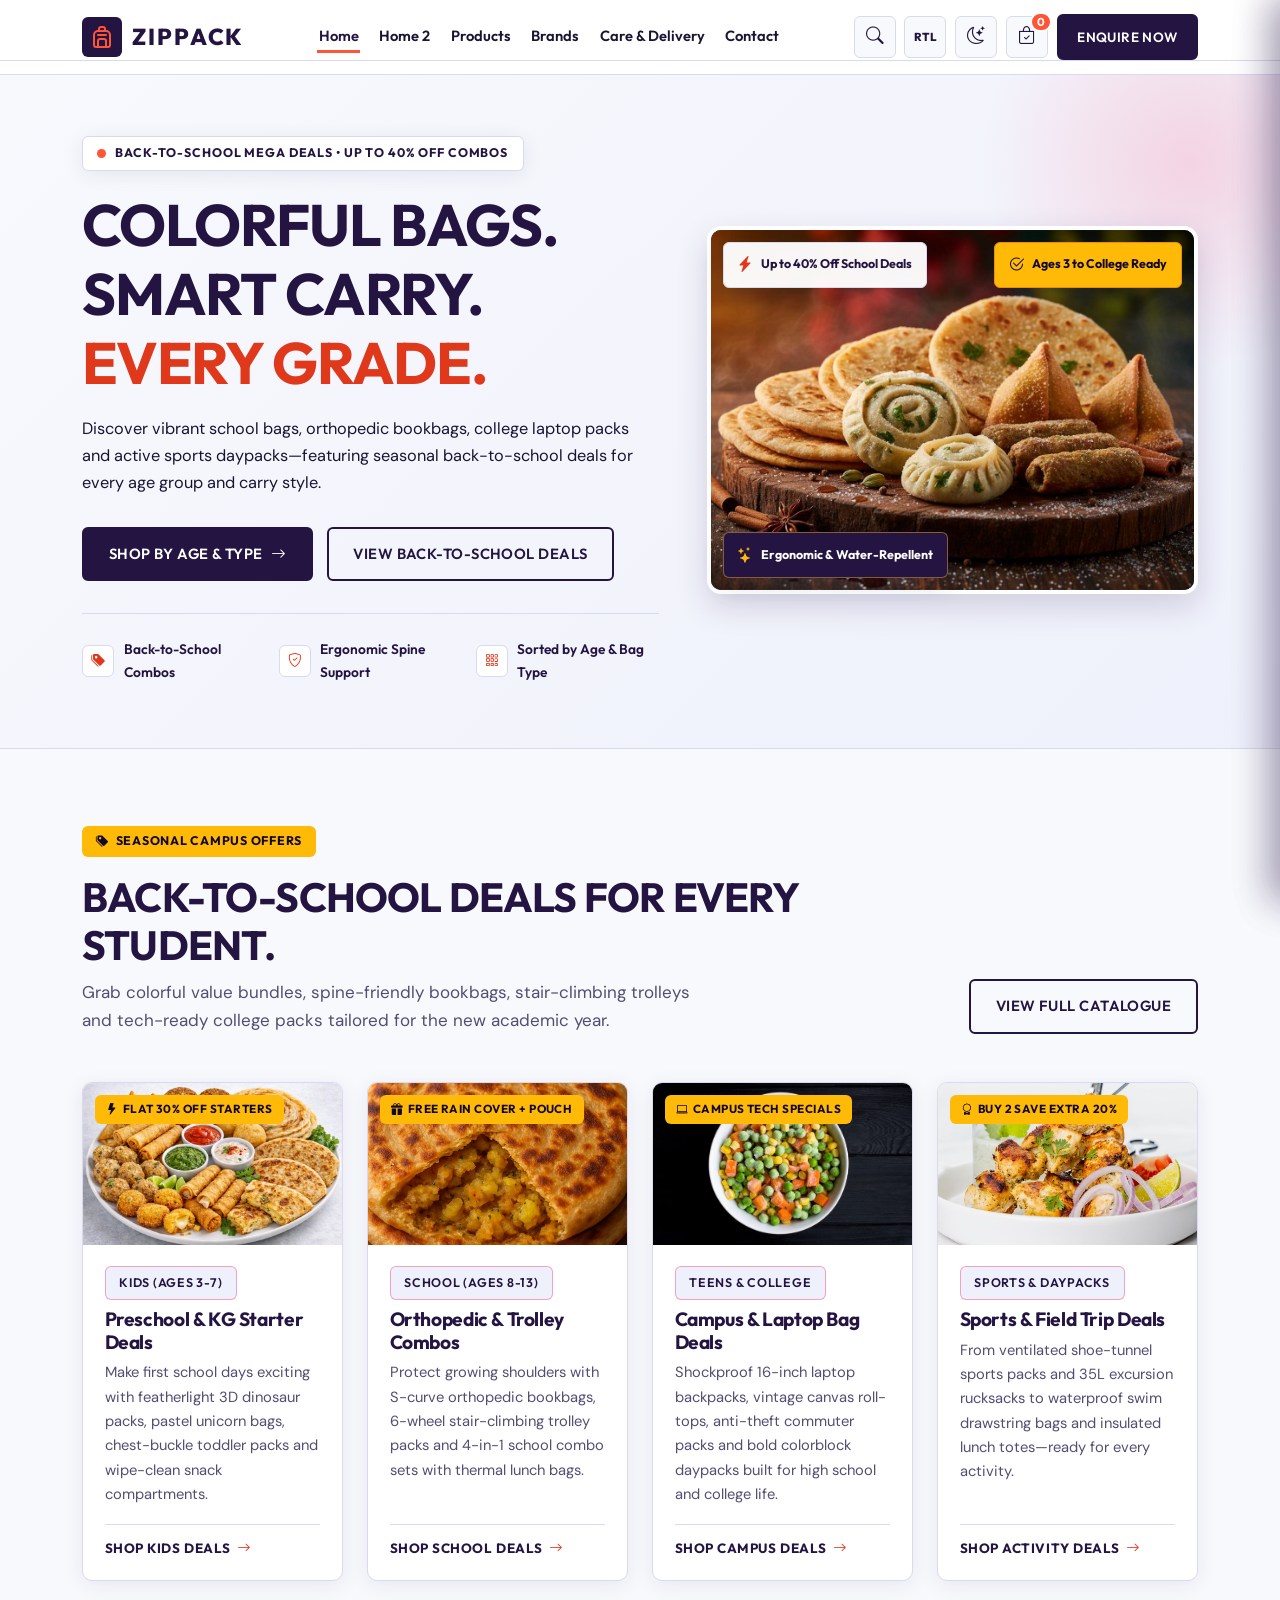
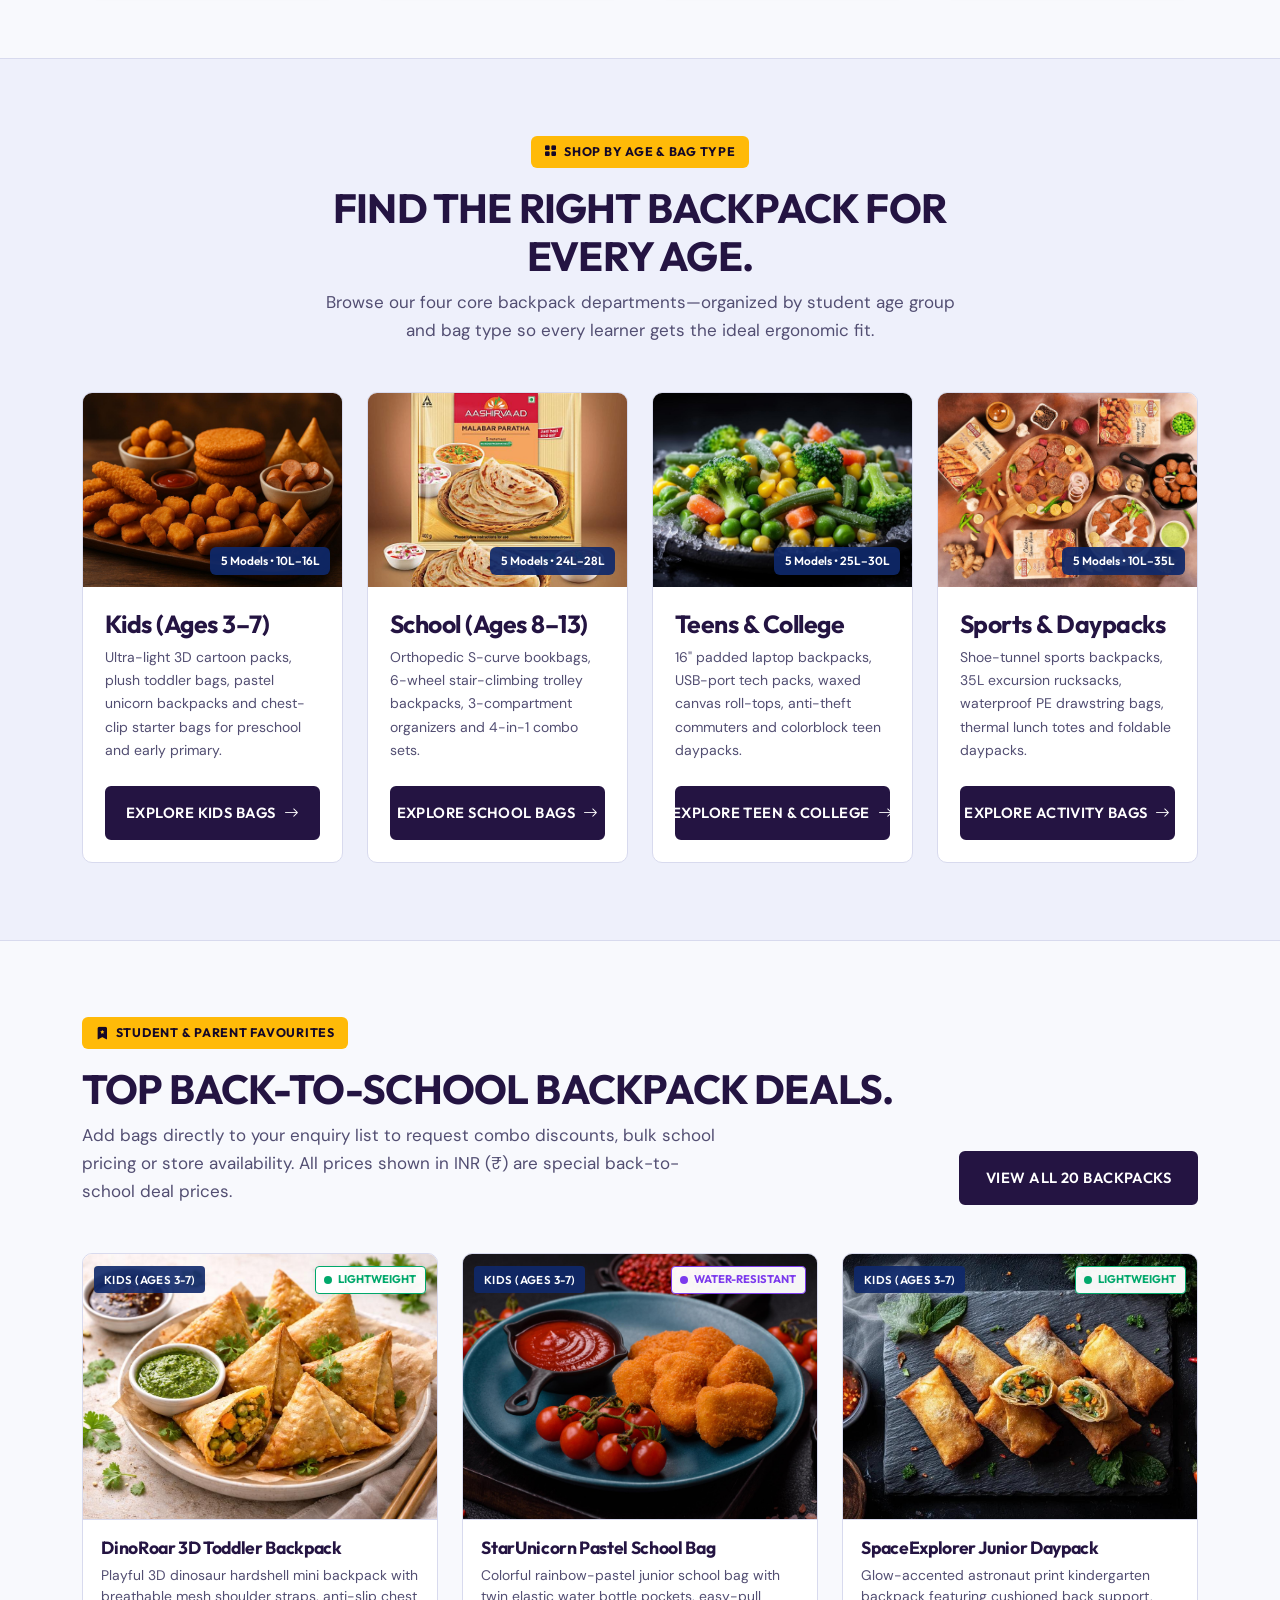
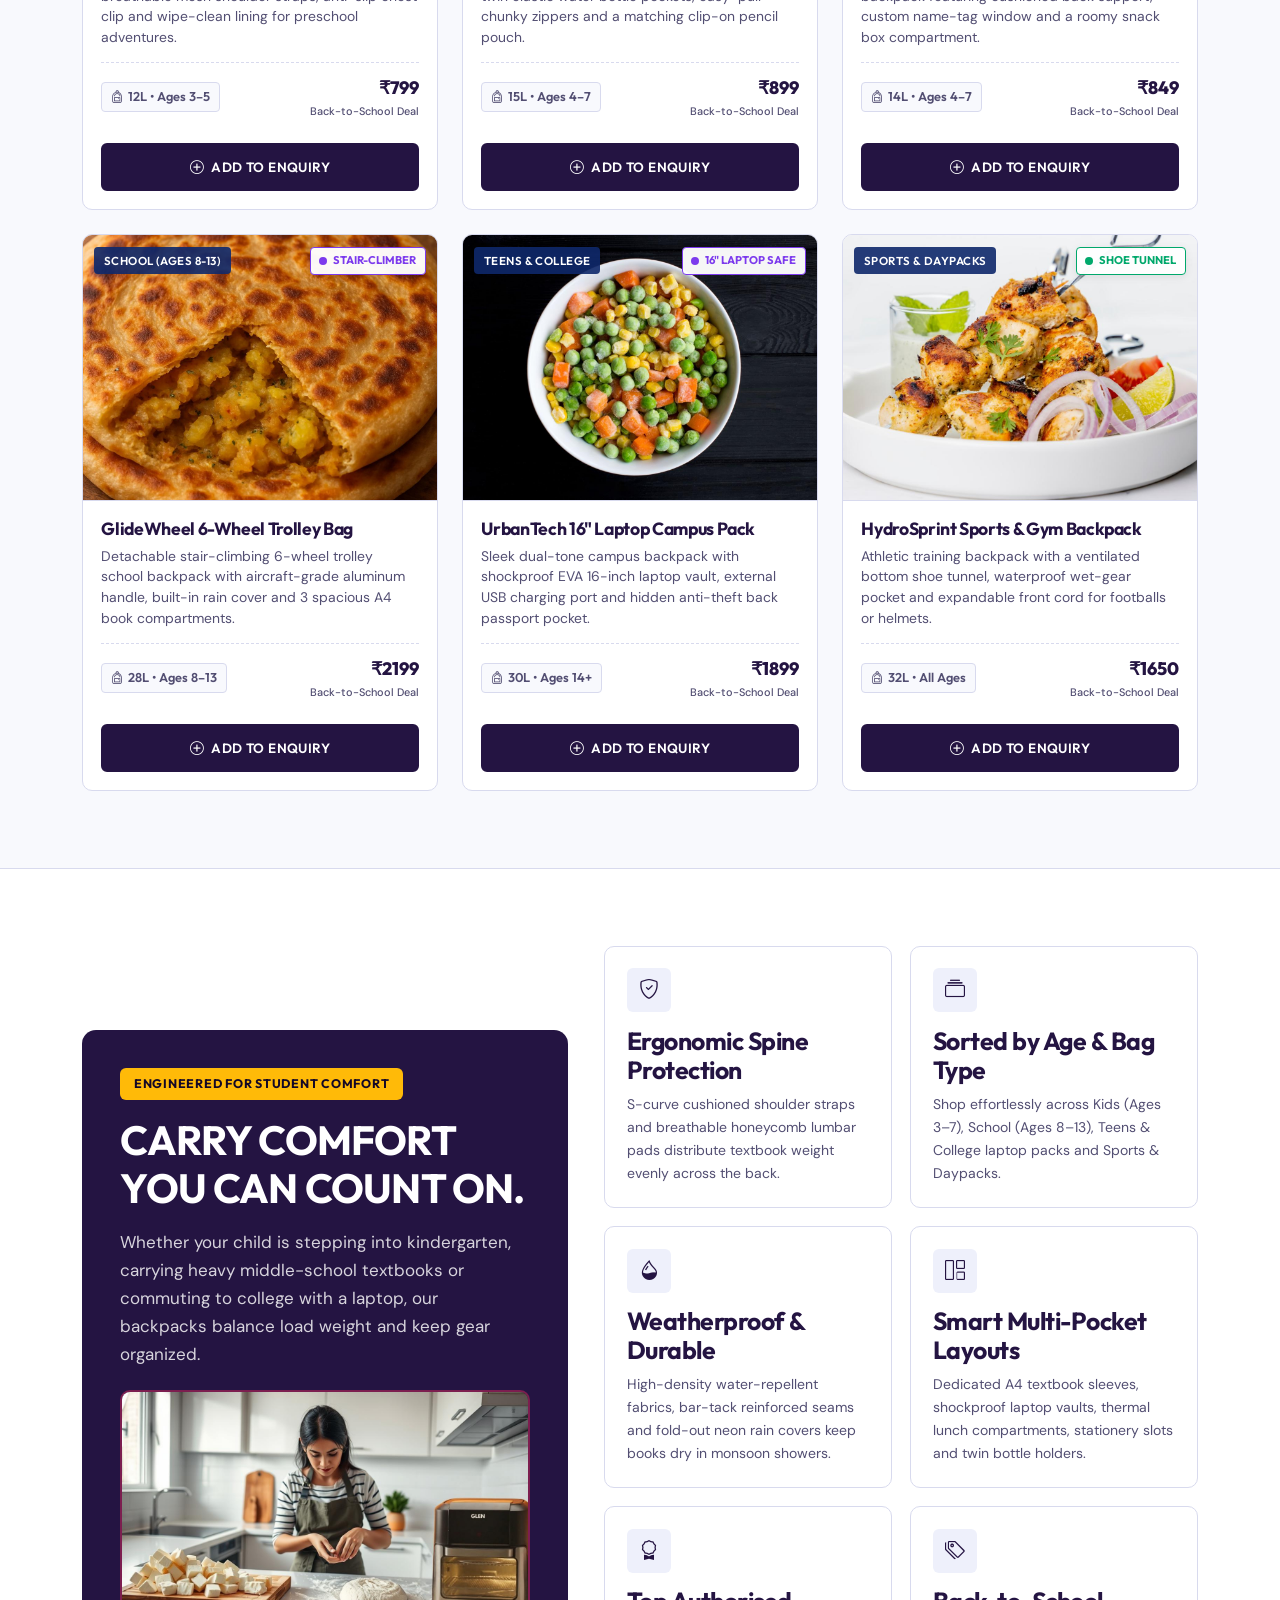
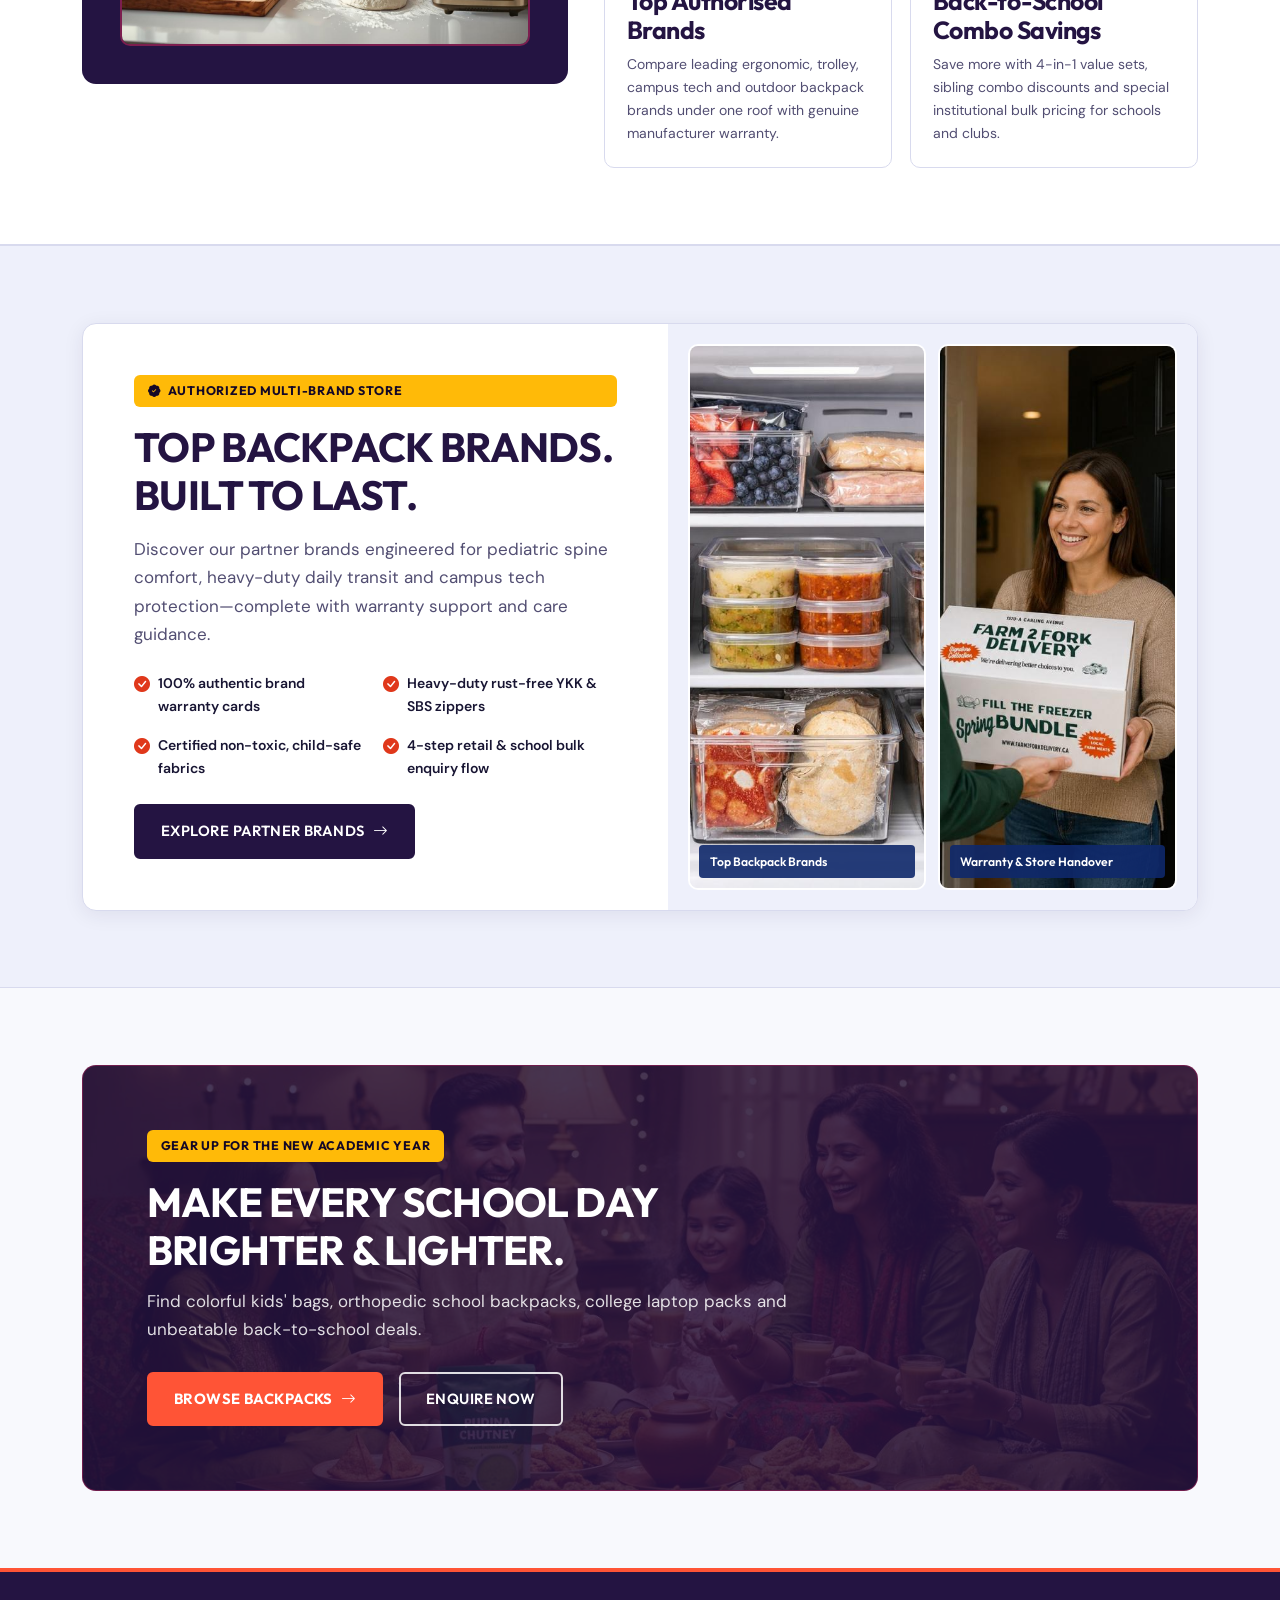
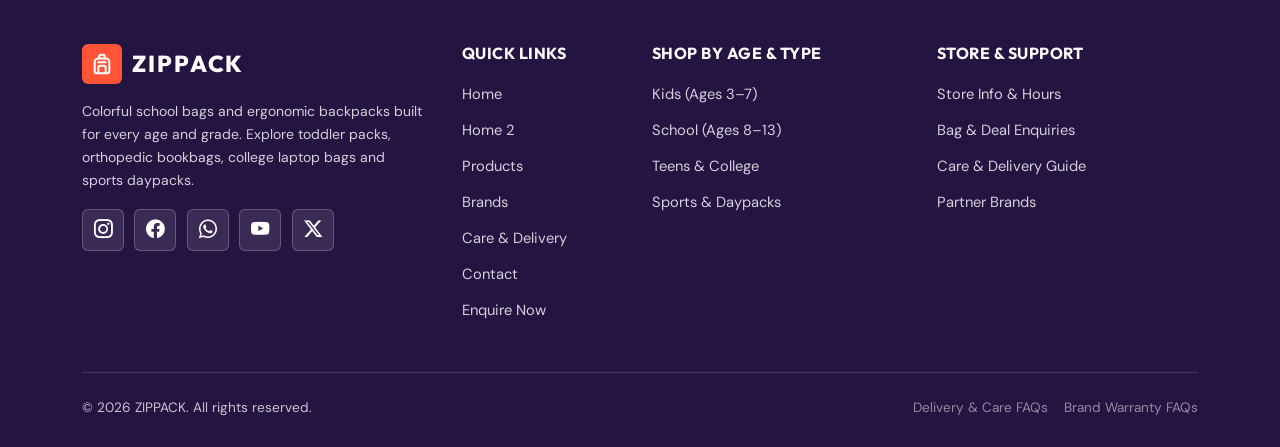
==== index.html @ 8224b231 "Initial commit: School Bag & Backpack Store (ZIPPACK)" ====
<!DOCTYPE html>
<html lang="en">
<head>
  <meta charset="UTF-8">
  <meta name="viewport" content="width=device-width, initial-scale=1.0">
  <title>Home | ZIPPACK — School Bag &amp; Backpack Store</title>
  <link rel="icon" type="image/svg+xml" href="assets/images/favicon.svg">
  <meta name="description" content="Colorful Carry. Back-to-School Ready. Explore back-to-school deals on kids' backpacks, orthopedic school bags, college laptop packs and sports daypacks.">
  <meta property="og:title" content="Home | ZIPPACK — School Bag &amp; Backpack Store">
  <meta property="og:description" content="Vibrant school bags and ergonomic backpacks for every age and grade. Shop back-to-school combo deals, top brands and student essentials.">
  <meta property="og:type" content="website">
  <meta property="og:image" content="assets/images/hero-frozen-food.webp">

  <!-- Google Fonts: Outfit (Headings) & DM Sans (Body) -->
  <link rel="preconnect" href="https://fonts.googleapis.com">
  <link rel="preconnect" href="https://fonts.gstatic.com" crossorigin>
  <link href="https://fonts.googleapis.com/css2?family=DM+Sans:ital,opsz,wght@0,9..40,400;0,9..40,500;0,9..40,600;0,9..40,700;1,9..40,400&family=Outfit:wght@600;700;800&display=swap" rel="stylesheet">

  <!-- Bootstrap 5 CSS & Bootstrap Icons CDN -->
  <link href="https://cdn.jsdelivr.net/npm/bootstrap@5.3.3/dist/css/bootstrap.min.css" rel="stylesheet">
  <link href="https://cdn.jsdelivr.net/npm/bootstrap-icons@1.11.3/font/bootstrap-icons.min.css" rel="stylesheet">

  <!-- Global Custom Stylesheet -->
  <link rel="stylesheet" href="assets/css/style.css">
</head>
<body>
  <a href="#main-content" class="skip-link">Skip to main content</a>

  <!-- ========================================================================
       GLOBAL STICKY HEADER
       ======================================================================== -->
  <header class="site-header" role="banner">
    <div class="container">
      <div class="header-inner">
        <!-- LEFT: Brand Logo & Wordmark -->
        <a href="index.html" class="brand-logo" aria-label="ZIPPACK Home">
          <span class="brand-logo-mark" aria-hidden="true">
            <svg width="24" height="24" viewBox="0 0 24 24" fill="none" stroke="currentColor" stroke-width="2" stroke-linecap="round" stroke-linejoin="round">
              <path d="M4 10a4 4 0 0 1 4-4h8a4 4 0 0 1 4 4v10a2 2 0 0 1-2 2H6a2 2 0 0 1-2-2Z"/>
              <path d="M9 6V4a2 2 0 0 1 2-2h2a2 2 0 0 1 2 2v2"/>
              <path d="M8 21v-5a2 2 0 0 1 2-2h4a2 2 0 0 1 2 2v5"/>
              <path d="M8 10h8"/>
            </svg>
          </span>
          <span class="brand-logo-text">
            <span class="brand-logo-title">ZIPPACK</span>
          </span>
        </a>

        <!-- CENTER: Primary Desktop Navigation -->
        <nav class="desktop-nav" aria-label="Primary Navigation">
          <ul class="nav-list">
            <li><a href="index.html" class="nav-link-item active" aria-current="page">Home</a></li>
            <li><a href="home-2.html" class="nav-link-item">Home 2</a></li>
            <li><a href="products.html" class="nav-link-item">Products</a></li>
            <li><a href="brands.html" class="nav-link-item">Brands</a></li>
            <li><a href="storage-delivery.html" class="nav-link-item">Care &amp; Delivery</a></li>
            <li><a href="contact.html" class="nav-link-item">Contact</a></li>
          </ul>
        </nav>

        <!-- RIGHT: Search, RTL Toggle, Theme Toggle, Enquiry Cart & Enquire CTA -->
        <div class="header-actions">
          <button type="button" class="icon-action-btn" id="headerSearchToggleBtn" aria-expanded="false" aria-controls="headerSearchBar" aria-label="Toggle product search" title="Search Backpacks">
            <i class="bi bi-search"></i>
          </button>

          <button type="button" class="icon-action-btn" id="rtlToggleBtn" data-toggle-rtl aria-pressed="false" aria-label="Toggle RTL or LTR layout direction" title="Toggle RTL / LTR">
            <span class="rtl-badge-text">RTL</span>
          </button>

          <button type="button" class="icon-action-btn" id="themeToggleBtn" data-toggle-theme aria-pressed="false" aria-label="Toggle dark or light theme" title="Toggle Dark / Light Mode">
            <i class="bi bi-moon-stars"></i>
          </button>

          <button type="button" class="icon-action-btn" data-open-cart aria-label="Open Bag Enquiry Cart" title="Bag Enquiry List">
            <i class="bi bi-bag-check"></i>
            <span class="cart-count-badge" id="cartCountBadge">0</span>
          </button>

          <a href="enquire.html" class="btn-brand-primary header-cta-desktop">Enquire Now</a>

          <button type="button" class="hamburger-btn" id="mobileMenuOpenBtn" aria-expanded="false" aria-controls="mobileNavDrawer" aria-label="Open navigation menu">
            <i class="bi bi-list"></i>
          </button>
        </div>
      </div>
    </div>

    <!-- Collapsible Quick Search Bar -->
    <div class="header-search-bar" id="headerSearchBar">
      <div class="container">
        <form class="header-search-form" id="headerSearchForm" role="search">
          <label for="headerSearchInput" class="visually-hidden">Search school bags and backpacks</label>
          <input type="search" id="headerSearchInput" class="header-search-input" placeholder="Search toddler bags, orthopedic school packs, laptop backpacks, trolley bags...">
          <button type="submit" class="btn-brand-primary py-2 px-3">Search</button>
        </form>
      </div>
    </div>
  </header>

  <!-- Shared Backdrop for Mobile Menu & Enquiry Cart Drawer -->
  <div class="mobile-nav-backdrop" id="sharedOverlayBackdrop"></div>

  <!-- Mobile Navigation Drawer -->
  <aside class="mobile-nav-drawer" id="mobileNavDrawer" aria-hidden="true" aria-label="Mobile Navigation">
    <div>
      <div class="mobile-drawer-header">
        <span class="fw-bold" style="font-family: var(--font-heading); color: var(--navy-primary);">STORE NAVIGATION</span>
        <button type="button" class="drawer-close-btn" id="mobileMenuCloseBtn" aria-label="Close navigation menu">
          <i class="bi bi-x-lg"></i>
        </button>
      </div>
      <div class="mobile-drawer-tools">
        <form class="mobile-drawer-search-form" data-drawer-search-form role="search">
          <input type="search" class="mobile-drawer-search-input" placeholder="Search school bags..." aria-label="Search school bags and backpacks">
          <button type="submit" class="btn-brand-primary py-2 px-3" aria-label="Submit search"><i class="bi bi-search"></i></button>
        </form>
        <div class="mobile-drawer-actions-grid">
          <button type="button" class="mobile-drawer-action-item" data-open-cart aria-label="Open Bag Enquiry Cart">
            <i class="bi bi-bag-check"></i>
            <span>Bag List</span>
            <span class="cart-count-badge">0</span>
          </button>
          <button type="button" class="mobile-drawer-action-item" data-toggle-theme aria-pressed="false" aria-label="Toggle dark or light theme">
            <i class="bi bi-moon-stars"></i>
            <span>Theme</span>
          </button>
          <button type="button" class="mobile-drawer-action-item" data-toggle-rtl aria-pressed="false" aria-label="Toggle RTL or LTR layout">
            <span class="rtl-badge-text">RTL</span>
          </button>
        </div>
      </div>
      <ul class="mobile-nav-links">
        <li><a href="index.html" class="active"><span>Home</span> <i class="bi bi-chevron-right"></i></a></li>
        <li><a href="home-2.html"><span>Home 2</span> <i class="bi bi-chevron-right"></i></a></li>
        <li><a href="products.html"><span>Products</span> <i class="bi bi-chevron-right"></i></a></li>
        <li><a href="brands.html"><span>Brands</span> <i class="bi bi-chevron-right"></i></a></li>
        <li><a href="storage-delivery.html"><span>Care &amp; Delivery</span> <i class="bi bi-chevron-right"></i></a></li>
        <li><a href="contact.html"><span>Contact</span> <i class="bi bi-chevron-right"></i></a></li>
        <li><a href="enquire.html"><span>Enquire Now</span> <i class="bi bi-arrow-up-right-circle"></i></a></li>
      </ul>
    </div>
    <div class="mobile-drawer-footer">
      <p class="small mb-2 fw-semibold" style="color: var(--navy-primary);">COLORFUL CARRY. BACK-TO-SCHOOL READY.</p>
      <a href="products.html" class="btn-brand-primary w-100">Explore Backpack Range</a>
    </div>
  </aside>

  <!-- Enquiry Cart Slide-Over Drawer -->
  <aside class="enquiry-cart-drawer" id="enquiryCartDrawer" aria-hidden="true" aria-label="Bag Enquiry List">
    <div class="cart-drawer-header">
      <div class="d-flex align-items-center gap-2">
        <i class="bi bi-bag-check-fill" style="color: var(--mint-secondary); font-size: 1.2rem;"></i>
        <h3>Bag Enquiry List</h3>
      </div>
      <button type="button" class="drawer-close-btn" id="enquiryCartCloseBtn" aria-label="Close enquiry cart">
        <i class="bi bi-x-lg"></i>
      </button>
    </div>
    <div class="cart-drawer-body" id="enquiryCartBody"></div>
    <div class="cart-drawer-footer">
      <div class="cart-summary-line">
        <span class="text-muted small">Selected Quantity:</span>
        <strong id="enquiryCartCount">0 Bags</strong>
      </div>
      <div class="cart-summary-line mb-2">
        <span class="text-muted small">Estimated Deal Total:</span>
        <strong id="enquiryCartTotal" style="font-size: 1.15rem; color: var(--navy-primary);">₹0</strong>
      </div>
      <p class="small text-muted mb-3" style="font-size: 0.75rem;">*Back-to-school deal prices are for demonstration only. Submit an enquiry to confirm current store stock and combo offers.</p>
      <div class="d-grid gap-2">
        <a href="enquire.html?prefill=cart" id="sendEnquiryCartBtn" class="btn-brand-primary">SEND BAG ENQUIRY</a>
        <button type="button" id="clearEnquiryCartBtn" class="btn-brand-secondary py-2" style="font-size: 0.8rem;">Clear Enquiry List</button>
      </div>
    </div>
  </aside>

  <main id="main-content">
    <!-- ======================================================================
         SECTION 1 – PREMIUM HERO (BACK-TO-SCHOOL DEALS)
         ====================================================================== -->
    <section class="hero-section" aria-labelledby="hero-heading">
      <div class="container">
        <div class="hero-grid">
          <div class="hero-content">
            <div class="hero-tagline-bar">
              <span class="hero-tagline-dot" aria-hidden="true"></span>
              <span class="hero-tagline-text">BACK-TO-SCHOOL MEGA DEALS &bull; UP TO 40% OFF COMBOS</span>
            </div>

            <h1 id="hero-heading" class="hero-title">
              COLORFUL BAGS. SMART CARRY. <span>EVERY GRADE.</span>
            </h1>

            <p class="hero-lead">
              Discover vibrant school bags, orthopedic bookbags, college laptop packs and active sports daypacks—featuring seasonal back-to-school deals for every age group and carry style.
            </p>

            <div class="hero-cta-group">
              <a href="products.html" class="btn-brand-primary">
                SHOP BY AGE &amp; TYPE <i class="bi bi-arrow-right"></i>
              </a>
              <a href="#quick-meal-picks" class="btn-brand-secondary">
                VIEW BACK-TO-SCHOOL DEALS
              </a>
            </div>

            <div class="hero-trust-strip" role="list" aria-label="Brand Highlights">
              <div class="hero-trust-item" role="listitem">
                <span class="hero-trust-icon" aria-hidden="true"><i class="bi bi-tags-fill"></i></span>
                <span>Back-to-School Combos</span>
              </div>
              <div class="hero-trust-item" role="listitem">
                <span class="hero-trust-icon" aria-hidden="true"><i class="bi bi-shield-check"></i></span>
                <span>Ergonomic Spine Support</span>
              </div>
              <div class="hero-trust-item" role="listitem">
                <span class="hero-trust-icon" aria-hidden="true"><i class="bi bi-grid-3x3-gap"></i></span>
                <span>Sorted by Age &amp; Bag Type</span>
              </div>
            </div>
          </div>

          <!-- Hero Visual Composition + 3 HTML Overlay Highlights -->
          <div class="hero-visual-wrapper">
            <div class="hero-image-frame">
              <img src="assets/images/hero-frozen-food.webp" alt="Colorful assortment of back-to-school backpacks, toddler bags, ergonomic school bookbags and laptop packs" width="900" height="675">
            </div>

            <!-- HTML Overlay Highlight 1 -->
            <div class="hero-overlay-pill hero-pill-1">
              <i class="bi bi-lightning-charge-fill" aria-hidden="true"></i>
              <span>Up to 40% Off School Deals</span>
            </div>

            <!-- HTML Overlay Highlight 2 -->
            <div class="hero-overlay-pill hero-pill-2">
              <i class="bi bi-stars" aria-hidden="true"></i>
              <span>Ergonomic &amp; Water-Repellent</span>
            </div>

            <!-- HTML Overlay Highlight 3 -->
            <div class="hero-overlay-pill hero-pill-3">
              <i class="bi bi-check2-circle" aria-hidden="true"></i>
              <span>Ages 3 to College Ready</span>
            </div>
          </div>
        </div>
      </div>
    </section>

    <!-- ======================================================================
         SECTION 2 – BACK-TO-SCHOOL DEAL PICKS (EDITORIAL LAYOUT)
         ====================================================================== -->
    <section id="quick-meal-picks" class="section-block section-bg-ice reveal-on-scroll" aria-labelledby="quick-meals-heading">
      <div class="container">
        <div class="section-header-split">
          <div>
            <span class="eyebrow-badge"><i class="bi bi-tags-fill"></i> Seasonal Campus Offers</span>
            <h2 id="quick-meals-heading" class="mb-2">BACK-TO-SCHOOL DEALS FOR EVERY STUDENT.</h2>
            <p class="mb-0" style="max-width: 620px;">
              Grab colorful value bundles, spine-friendly bookbags, stair-climbing trolleys and tech-ready college packs tailored for the new academic year.
            </p>
          </div>
          <a href="products.html" class="btn-brand-secondary">View Full Catalogue</a>
        </div>

        <div class="quick-meals-editorial-grid">
          <!-- Selection 1: Preschool & Toddler Deals -->
          <article class="quick-pick-card">
            <div class="quick-pick-media">
              <img src="assets/images/quick-meals.webp" alt="Preschool & Toddler Deals with 3D cartoon mini backpacks and lunch pouches" loading="lazy" width="600" height="375">
              <span class="prep-convenience-label"><i class="bi bi-lightning-fill me-1"></i>Flat 30% Off Starters</span>
            </div>
            <div class="quick-pick-body">
              <div>
                <span class="eyebrow-badge-mint mb-2">Kids (Ages 3-7)</span>
                <h3 class="quick-pick-title">Preschool &amp; KG Starter Deals</h3>
                <p class="quick-pick-desc">
                  Make first school days exciting with featherlight 3D dinosaur packs, pastel unicorn bags, chest-buckle toddler packs and wipe-clean snack compartments.
                </p>
              </div>
              <a href="products.html?category=Kids%20(Ages%203-7)" class="quick-pick-link">
                Shop Kids Deals <i class="bi bi-arrow-right"></i>
              </a>
            </div>
          </article>

          <!-- Selection 2: Primary & Middle School Combos -->
          <article class="quick-pick-card">
            <div class="quick-pick-media">
              <img src="assets/images/aloo-paratha.webp" alt="Primary & Middle School Combos featuring orthopedic bookbags and 6-wheel trolleys" loading="lazy" width="600" height="375">
              <span class="prep-convenience-label"><i class="bi bi-gift-fill me-1"></i>Free Rain Cover + Pouch</span>
            </div>
            <div class="quick-pick-body">
              <div>
                <span class="eyebrow-badge-mint mb-2">School (Ages 8-13)</span>
                <h3 class="quick-pick-title">Orthopedic &amp; Trolley Combos</h3>
                <p class="quick-pick-desc">
                  Protect growing shoulders with S-curve orthopedic bookbags, 6-wheel stair-climbing trolley packs and 4-in-1 school combo sets with thermal lunch bags.
                </p>
              </div>
              <a href="products.html?category=School%20(Ages%208-13)" class="quick-pick-link">
                Shop School Deals <i class="bi bi-arrow-right"></i>
              </a>
            </div>
          </article>

          <!-- Selection 3: Teens & College Tech Packs -->
          <article class="quick-pick-card">
            <div class="quick-pick-media">
              <img src="assets/images/green-peas.webp" alt="Teens & College Tech Packs with 16-inch laptop vaults and USB ports" loading="lazy" width="600" height="375">
              <span class="prep-convenience-label"><i class="bi bi-laptop me-1"></i>Campus Tech Specials</span>
            </div>
            <div class="quick-pick-body">
              <div>
                <span class="eyebrow-badge-mint mb-2">Teens &amp; College</span>
                <h3 class="quick-pick-title">Campus &amp; Laptop Bag Deals</h3>
                <p class="quick-pick-desc">
                  Shockproof 16-inch laptop backpacks, vintage canvas roll-tops, anti-theft commuter packs and bold colorblock daypacks built for high school and college life.
                </p>
              </div>
              <a href="products.html?category=Teens%20%26%20College" class="quick-pick-link">
                Shop Campus Deals <i class="bi bi-arrow-right"></i>
              </a>
            </div>
          </article>

          <!-- Selection 4: Sports, PE & Excursion Packs -->
          <article class="quick-pick-card">
            <div class="quick-pick-media">
              <img src="assets/images/chicken-kebab.webp" alt="Sports, PE & Excursion Packs featuring gym backpacks with shoe tunnels and field trip rucksacks" loading="lazy" width="600" height="375">
              <span class="prep-convenience-label"><i class="bi bi-award me-1"></i>Buy 2 Save Extra 20%</span>
            </div>
            <div class="quick-pick-body">
              <div>
                <span class="eyebrow-badge-mint mb-2">Sports &amp; Daypacks</span>
                <h3 class="quick-pick-title">Sports &amp; Field Trip Deals</h3>
                <p class="quick-pick-desc">
                  From ventilated shoe-tunnel sports packs and 35L excursion rucksacks to waterproof swim drawstring bags and insulated lunch totes—ready for every activity.
                </p>
              </div>
              <a href="products.html?category=Sports%20%26%20Daypacks" class="quick-pick-link">
                Shop Activity Deals <i class="bi bi-arrow-right"></i>
              </a>
            </div>
          </article>
        </div>
      </div>
    </section>

    <!-- ======================================================================
         SECTION 3 – SHOP BY AGE & TYPE
         ====================================================================== -->
    <section class="section-block section-bg-mint reveal-on-scroll" aria-labelledby="shop-category-heading">
      <div class="container">
        <div class="section-header text-center mx-auto" style="max-width: 660px;">
          <span class="eyebrow-badge"><i class="bi bi-grid-fill"></i> Shop By Age &amp; Bag Type</span>
          <h2 id="shop-category-heading">FIND THE RIGHT BACKPACK FOR EVERY AGE.</h2>
          <p class="mb-0">
            Browse our four core backpack departments—organized by student age group and bag type so every learner gets the ideal ergonomic fit.
          </p>
        </div>

        <div class="category-showcase-grid">
          <!-- Category 1: Kids (Ages 3-7) -->
          <article class="category-showcase-card">
            <div class="category-showcase-img">
              <img src="assets/images/frozen-snacks.webp" alt="Kids (Ages 3-7) category featuring colorful 3D toddler and kindergarten school bags" loading="lazy" width="600" height="450">
              <span class="category-count-pill">5 Models &bull; 10L–16L</span>
            </div>
            <div class="category-showcase-body">
              <div>
                <h3>Kids (Ages 3–7)</h3>
                <p class="small">Ultra-light 3D cartoon packs, plush toddler bags, pastel unicorn backpacks and chest-clip starter bags for preschool and early primary.</p>
              </div>
              <a href="products.html?category=Kids%20(Ages%203-7)" class="btn-brand-primary w-100 mt-2">
                Explore Kids Bags <i class="bi bi-arrow-right"></i>
              </a>
            </div>
          </article>

          <!-- Category 2: School (Ages 8-13) -->
          <article class="category-showcase-card">
            <div class="category-showcase-img">
              <img src="assets/images/frozen-parathas.webp" alt="School (Ages 8-13) category featuring orthopedic bookbags and trolley backpacks" loading="lazy" width="600" height="450">
              <span class="category-count-pill">5 Models &bull; 24L–28L</span>
            </div>
            <div class="category-showcase-body">
              <div>
                <h3>School (Ages 8–13)</h3>
                <p class="small">Orthopedic S-curve bookbags, 6-wheel stair-climbing trolley backpacks, 3-compartment organizers and 4-in-1 combo sets.</p>
              </div>
              <a href="products.html?category=School%20(Ages%208-13)" class="btn-brand-primary w-100 mt-2">
                Explore School Bags <i class="bi bi-arrow-right"></i>
              </a>
            </div>
          </article>

          <!-- Category 3: Teens & College -->
          <article class="category-showcase-card">
            <div class="category-showcase-img">
              <img src="assets/images/frozen-vegetables.webp" alt="Teens & College category featuring 16-inch laptop backpacks and anti-theft campus packs" loading="lazy" width="600" height="450">
              <span class="category-count-pill">5 Models &bull; 25L–30L</span>
            </div>
            <div class="category-showcase-body">
              <div>
                <h3>Teens &amp; College</h3>
                <p class="small">16" padded laptop backpacks, USB-port tech packs, waxed canvas roll-tops, anti-theft commuters and colorblock teen daypacks.</p>
              </div>
              <a href="products.html?category=Teens%20%26%20College" class="btn-brand-primary w-100 mt-2">
                Explore Teen &amp; College <i class="bi bi-arrow-right"></i>
              </a>
            </div>
          </article>

          <!-- Category 4: Sports & Daypacks -->
          <article class="category-showcase-card">
            <div class="category-showcase-img">
              <img src="assets/images/frozen-nonveg.webp" alt="Sports & Daypacks category featuring athletic gym bags, field trip rucksacks and lunch packs" loading="lazy" width="600" height="450">
              <span class="category-count-pill">5 Models &bull; 10L–35L</span>
            </div>
            <div class="category-showcase-body">
              <div>
                <h3>Sports &amp; Daypacks</h3>
                <p class="small">Shoe-tunnel sports backpacks, 35L excursion rucksacks, waterproof PE drawstring bags, thermal lunch totes and foldable daypacks.</p>
              </div>
              <a href="products.html?category=Sports%20%26%20Daypacks" class="btn-brand-primary w-100 mt-2">
                Explore Activity Bags <i class="bi bi-arrow-right"></i>
              </a>
            </div>
          </article>
        </div>
      </div>
    </section>

    <!-- ======================================================================
         SECTION 4 – FEATURED BACK-TO-SCHOOL PRODUCTS
         ====================================================================== -->
    <section class="section-block section-bg-ice reveal-on-scroll" aria-labelledby="featured-products-heading">
      <div class="container">
        <div class="section-header-split">
          <div>
            <span class="eyebrow-badge"><i class="bi bi-bookmark-star-fill"></i> Student &amp; Parent Favourites</span>
            <h2 id="featured-products-heading" class="mb-2">TOP BACK-TO-SCHOOL BACKPACK DEALS.</h2>
            <p class="mb-0" style="max-width: 640px;">
              Add bags directly to your enquiry list to request combo discounts, bulk school pricing or store availability. All prices shown in INR (₹) are special back-to-school deal prices.
            </p>
          </div>
          <a href="products.html" class="btn-brand-primary">View All 20 Backpacks</a>
        </div>

        <!-- Populated by main.js and pre-rendered for instant SEO/accessibility -->
        <div class="product-grid product-grid-3" id="homeFeaturedProductsGrid">
          <!-- 1. DinoRoar 3D Toddler Backpack -->
          <article class="product-card" data-product-id="kid-01" data-category="Kids (Ages 3-7)">
            <div class="product-card-media">
              <img src="assets/images/frozen-samosa.webp" alt="DinoRoar 3D Toddler Backpack - Kids (Ages 3-7) (12L • Ages 3–5)" loading="lazy" width="600" height="450">
              <span class="product-category-tag">Kids (Ages 3-7)</span>
              <span class="diet-indicator is-veg"><span class="diet-dot"></span>Lightweight</span>
            </div>
            <div class="product-card-body">
              <div>
                <h3 class="product-card-title">DinoRoar 3D Toddler Backpack</h3>
                <p class="product-card-desc">Playful 3D dinosaur hardshell mini backpack with breathable mesh shoulder straps, anti-slip chest clip and wipe-clean lining for preschool adventures.</p>
              </div>
              <div>
                <div class="product-meta-row">
                  <span class="product-pack-size"><i class="bi bi-backpack me-1"></i>12L &bull; Ages 3–5</span>
                  <div class="product-price-wrap">
                    <span class="product-price">₹799</span>
                    <span class="demo-price-tag">Back-to-School Deal</span>
                  </div>
                </div>
                <button type="button" class="btn-brand-primary btn-add-enquiry" data-add-enquiry="kid-01">
                  <i class="bi bi-plus-circle"></i> Add to Enquiry
                </button>
              </div>
            </div>
          </article>

          <!-- 2. StarUnicorn Pastel School Bag -->
          <article class="product-card" data-product-id="kid-02" data-category="Kids (Ages 3-7)">
            <div class="product-card-media">
              <img src="assets/images/chicken-nuggets.webp" alt="StarUnicorn Pastel School Bag - Kids (Ages 3-7) (15L • Ages 4–7)" loading="lazy" width="600" height="450">
              <span class="product-category-tag">Kids (Ages 3-7)</span>
              <span class="diet-indicator is-nonveg"><span class="diet-dot"></span>Water-Resistant</span>
            </div>
            <div class="product-card-body">
              <div>
                <h3 class="product-card-title">StarUnicorn Pastel School Bag</h3>
                <p class="product-card-desc">Colorful rainbow-pastel junior school bag with twin elastic water bottle pockets, easy-pull chunky zippers and a matching clip-on pencil pouch.</p>
              </div>
              <div>
                <div class="product-meta-row">
                  <span class="product-pack-size"><i class="bi bi-backpack me-1"></i>15L &bull; Ages 4–7</span>
                  <div class="product-price-wrap">
                    <span class="product-price">₹899</span>
                    <span class="demo-price-tag">Back-to-School Deal</span>
                  </div>
                </div>
                <button type="button" class="btn-brand-primary btn-add-enquiry" data-add-enquiry="kid-02">
                  <i class="bi bi-plus-circle"></i> Add to Enquiry
                </button>
              </div>
            </div>
          </article>

          <!-- 3. SpaceExplorer Junior Daypack -->
          <article class="product-card" data-product-id="kid-03" data-category="Kids (Ages 3-7)">
            <div class="product-card-media">
              <img src="assets/images/spring-rolls.webp" alt="SpaceExplorer Junior Daypack - Kids (Ages 3-7) (14L • Ages 4–7)" loading="lazy" width="600" height="450">
              <span class="product-category-tag">Kids (Ages 3-7)</span>
              <span class="diet-indicator is-veg"><span class="diet-dot"></span>Lightweight</span>
            </div>
            <div class="product-card-body">
              <div>
                <h3 class="product-card-title">SpaceExplorer Junior Daypack</h3>
                <p class="product-card-desc">Glow-accented astronaut print kindergarten backpack featuring cushioned back support, custom name-tag window and a roomy snack box compartment.</p>
              </div>
              <div>
                <div class="product-meta-row">
                  <span class="product-pack-size"><i class="bi bi-backpack me-1"></i>14L &bull; Ages 4–7</span>
                  <div class="product-price-wrap">
                    <span class="product-price">₹849</span>
                    <span class="demo-price-tag">Back-to-School Deal</span>
                  </div>
                </div>
                <button type="button" class="btn-brand-primary btn-add-enquiry" data-add-enquiry="kid-03">
                  <i class="bi bi-plus-circle"></i> Add to Enquiry
                </button>
              </div>
            </div>
          </article>

          <!-- 4. GlideWheel 6-Wheel Trolley Bag -->
          <article class="product-card" data-product-id="sch-02" data-category="School (Ages 8-13)">
            <div class="product-card-media">
              <img src="assets/images/aloo-paratha.webp" alt="GlideWheel 6-Wheel Trolley Bag - School (Ages 8-13) (28L • Ages 8–13)" loading="lazy" width="600" height="450">
              <span class="product-category-tag">School (Ages 8-13)</span>
              <span class="diet-indicator is-nonveg"><span class="diet-dot"></span>Stair-Climber</span>
            </div>
            <div class="product-card-body">
              <div>
                <h3 class="product-card-title">GlideWheel 6-Wheel Trolley Bag</h3>
                <p class="product-card-desc">Detachable stair-climbing 6-wheel trolley school backpack with aircraft-grade aluminum handle, built-in rain cover and 3 spacious A4 book compartments.</p>
              </div>
              <div>
                <div class="product-meta-row">
                  <span class="product-pack-size"><i class="bi bi-backpack me-1"></i>28L &bull; Ages 8–13</span>
                  <div class="product-price-wrap">
                    <span class="product-price">₹2199</span>
                    <span class="demo-price-tag">Back-to-School Deal</span>
                  </div>
                </div>
                <button type="button" class="btn-brand-primary btn-add-enquiry" data-add-enquiry="sch-02">
                  <i class="bi bi-plus-circle"></i> Add to Enquiry
                </button>
              </div>
            </div>
          </article>

          <!-- 5. UrbanTech 16" Laptop Campus Pack -->
          <article class="product-card" data-product-id="col-01" data-category="Teens & College">
            <div class="product-card-media">
              <img src="assets/images/green-peas.webp" alt="UrbanTech 16&quot; Laptop Campus Pack - Teens &amp; College (30L • Ages 14+)" loading="lazy" width="600" height="450">
              <span class="product-category-tag">Teens &amp; College</span>
              <span class="diet-indicator is-nonveg"><span class="diet-dot"></span>16" Laptop Safe</span>
            </div>
            <div class="product-card-body">
              <div>
                <h3 class="product-card-title">UrbanTech 16" Laptop Campus Pack</h3>
                <p class="product-card-desc">Sleek dual-tone campus backpack with shockproof EVA 16-inch laptop vault, external USB charging port and hidden anti-theft back passport pocket.</p>
              </div>
              <div>
                <div class="product-meta-row">
                  <span class="product-pack-size"><i class="bi bi-backpack me-1"></i>30L &bull; Ages 14+</span>
                  <div class="product-price-wrap">
                    <span class="product-price">₹1899</span>
                    <span class="demo-price-tag">Back-to-School Deal</span>
                  </div>
                </div>
                <button type="button" class="btn-brand-primary btn-add-enquiry" data-add-enquiry="col-01">
                  <i class="bi bi-plus-circle"></i> Add to Enquiry
                </button>
              </div>
            </div>
          </article>

          <!-- 6. HydroSprint Sports & Gym Backpack -->
          <article class="product-card" data-product-id="spt-01" data-category="Sports & Daypacks">
            <div class="product-card-media">
              <img src="assets/images/chicken-kebab.webp" alt="HydroSprint Sports &amp; Gym Backpack - Sports &amp; Daypacks (32L • All Ages)" loading="lazy" width="600" height="450">
              <span class="product-category-tag">Sports &amp; Daypacks</span>
              <span class="diet-indicator is-veg"><span class="diet-dot"></span>Shoe Tunnel</span>
            </div>
            <div class="product-card-body">
              <div>
                <h3 class="product-card-title">HydroSprint Sports &amp; Gym Backpack</h3>
                <p class="product-card-desc">Athletic training backpack with a ventilated bottom shoe tunnel, waterproof wet-gear pocket and expandable front cord for footballs or helmets.</p>
              </div>
              <div>
                <div class="product-meta-row">
                  <span class="product-pack-size"><i class="bi bi-backpack me-1"></i>32L &bull; All Ages</span>
                  <div class="product-price-wrap">
                    <span class="product-price">₹1650</span>
                    <span class="demo-price-tag">Back-to-School Deal</span>
                  </div>
                </div>
                <button type="button" class="btn-brand-primary btn-add-enquiry" data-add-enquiry="spt-01">
                  <i class="bi bi-plus-circle"></i> Add to Enquiry
                </button>
              </div>
            </div>
          </article>
        </div>
      </div>
    </section>

    <!-- ======================================================================
         SECTION 5 – WHY CHOOSE OUR SCHOOL BAG & BACKPACK RANGE
         ====================================================================== -->
    <section class="section-block section-bg-white reveal-on-scroll" aria-labelledby="why-choose-heading">
      <div class="container">
        <div class="why-choose-layout">
          <!-- Left Asymmetrical Editorial Panel -->
          <div class="why-visual-panel">
            <span class="eyebrow-badge">Engineered for Student Comfort</span>
            <h2 id="why-choose-heading" class="text-white mb-3">CARRY COMFORT YOU CAN COUNT ON.</h2>
            <p class="mb-3">
              Whether your child is stepping into kindergarten, carrying heavy middle-school textbooks or commuting to college with a laptop, our backpacks balance load weight and keep gear organized.
            </p>
            <div class="why-visual-img">
              <img src="assets/images/meal-preparation.webp" alt="Ergonomic school bags and organized backpack compartments ready for the school day" loading="lazy" width="700" height="440">
            </div>
          </div>

          <!-- Right 6 Feature Cards -->
          <div class="why-features-grid">
            <div class="why-feature-box">
              <div class="why-feature-icon" aria-hidden="true"><i class="bi bi-shield-check"></i></div>
              <h3>Ergonomic Spine Protection</h3>
              <p class="small mb-0">S-curve cushioned shoulder straps and breathable honeycomb lumbar pads distribute textbook weight evenly across the back.</p>
            </div>

            <div class="why-feature-box">
              <div class="why-feature-icon" aria-hidden="true"><i class="bi bi-collection"></i></div>
              <h3>Sorted by Age &amp; Bag Type</h3>
              <p class="small mb-0">Shop effortlessly across Kids (Ages 3–7), School (Ages 8–13), Teens &amp; College laptop packs and Sports &amp; Daypacks.</p>
            </div>

            <div class="why-feature-box">
              <div class="why-feature-icon" aria-hidden="true"><i class="bi bi-droplet-half"></i></div>
              <h3>Weatherproof &amp; Durable</h3>
              <p class="small mb-0">High-density water-repellent fabrics, bar-tack reinforced seams and fold-out neon rain covers keep books dry in monsoon showers.</p>
            </div>

            <div class="why-feature-box">
              <div class="why-feature-icon" aria-hidden="true"><i class="bi bi-grid-1x2"></i></div>
              <h3>Smart Multi-Pocket Layouts</h3>
              <p class="small mb-0">Dedicated A4 textbook sleeves, shockproof laptop vaults, thermal lunch compartments, stationery slots and twin bottle holders.</p>
            </div>

            <div class="why-feature-box">
              <div class="why-feature-icon" aria-hidden="true"><i class="bi bi-award"></i></div>
              <h3>Top Authorised Brands</h3>
              <p class="small mb-0">Compare leading ergonomic, trolley, campus tech and outdoor backpack brands under one roof with genuine manufacturer warranty.</p>
            </div>

            <div class="why-feature-box">
              <div class="why-feature-icon" aria-hidden="true"><i class="bi bi-tags"></i></div>
              <h3>Back-to-School Combo Savings</h3>
              <p class="small mb-0">Save more with 4-in-1 value sets, sibling combo discounts and special institutional bulk pricing for schools and clubs.</p>
            </div>
          </div>
        </div>
      </div>
    </section>

    <!-- ======================================================================
         SECTION 6 – PARTNER BRANDS & WARRANTY HIGHLIGHT
         ====================================================================== -->
    <section class="section-block section-bg-mint reveal-on-scroll" aria-labelledby="storage-highlight-heading">
      <div class="container">
        <div class="storage-highlight-panel">
          <div class="storage-highlight-grid">
            <div class="storage-highlight-content">
              <span class="eyebrow-badge"><i class="bi bi-patch-check-fill"></i> Authorized Multi-Brand Store</span>
              <h2 id="storage-highlight-heading" class="mb-3">TOP BACKPACK BRANDS. BUILT TO LAST.</h2>
              <p class="mb-4">
                Discover our partner brands engineered for pediatric spine comfort, heavy-duty daily transit and campus tech protection—complete with warranty support and care guidance.
              </p>
              <div class="row g-3 mb-4">
                <div class="col-sm-6">
                  <div class="d-flex align-items-start gap-2">
                    <i class="bi bi-check-circle-fill" style="color: var(--mint-hover);"></i>
                    <span class="small fw-semibold">100% authentic brand warranty cards</span>
                  </div>
                </div>
                <div class="col-sm-6">
                  <div class="d-flex align-items-start gap-2">
                    <i class="bi bi-check-circle-fill" style="color: var(--mint-hover);"></i>
                    <span class="small fw-semibold">Heavy-duty rust-free YKK &amp; SBS zippers</span>
                  </div>
                </div>
                <div class="col-sm-6">
                  <div class="d-flex align-items-start gap-2">
                    <i class="bi bi-check-circle-fill" style="color: var(--mint-hover);"></i>
                    <span class="small fw-semibold">Certified non-toxic, child-safe fabrics</span>
                  </div>
                </div>
                <div class="col-sm-6">
                  <div class="d-flex align-items-start gap-2">
                    <i class="bi bi-check-circle-fill" style="color: var(--mint-hover);"></i>
                    <span class="small fw-semibold">4-step retail &amp; school bulk enquiry flow</span>
                  </div>
                </div>
              </div>
              <div>
                <a href="brands.html" class="btn-brand-primary">
                  EXPLORE PARTNER BRANDS <i class="bi bi-arrow-right"></i>
                </a>
              </div>
            </div>

            <div class="storage-highlight-visuals">
              <div class="storage-visual-card">
                <img src="assets/images/freezer-storage.webp" alt="Organized multi-brand school bag and backpack display wall" loading="lazy" width="500" height="420">
                <div class="storage-visual-caption">Top Backpack Brands</div>
              </div>
              <div class="storage-visual-card">
                <img src="assets/images/cold-chain-delivery.webp" alt="Store specialist fitting and packing school backpack orders" loading="lazy" width="500" height="420">
                <div class="storage-visual-caption">Warranty &amp; Store Handover</div>
              </div>
            </div>
          </div>
        </div>
      </div>
    </section>

    <!-- ======================================================================
         SECTION 7 – FINAL CTA
         ====================================================================== -->
    <section class="section-block section-bg-ice reveal-on-scroll" aria-labelledby="final-cta-heading">
      <div class="container">
        <div class="final-cta-banner">
          <div class="final-cta-bg" aria-hidden="true">
            <img src="assets/images/family-snacks.webp" alt="" loading="lazy">
          </div>
          <div class="final-cta-content">
            <span class="eyebrow-badge">Gear Up for the New Academic Year</span>
            <h2 id="final-cta-heading">MAKE EVERY SCHOOL DAY BRIGHTER &amp; LIGHTER.</h2>
            <p>
              Find colorful kids' bags, orthopedic school backpacks, college laptop packs and unbeatable back-to-school deals.
            </p>
            <div class="d-flex flex-wrap gap-3">
              <a href="products.html" class="btn-brand-mint">
                BROWSE BACKPACKS <i class="bi bi-arrow-right"></i>
              </a>
              <a href="enquire.html" class="btn-brand-outline-white">
                ENQUIRE NOW
              </a>
            </div>
          </div>
        </div>
      </div>
    </section>
  </main>

  <!-- ========================================================================
       GLOBAL FOOTER
       ======================================================================== -->
  <footer class="site-footer" role="contentinfo">
    <div class="container">
      <div class="row g-4">
        <!-- Brand Column -->
        <div class="col-lg-4 col-md-6">
          <a href="index.html" class="brand-logo mb-3">
            <span class="brand-logo-mark" style="background-color: var(--mint-secondary); color: #FFFFFF;" aria-hidden="true">
              <svg width="22" height="22" viewBox="0 0 24 24" fill="none" stroke="currentColor" stroke-width="2.2" stroke-linecap="round" stroke-linejoin="round">
                <path d="M4 10a4 4 0 0 1 4-4h8a4 4 0 0 1 4 4v10a2 2 0 0 1-2 2H6a2 2 0 0 1-2-2Z"/>
                <path d="M9 6V4a2 2 0 0 1 2-2h2a2 2 0 0 1 2 2v2"/>
                <path d="M8 21v-5a2 2 0 0 1 2-2h4a2 2 0 0 1 2 2v5"/>
                <path d="M8 10h8"/>
              </svg>
            </span>
            <span class="brand-logo-text">
              <span class="brand-logo-title text-white">ZIPPACK</span>
            </span>
          </a>
          <p class="small mb-3" style="color: rgba(255,255,255,0.8); max-width: 340px;">
            Colorful school bags and ergonomic backpacks built for every age and grade. Explore toddler packs, orthopedic bookbags, college laptop bags and sports daypacks.
          </p>
          <div class="contact-social-links" aria-label="Social Media Links">
            <a href="https://instagram.com" target="_blank" rel="noopener noreferrer" class="social-icon-link" aria-label="Instagram" title="Instagram">
              <i class="bi bi-instagram"></i>
            </a>
            <a href="https://facebook.com" target="_blank" rel="noopener noreferrer" class="social-icon-link" aria-label="Facebook" title="Facebook">
              <i class="bi bi-facebook"></i>
            </a>
            <a href="https://wa.me/" target="_blank" rel="noopener noreferrer" class="social-icon-link" aria-label="WhatsApp" title="WhatsApp">
              <i class="bi bi-whatsapp"></i>
            </a>
            <a href="https://youtube.com" target="_blank" rel="noopener noreferrer" class="social-icon-link" aria-label="YouTube" title="YouTube">
              <i class="bi bi-youtube"></i>
            </a>
            <a href="https://x.com" target="_blank" rel="noopener noreferrer" class="social-icon-link" aria-label="X (Twitter)" title="X (Twitter)">
              <i class="bi bi-twitter-x"></i>
            </a>
          </div>
        </div>

        <!-- Quick Links -->
        <div class="col-lg-2 col-md-6 col-6">
          <h3 class="footer-title">Quick Links</h3>
          <ul class="footer-links">
            <li><a href="index.html">Home</a></li>
            <li><a href="home-2.html">Home 2</a></li>
            <li><a href="products.html">Products</a></li>
            <li><a href="brands.html">Brands</a></li>
            <li><a href="storage-delivery.html">Care &amp; Delivery</a></li>
            <li><a href="contact.html">Contact</a></li>
            <li><a href="enquire.html">Enquire Now</a></li>
          </ul>
        </div>

        <!-- Shop by Age & Type -->
        <div class="col-lg-3 col-md-6 col-6">
          <h3 class="footer-title">Shop by Age &amp; Type</h3>
          <ul class="footer-links">
            <li><a href="products.html?category=Kids%20(Ages%203-7)">Kids (Ages 3–7)</a></li>
            <li><a href="products.html?category=School%20(Ages%208-13)">School (Ages 8–13)</a></li>
            <li><a href="products.html?category=Teens%20%26%20College">Teens &amp; College</a></li>
            <li><a href="products.html?category=Sports%20%26%20Daypacks">Sports &amp; Daypacks</a></li>
          </ul>
        </div>

        <!-- Customer Support -->
        <div class="col-lg-3 col-md-6">
          <h3 class="footer-title">Store &amp; Support</h3>
          <ul class="footer-links">
            <li><a href="contact.html">Store Info &amp; Hours</a></li>
            <li><a href="enquire.html?prefill=cart">Bag &amp; Deal Enquiries</a></li>
            <li><a href="storage-delivery.html">Care &amp; Delivery Guide</a></li>
            <li><a href="brands.html">Partner Brands</a></li>
          </ul>
        </div>
      </div>

      <div class="footer-bottom">
        <div>&copy; 2026 ZIPPACK. All rights reserved.</div>
        <div class="d-flex gap-3">
          <a href="storage-delivery.html#faq-section" class="text-white-50">Delivery &amp; Care FAQs</a>
          <a href="brands.html#faq-section" class="text-white-50">Brand Warranty FAQs</a>
        </div>
      </div>
    </div>
  </footer>

  <!-- Main Application Script -->
  <script src="assets/js/main.js"></script>
</body>
</html>
---- assets/css/style.css ----
/* ==========================================================================
   ZIPPACK — SCHOOL BAG & BACKPACK STORE — GLOBAL STYLESHEET
   Brand Positioning: COLORFUL CARRY. BACK-TO-SCHOOL READY.
   ========================================================================== */

:root {
  /* Core Brand Palette — Royal Indigo Violet, Electric Flame Coral & Academic Gold */
  --navy-primary: #241442;
  --navy-dark: #140827;
  --navy-muted: #442378;
  --mint-secondary: #FF5436;
  --mint-hover: #E0381B;
  --lime-accent: #FFBA08;
  --lime-dark: #F48C06;

  /* Backgrounds & Surfaces */
  --bg-ice-white: #F8F9FD;
  --bg-soft-mint: #EEF0FB;
  --surface-white: #FFFFFF;

  /* Typography & Borders */
  --text-main: #181533;
  --text-secondary: #524E72;
  --border-color: #D8DAEE;

  /* Feature & Status Indicators */
  --veg-green: #00A86B;
  --nonveg-red: #7C3AED;
  --error-red: #E63946;

  /* Typography Families */
  --font-heading: 'Outfit', -apple-system, BlinkMacSystemFont, sans-serif;
  --font-body: 'DM Sans', -apple-system, BlinkMacSystemFont, sans-serif;

  /* Layout & Transitions */
  --radius-sm: 6px;
  --radius-md: 10px;
  --radius-lg: 14px;
  --shadow-subtle: 0 4px 20px rgba(36, 20, 66, 0.08);
  --shadow-hover: 0 12px 32px rgba(36, 20, 66, 0.16);
  --shadow-drawer: -8px 0 36px rgba(36, 20, 66, 0.25);
  --transition-fast: 0.2s cubic-bezier(0.25, 1, 0.5, 1);
  --transition-smooth: 0.35s cubic-bezier(0.22, 1, 0.36, 1);
}

/* ==========================================================================
   1. RESET & BASE TYPOGRAPHY
   ========================================================================== */
*,
*::before,
*::after {
  box-sizing: border-box;
}

html {
  scroll-behavior: smooth;
  font-size: 16px;
}

body {
  margin: 0;
  padding: 72px 0 0;
  font-family: var(--font-body);
  color: var(--text-main);
  background-color: var(--bg-ice-white);
  line-height: 1.65;
  overflow-x: hidden;
  -webkit-font-smoothing: antialiased;
}

h1, h2, h3, h4, h5, h6 {
  font-family: var(--font-heading);
  color: var(--navy-primary);
  font-weight: 700;
  line-height: 1.18;
  letter-spacing: -0.02em;
  margin-top: 0;
}

h1 {
  font-size: clamp(2.1rem, 4.5vw + 0.5rem, 3.65rem);
}

h2 {
  font-size: clamp(1.65rem, 3vw + 0.4rem, 2.55rem);
}

h3 {
  font-size: clamp(1.2rem, 1.8vw + 0.3rem, 1.55rem);
}

h4 {
  font-size: clamp(1.05rem, 1.2vw + 0.2rem, 1.25rem);
}

p {
  margin-top: 0;
  color: var(--text-secondary);
  font-size: clamp(0.95rem, 0.4vw + 0.85rem, 1.0625rem);
}

a {
  color: var(--navy-primary);
  text-decoration: none;
  transition: color var(--transition-fast);
}

img {
  max-width: 100%;
  height: auto;
  display: block;
}

/* Focus states for accessibility */
:focus-visible {
  outline: 2px solid var(--mint-secondary);
  outline-offset: 3px;
}

/* Skip link */
.skip-link {
  position: absolute;
  top: -100px;
  left: 1rem;
  background: var(--navy-primary);
  color: #FFFFFF;
  padding: 0.6rem 1.2rem;
  z-index: 9999;
  border-radius: var(--radius-sm);
  font-family: var(--font-heading);
  font-weight: 600;
}

.skip-link:focus {
  top: 1rem;
}

/* ==========================================================================
   2. BUTTONS & BADGES
   ========================================================================== */
.btn-brand-primary {
  display: inline-flex;
  align-items: center;
  justify-content: center;
  gap: 0.5rem;
  background-color: var(--navy-primary);
  color: #FFFFFF;
  font-family: var(--font-heading);
  font-weight: 600;
  font-size: 0.92rem;
  letter-spacing: 0.03em;
  text-transform: uppercase;
  padding: 0.82rem 1.55rem;
  border: 2px solid var(--navy-primary);
  border-radius: var(--radius-sm);
  cursor: pointer;
  transition: all var(--transition-fast);
  text-align: center;
  white-space: nowrap;
}

.btn-brand-primary:hover,
.btn-brand-primary:focus-visible {
  background-color: var(--mint-secondary);
  border-color: var(--mint-secondary);
  color: #FFFFFF;
  transform: translateY(-1px);
}

.btn-brand-secondary {
  display: inline-flex;
  align-items: center;
  justify-content: center;
  gap: 0.5rem;
  background-color: transparent;
  color: var(--navy-primary);
  font-family: var(--font-heading);
  font-weight: 600;
  font-size: 0.92rem;
  letter-spacing: 0.03em;
  text-transform: uppercase;
  padding: 0.82rem 1.55rem;
  border: 2px solid var(--navy-primary);
  border-radius: var(--radius-sm);
  cursor: pointer;
  transition: all var(--transition-fast);
  text-align: center;
  white-space: nowrap;
}

.btn-brand-secondary:hover,
.btn-brand-secondary:focus-visible {
  background-color: var(--navy-primary);
  color: #FFFFFF;
  transform: translateY(-1px);
}

.btn-brand-mint {
  display: inline-flex;
  align-items: center;
  justify-content: center;
  gap: 0.5rem;
  background-color: var(--mint-secondary);
  color: #FFFFFF;
  font-family: var(--font-heading);
  font-weight: 700;
  font-size: 0.92rem;
  letter-spacing: 0.03em;
  text-transform: uppercase;
  padding: 0.82rem 1.55rem;
  border: 2px solid var(--mint-secondary);
  border-radius: var(--radius-sm);
  cursor: pointer;
  transition: all var(--transition-fast);
  white-space: nowrap;
}

.btn-brand-mint:hover,
.btn-brand-mint:focus-visible {
  background-color: var(--lime-accent);
  border-color: var(--lime-accent);
  color: #140827;
}

.btn-brand-outline-white {
  display: inline-flex;
  align-items: center;
  justify-content: center;
  gap: 0.5rem;
  background-color: transparent;
  color: #FFFFFF;
  font-family: var(--font-heading);
  font-weight: 600;
  font-size: 0.92rem;
  letter-spacing: 0.03em;
  text-transform: uppercase;
  padding: 0.82rem 1.55rem;
  border: 2px solid rgba(255, 255, 255, 0.85);
  border-radius: var(--radius-sm);
  cursor: pointer;
  transition: all var(--transition-fast);
  white-space: nowrap;
}

.btn-brand-outline-white:hover,
.btn-brand-outline-white:focus-visible {
  background-color: #FFFFFF;
  border-color: #FFFFFF;
  color: #140827;
}

.eyebrow-badge {
  display: inline-flex;
  align-items: center;
  gap: 0.45rem;
  background-color: var(--lime-accent);
  color: #140827;
  font-family: var(--font-heading);
  font-weight: 700;
  font-size: 0.78rem;
  letter-spacing: 0.06em;
  text-transform: uppercase;
  padding: 0.35rem 0.85rem;
  border-radius: var(--radius-sm);
  margin-bottom: 1rem;
}

.eyebrow-badge-mint {
  display: inline-flex;
  align-items: center;
  gap: 0.45rem;
  background-color: var(--bg-soft-mint);
  color: var(--navy-primary);
  border: 1px solid rgba(255, 46, 99, 0.4);
  font-family: var(--font-heading);
  font-weight: 600;
  font-size: 0.78rem;
  letter-spacing: 0.06em;
  text-transform: uppercase;
  padding: 0.35rem 0.85rem;
  border-radius: var(--radius-sm);
  margin-bottom: 1rem;
}

/* ==========================================================================
   3. FIXED HEADER & NAVIGATION (DESKTOP + TABLET + MOBILE)
   ========================================================================== */
.site-header {
  position: fixed;
  top: 0;
  left: 0;
  right: 0;
  width: 100%;
  z-index: 1030;
  background-color: var(--surface-white);
  border-bottom: 1px solid var(--border-color);
  transition: padding var(--transition-fast), box-shadow var(--transition-fast), background-color var(--transition-fast);
  padding: 0.85rem 0;
}

.site-header.is-scrolled {
  padding: 0.6rem 0;
  box-shadow: 0 6px 24px rgba(15, 41, 107, 0.12);
}

.header-inner {
  display: flex;
  align-items: center;
  justify-content: space-between;
  gap: 1rem;
}

.brand-logo {
  display: inline-flex;
  align-items: center;
  gap: 0.65rem;
  text-decoration: none;
  color: var(--navy-primary);
  flex-shrink: 0;
}

.brand-logo-mark {
  width: 40px;
  height: 40px;
  border-radius: var(--radius-sm);
  background-color: var(--navy-primary);
  display: inline-flex;
  align-items: center;
  justify-content: center;
  color: var(--mint-secondary);
  flex-shrink: 0;
  position: relative;
}

.brand-logo-text {
  display: flex;
  flex-direction: column;
  line-height: 1.1;
}

.brand-logo-title {
  font-family: var(--font-heading);
  font-weight: 800;
  font-size: clamp(1.25rem, 1.8vw, 1.5rem);
  letter-spacing: 0.08em;
  color: var(--navy-primary);
}

.brand-logo-subtitle {
  display: none;
}

/* Desktop Navigation */
.desktop-nav {
  display: none;
}

.nav-list {
  display: flex;
  align-items: center;
  gap: clamp(0.95rem, 1.35vw, 1.5rem);
  list-style: none;
  margin: 0;
  padding: 0;
}

.nav-link-item {
  font-family: var(--font-heading);
  font-weight: 600;
  font-size: 0.92rem;
  color: var(--text-main);
  padding: 0.45rem 0.1rem;
  position: relative;
  transition: color var(--transition-fast);
  white-space: nowrap;
}

.nav-link-item::after {
  content: '';
  position: absolute;
  bottom: 0;
  left: 0;
  width: 0;
  height: 2.5px;
  background-color: var(--mint-secondary);
  transition: width var(--transition-fast);
}

.nav-link-item:hover,
.nav-link-item.active {
  color: var(--navy-primary);
}

.nav-link-item:hover::after,
.nav-link-item.active::after {
  width: 100%;
}

/* Header Right Actions */
.header-actions {
  display: flex;
  align-items: center;
  gap: 0.55rem;
  flex-shrink: 0;
}

.icon-action-btn {
  position: relative;
  width: 42px;
  height: 42px;
  border-radius: var(--radius-sm);
  border: 1px solid var(--border-color);
  background-color: var(--bg-ice-white);
  color: var(--navy-primary);
  display: inline-flex;
  align-items: center;
  justify-content: center;
  font-size: 1.1rem;
  cursor: pointer;
  transition: all var(--transition-fast);
}

.icon-action-btn:hover,
.icon-action-btn:focus-visible {
  background-color: var(--bg-soft-mint);
  border-color: var(--mint-secondary);
  color: var(--navy-primary);
}

.cart-count-badge {
  position: absolute;
  top: -5px;
  right: -5px;
  min-width: 20px;
  height: 20px;
  padding: 0 5px;
  border-radius: 999px;
  background-color: var(--mint-secondary);
  color: #FFFFFF;
  font-family: var(--font-heading);
  font-weight: 700;
  font-size: 0.72rem;
  display: inline-flex;
  align-items: center;
  justify-content: center;
  border: 2px solid var(--surface-white);
  transition: transform var(--transition-fast);
}

.cart-count-badge.pulse {
  transform: scale(1.28);
}

.header-cta-desktop {
  display: none;
}

.hamburger-btn {
  width: 42px;
  height: 42px;
  border-radius: var(--radius-sm);
  border: 1px solid var(--navy-primary);
  background-color: var(--navy-primary);
  color: #FFFFFF;
  display: inline-flex;
  align-items: center;
  justify-content: center;
  font-size: 1.3rem;
  cursor: pointer;
  transition: all var(--transition-fast);
}

.hamburger-btn:hover,
.hamburger-btn:focus-visible {
  background-color: var(--mint-secondary);
  border-color: var(--mint-secondary);
  color: #FFFFFF;
}

@media (max-width: 1024px) {
  .header-actions > :not(.hamburger-btn) {
    display: none !important;
  }
}

@media (min-width: 1025px) {
  .desktop-nav {
    display: block;
  }
  .header-cta-desktop {
    display: inline-flex;
    padding: 0.62rem 1.15rem;
    font-size: 0.84rem;
  }
  .hamburger-btn {
    display: none;
  }
}

@media (max-width: 380px) {
  .brand-logo-mark {
    width: 34px;
    height: 34px;
  }
  .brand-logo-title {
    font-size: 0.76rem;
  }
  .brand-logo-subtitle {
    font-size: 0.6rem;
  }
  .icon-action-btn,
  .hamburger-btn {
    width: 36px;
    height: 36px;
    font-size: 1rem;
  }
}

/* Mobile Navigation Drawer */
.mobile-nav-backdrop {
  position: fixed;
  inset: 0;
  background-color: rgba(15, 41, 107, 0.58);
  z-index: 1040;
  opacity: 0;
  visibility: hidden;
  transition: opacity var(--transition-smooth), visibility var(--transition-smooth);
}

.mobile-nav-backdrop.is-open {
  opacity: 1;
  visibility: visible;
}

.mobile-nav-drawer {
  position: fixed;
  top: 0;
  right: 0;
  width: min(340px, 88vw);
  height: 100vh;
  background-color: var(--surface-white);
  z-index: 1050;
  box-shadow: var(--shadow-drawer);
  transform: translateX(100%);
  transition: transform var(--transition-smooth);
  display: flex;
  flex-direction: column;
  justify-content: space-between;
  overflow-y: auto;
}

.mobile-nav-drawer.is-open {
  transform: translateX(0);
}

.mobile-drawer-header {
  display: flex;
  align-items: center;
  justify-content: space-between;
  padding: 1.15rem 1.25rem;
  border-bottom: 1px solid var(--border-color);
  background-color: var(--bg-ice-white);
}

.drawer-close-btn {
  width: 38px;
  height: 38px;
  border-radius: var(--radius-sm);
  border: 1px solid var(--border-color);
  background-color: var(--surface-white);
  color: var(--navy-primary);
  display: inline-flex;
  align-items: center;
  justify-content: center;
  font-size: 1.15rem;
  cursor: pointer;
}

.drawer-close-btn:hover {
  background-color: var(--bg-soft-mint);
  border-color: var(--mint-secondary);
}

.mobile-nav-links {
  list-style: none;
  margin: 0;
  padding: 1.25rem;
  display: flex;
  flex-direction: column;
  gap: 0.45rem;
}

.mobile-nav-links a {
  display: flex;
  align-items: center;
  justify-content: space-between;
  padding: 0.85rem 1rem;
  border-radius: var(--radius-sm);
  font-family: var(--font-heading);
  font-weight: 600;
  font-size: 1.02rem;
  color: var(--navy-primary);
  border: 1px solid transparent;
}

.mobile-nav-links a:hover,
.mobile-nav-links a.active {
  background-color: var(--bg-soft-mint);
  border-color: rgba(255, 46, 99, 0.45);
}

.mobile-drawer-tools {
  padding: 1rem 1.25rem 0.25rem;
  display: flex;
  flex-direction: column;
  gap: 0.75rem;
}

.mobile-drawer-search-form {
  display: flex;
  align-items: center;
  gap: 0.45rem;
}

.mobile-drawer-search-input {
  flex: 1;
  min-width: 0;
  padding: 0.6rem 0.85rem;
  border: 1px solid var(--border-color);
  border-radius: var(--radius-sm);
  font-family: var(--font-body);
  font-size: 0.9rem;
  color: var(--text-main);
  background-color: var(--bg-ice-white);
}

.mobile-drawer-search-input:focus {
  outline: none;
  border-color: var(--mint-secondary);
  background-color: var(--surface-white);
}

.mobile-drawer-actions-grid {
  display: grid;
  grid-template-columns: repeat(3, 1fr);
  gap: 0.5rem;
}

.mobile-drawer-action-item {
  position: relative;
  display: flex;
  align-items: center;
  justify-content: center;
  gap: 0.45rem;
  padding: 0.65rem 0.5rem;
  border: 1px solid var(--border-color);
  border-radius: var(--radius-sm);
  background-color: var(--bg-ice-white);
  color: var(--navy-primary);
  font-family: var(--font-heading);
  font-weight: 700;
  font-size: 0.8rem;
  cursor: pointer;
  transition: all var(--transition-fast);
}

.mobile-drawer-action-item:hover {
  background-color: var(--bg-soft-mint);
  border-color: var(--mint-secondary);
}

[data-theme="dark"] .mobile-drawer-action-item {
  background-color: #241442;
  color: #FFFFFF;
  border-color: var(--border-color);
}

[data-theme="dark"] .mobile-drawer-action-item:hover {
  background-color: var(--mint-secondary);
  color: #FFFFFF;
  border-color: var(--mint-secondary);
}

.mobile-drawer-footer {
  padding: 1.25rem;
  border-top: 1px solid var(--border-color);
  background-color: var(--bg-ice-white);
}

/* Search Bar Overlay */
.header-search-bar {
  background-color: var(--bg-soft-mint);
  border-bottom: 1px solid var(--border-color);
  max-height: 0;
  overflow: hidden;
  transition: max-height var(--transition-smooth), padding var(--transition-smooth);
}

.header-search-bar.is-open {
  max-height: 110px;
  padding: 0.85rem 0;
}

.header-search-form {
  display: flex;
  align-items: center;
  gap: 0.55rem;
  max-width: 680px;
  margin: 0 auto;
}

.header-search-input {
  flex: 1;
  padding: 0.65rem 1rem;
  border: 1px solid var(--border-color);
  border-radius: var(--radius-sm);
  font-family: var(--font-body);
  font-size: 0.95rem;
  color: var(--text-main);
  background-color: var(--surface-white);
}

/* ==========================================================================
   4. HOME PAGE — SECTION 1: PREMIUM EDITORIAL HERO
   ========================================================================== */
.hero-section {
  position: relative;
  padding: clamp(2.5rem, 5vw, 4.75rem) 0;
  background: linear-gradient(135deg, var(--bg-ice-white) 0%, var(--bg-soft-mint) 100%);
  border-bottom: 1px solid var(--border-color);
  overflow: hidden;
}

.hero-section::before {
  content: '';
  position: absolute;
  top: -120px;
  right: -120px;
  width: 420px;
  height: 420px;
  border-radius: 50%;
  background: radial-gradient(circle, rgba(255, 46, 99, 0.16) 0%, transparent 70%);
  pointer-events: none;
}

.hero-grid {
  display: grid;
  grid-template-columns: 1fr;
  gap: 2.5rem;
  align-items: center;
}

@media (min-width: 992px) {
  .hero-grid {
    grid-template-columns: 1.08fr 0.92fr;
    gap: 3rem;
  }
}

.hero-content {
  position: relative;
  z-index: 2;
}

.hero-tagline-bar {
  display: inline-flex;
  align-items: center;
  gap: 0.55rem;
  background-color: var(--surface-white);
  border: 1px solid var(--border-color);
  padding: 0.4rem 0.9rem;
  border-radius: var(--radius-sm);
  margin-bottom: 1.25rem;
  box-shadow: var(--shadow-subtle);
}

.hero-tagline-dot {
  width: 9px;
  height: 9px;
  border-radius: 50%;
  background-color: var(--mint-secondary);
}

.hero-tagline-text {
  font-family: var(--font-heading);
  font-weight: 700;
  font-size: 0.78rem;
  letter-spacing: 0.07em;
  text-transform: uppercase;
  color: var(--navy-primary);
}

.hero-title {
  margin-bottom: 1.15rem;
  color: var(--navy-primary);
}

.hero-title span {
  color: var(--mint-hover);
  display: inline-block;
}

.hero-lead {
  font-size: clamp(1.02rem, 1.1vw, 1.18rem);
  color: var(--text-main);
  max-width: 560px;
  margin-bottom: 1.85rem;
}

.hero-cta-group {
  display: flex;
  flex-wrap: wrap;
  gap: 0.85rem;
  margin-bottom: 2rem;
}

.hero-trust-strip {
  display: grid;
  grid-template-columns: repeat(auto-fit, minmax(150px, 1fr));
  gap: 0.85rem;
  padding-top: 1.5rem;
  border-top: 1px solid var(--border-color);
}

.hero-trust-item {
  display: flex;
  align-items: center;
  gap: 0.6rem;
  font-family: var(--font-heading);
  font-weight: 600;
  font-size: 0.86rem;
  color: var(--navy-primary);
}

.hero-trust-icon {
  width: 32px;
  height: 32px;
  border-radius: var(--radius-sm);
  background-color: var(--surface-white);
  border: 1px solid var(--border-color);
  color: var(--mint-hover);
  display: inline-flex;
  align-items: center;
  justify-content: center;
  flex-shrink: 0;
}

/* Hero Visual Composition & HTML Overlay Highlights */
.hero-visual-wrapper {
  position: relative;
  z-index: 2;
}

.hero-image-frame {
  position: relative;
  border-radius: var(--radius-lg);
  overflow: hidden;
  border: 4px solid var(--surface-white);
  box-shadow: var(--shadow-hover);
  background-color: var(--navy-primary);
  aspect-ratio: 4 / 3;
}

.hero-image-frame img {
  width: 100%;
  height: 100%;
  object-fit: cover;
}

.hero-overlay-pill {
  position: absolute;
  background-color: rgba(255, 255, 255, 0.96);
  border: 1px solid var(--border-color);
  border-radius: var(--radius-sm);
  padding: 0.55rem 0.85rem;
  display: inline-flex;
  align-items: center;
  gap: 0.5rem;
  box-shadow: 0 8px 24px rgba(15, 41, 107, 0.14);
  font-family: var(--font-heading);
  font-weight: 700;
  font-size: 0.78rem;
  color: var(--navy-primary);
  z-index: 3;
}

.hero-overlay-pill i {
  color: var(--mint-hover);
  font-size: 1rem;
}

.hero-pill-1 {
  top: 1rem;
  left: 1rem;
}

.hero-pill-2 {
  bottom: 1rem;
  left: 1rem;
  background-color: var(--navy-primary);
  color: #FFFFFF;
  border-color: rgba(255, 176, 58, 0.45);
}

.hero-pill-2 i {
  color: var(--lime-accent);
}

.hero-pill-3 {
  top: 1rem;
  right: 1rem;
  background-color: var(--lime-accent);
  color: #140827;
  border-color: var(--lime-dark);
}

.hero-pill-3 i {
  color: #140827;
}

@media (max-width: 575px) {
  .hero-overlay-pill {
    font-size: 0.7rem;
    padding: 0.38rem 0.65rem;
  }
  .hero-pill-3 {
    top: auto;
    bottom: 3.6rem;
    right: 0.75rem;
  }
}

/* ==========================================================================
   5. SECTION SPACINGS & HEADERS
   ========================================================================== */
.section-block {
  padding: clamp(3.25rem, 6vw, 5.25rem) 0;
}

.section-bg-ice {
  background-color: var(--bg-ice-white);
}

.section-bg-mint {
  background-color: var(--bg-soft-mint);
  border-top: 1px solid var(--border-color);
  border-bottom: 1px solid var(--border-color);
}

.section-bg-white {
  background-color: var(--surface-white);
  border-top: 1px solid var(--border-color);
  border-bottom: 1px solid var(--border-color);
}

.section-header {
  margin-bottom: clamp(2rem, 4vw, 3rem);
}

.section-header-split {
  display: flex;
  flex-direction: column;
  justify-content: space-between;
  align-items: flex-start;
  gap: 1rem;
  margin-bottom: clamp(2rem, 4vw, 3rem);
}

@media (min-width: 768px) {
  .section-header-split {
    flex-direction: row;
    align-items: flex-end;
  }
}

/* ==========================================================================
   6. HOME PAGE — SECTION 2: QUICK MEAL PICKS (BALANCED EDITORIAL GRID)
   ========================================================================== */
.quick-meals-editorial-grid {
  display: grid;
  grid-template-columns: 1fr;
  gap: 1.5rem;
  align-items: stretch;
}

@media (min-width: 640px) {
  .quick-meals-editorial-grid {
    grid-template-columns: repeat(2, 1fr);
  }
}

@media (min-width: 1100px) {
  .quick-meals-editorial-grid {
    grid-template-columns: repeat(4, 1fr);
  }
}

.quick-pick-card,
.quick-pick-card.pick-featured,
.quick-pick-card.pick-wide {
  grid-row: auto;
  grid-column: auto;
  height: 100%;
  background-color: var(--surface-white);
  border: 1px solid var(--border-color);
  border-radius: var(--radius-md);
  overflow: hidden;
  display: flex;
  flex-direction: column;
  justify-content: space-between;
  box-shadow: var(--shadow-subtle);
  transition: transform var(--transition-fast), box-shadow var(--transition-fast), border-color var(--transition-fast);
}

.quick-pick-card:hover {
  transform: translateY(-4px);
  box-shadow: var(--shadow-hover);
  border-color: var(--mint-secondary);
}

.quick-pick-media,
.quick-pick-card.pick-featured .quick-pick-media,
.quick-pick-card.pick-wide .quick-pick-media {
  position: relative;
  width: 100%;
  min-height: 0;
  overflow: hidden;
  background-color: var(--navy-primary);
  aspect-ratio: 16 / 10;
  flex-shrink: 0;
}

.quick-pick-media img {
  width: 100%;
  height: 100%;
  object-fit: cover;
  transition: transform var(--transition-smooth);
}

.quick-pick-card:hover .quick-pick-media img {
  transform: scale(1.05);
}

.prep-convenience-label {
  position: absolute;
  top: 0.75rem;
  left: 0.75rem;
  background-color: var(--lime-accent);
  color: #140827;
  font-family: var(--font-heading);
  font-weight: 700;
  font-size: 0.73rem;
  letter-spacing: 0.04em;
  text-transform: uppercase;
  padding: 0.3rem 0.7rem;
  border-radius: var(--radius-sm);
}

.quick-pick-body {
  padding: 1.35rem;
  display: flex;
  flex-direction: column;
  justify-content: space-between;
  flex: 1;
}

.quick-pick-title {
  font-size: 1.2rem;
  margin-bottom: 0.45rem;
}

.quick-pick-desc {
  font-size: 0.92rem;
  margin-bottom: 1.1rem;
}

.quick-pick-link {
  display: inline-flex;
  align-items: center;
  gap: 0.4rem;
  margin-top: auto;
  padding-top: 0.75rem;
  border-top: 1px solid var(--border-color);
  font-family: var(--font-heading);
  font-weight: 700;
  font-size: 0.84rem;
  text-transform: uppercase;
  letter-spacing: 0.04em;
  color: var(--navy-primary);
}

.quick-pick-link i {
  color: var(--mint-hover);
  transition: transform var(--transition-fast);
}

.quick-pick-card:hover .quick-pick-link i {
  transform: translateX(4px);
}

/* ==========================================================================
   7. HOME PAGE — SECTION 3: SHOP BY CATEGORY
   ========================================================================== */
.category-showcase-grid {
  display: grid;
  grid-template-columns: 1fr;
  gap: 1.5rem;
}

@media (min-width: 600px) {
  .category-showcase-grid {
    grid-template-columns: repeat(2, 1fr);
  }
}

@media (min-width: 1024px) {
  .category-showcase-grid {
    grid-template-columns: repeat(4, 1fr);
  }
}

.category-showcase-card {
  background-color: var(--surface-white);
  border: 1px solid var(--border-color);
  border-radius: var(--radius-md);
  overflow: hidden;
  display: flex;
  flex-direction: column;
  transition: transform var(--transition-fast), box-shadow var(--transition-fast), border-color var(--transition-fast);
}

.category-showcase-card:hover {
  transform: translateY(-4px);
  box-shadow: var(--shadow-hover);
  border-color: var(--mint-secondary);
}

.category-showcase-img {
  position: relative;
  aspect-ratio: 4 / 3;
  overflow: hidden;
  background-color: var(--navy-primary);
}

.category-showcase-img img {
  width: 100%;
  height: 100%;
  object-fit: cover;
  transition: transform var(--transition-smooth);
}

.category-showcase-card:hover .category-showcase-img img {
  transform: scale(1.05);
}

.category-count-pill {
  position: absolute;
  bottom: 0.75rem;
  right: 0.75rem;
  background-color: rgba(15, 41, 107, 0.92);
  color: #FFFFFF;
  font-family: var(--font-heading);
  font-weight: 600;
  font-size: 0.74rem;
  padding: 0.28rem 0.65rem;
  border-radius: var(--radius-sm);
}

.category-showcase-body {
  padding: 1.35rem;
  display: flex;
  flex-direction: column;
  flex: 1;
  justify-content: space-between;
}

/* ==========================================================================
   8. PRODUCT CARDS & GRID (HOME + PRODUCTS PAGE)
   ========================================================================== */
.product-grid {
  display: grid;
  grid-template-columns: 1fr;
  gap: 1.5rem;
}

@media (min-width: 576px) {
  .product-grid {
    grid-template-columns: repeat(2, 1fr);
  }
}

@media (min-width: 992px) {
  .product-grid-3 {
    grid-template-columns: repeat(3, 1fr);
  }
  .product-grid-4 {
    grid-template-columns: repeat(3, 1fr);
  }
}

@media (min-width: 1200px) {
  .product-grid-4 {
    grid-template-columns: repeat(4, 1fr);
  }
}

.product-card {
  background-color: var(--surface-white);
  border: 1px solid var(--border-color);
  border-radius: var(--radius-md);
  overflow: hidden;
  display: flex;
  flex-direction: column;
  justify-content: space-between;
  transition: transform var(--transition-fast), box-shadow var(--transition-fast), border-color var(--transition-fast);
}

.product-card:hover {
  transform: translateY(-4px);
  box-shadow: var(--shadow-hover);
  border-color: var(--mint-secondary);
}

.product-card-media {
  position: relative;
  aspect-ratio: 4 / 3;
  overflow: hidden;
  background-color: var(--bg-ice-white);
  border-bottom: 1px solid var(--border-color);
}

.product-card-media img {
  width: 100%;
  height: 100%;
  object-fit: cover;
  transition: transform var(--transition-smooth);
}

.product-card:hover .product-card-media img {
  transform: scale(1.05);
}

.product-category-tag {
  position: absolute;
  top: 0.7rem;
  left: 0.7rem;
  background-color: rgba(15, 41, 107, 0.9);
  color: #FFFFFF;
  font-family: var(--font-heading);
  font-weight: 600;
  font-size: 0.72rem;
  letter-spacing: 0.04em;
  text-transform: uppercase;
  padding: 0.25rem 0.6rem;
  border-radius: 4px;
}

/* Veg / Non-Veg Food Safety Indicator */
.diet-indicator {
  position: absolute;
  top: 0.7rem;
  right: 0.7rem;
  background-color: rgba(255, 255, 255, 0.96);
  padding: 0.24rem 0.55rem;
  border-radius: 4px;
  display: inline-flex;
  align-items: center;
  gap: 0.35rem;
  font-family: var(--font-heading);
  font-weight: 700;
  font-size: 0.7rem;
  text-transform: uppercase;
  box-shadow: 0 2px 8px rgba(0, 0, 0, 0.08);
}

.diet-indicator.is-veg {
  color: var(--veg-green);
  border: 1px solid var(--veg-green);
}

.diet-indicator.is-nonveg {
  color: var(--nonveg-red);
  border: 1px solid var(--nonveg-red);
}

.diet-dot {
  width: 8px;
  height: 8px;
  border-radius: 50%;
  display: inline-block;
}

.is-veg .diet-dot {
  background-color: var(--veg-green);
}

.is-nonveg .diet-dot {
  background-color: var(--nonveg-red);
}

.product-card-body {
  padding: 1.15rem;
  display: flex;
  flex-direction: column;
  flex: 1;
  justify-content: space-between;
}

.product-card-title {
  font-size: 1.1rem;
  margin-bottom: 0.35rem;
  color: var(--navy-primary);
}

.product-card-desc {
  font-size: 0.87rem;
  color: var(--text-secondary);
  margin-bottom: 0.85rem;
  line-height: 1.5;
}

.product-meta-row {
  display: flex;
  align-items: center;
  justify-content: space-between;
  gap: 0.5rem;
  padding: 0.65rem 0;
  border-top: 1px dashed var(--border-color);
  margin-bottom: 0.75rem;
}

.product-pack-size {
  font-family: var(--font-heading);
  font-weight: 600;
  font-size: 0.8rem;
  color: var(--text-secondary);
  background-color: var(--bg-ice-white);
  padding: 0.2rem 0.55rem;
  border-radius: 4px;
  border: 1px solid var(--border-color);
}

.product-price-wrap {
  text-align: right;
}

.product-price {
  font-family: var(--font-heading);
  font-weight: 800;
  font-size: 1.12rem;
  color: var(--navy-primary);
}

.demo-price-tag {
  display: block;
  font-size: 0.68rem;
  color: var(--text-secondary);
  font-weight: 500;
}

.btn-add-enquiry {
  width: 100%;
  padding: 0.68rem 1rem;
  font-size: 0.84rem;
}

.btn-add-enquiry.is-added {
  background-color: var(--mint-secondary);
  border-color: var(--mint-secondary);
  color: #FFFFFF;
}

/* ==========================================================================
   9. HOME PAGE — SECTION 5: WHY CHOOSE OUR FROZEN FOOD RANGE
   ========================================================================== */
.why-choose-layout {
  display: grid;
  grid-template-columns: 1fr;
  gap: 2.25rem;
  align-items: center;
}

@media (min-width: 992px) {
  .why-choose-layout {
    grid-template-columns: 0.9fr 1.1fr;
  }
}

.why-visual-panel {
  background-color: var(--navy-primary);
  color: #FFFFFF;
  border-radius: var(--radius-lg);
  padding: clamp(1.5rem, 3vw, 2.5rem);
  position: relative;
  overflow: hidden;
}

.why-visual-panel h3 {
  color: #FFFFFF;
}

.why-visual-panel p {
  color: rgba(255, 255, 255, 0.82);
}

.why-visual-img {
  border-radius: var(--radius-md);
  overflow: hidden;
  margin-top: 1.35rem;
  border: 2px solid rgba(255, 46, 99, 0.4);
  aspect-ratio: 16 / 10;
}

.why-visual-img img {
  width: 100%;
  height: 100%;
  object-fit: cover;
}

.why-features-grid {
  display: grid;
  grid-template-columns: 1fr;
  gap: 1.15rem;
}

@media (min-width: 576px) {
  .why-features-grid {
    grid-template-columns: repeat(2, 1fr);
  }
}

.why-feature-box {
  background-color: var(--surface-white);
  border: 1px solid var(--border-color);
  border-radius: var(--radius-md);
  padding: 1.35rem;
  transition: border-color var(--transition-fast), transform var(--transition-fast);
}

.why-feature-box:hover {
  border-color: var(--mint-secondary);
  transform: translateY(-2px);
}

.why-feature-icon {
  width: 44px;
  height: 44px;
  border-radius: var(--radius-sm);
  background-color: var(--bg-soft-mint);
  color: var(--navy-primary);
  display: inline-flex;
  align-items: center;
  justify-content: center;
  font-size: 1.25rem;
  margin-bottom: 0.85rem;
}

/* ==========================================================================
   10. HOME PAGE — SECTION 6: STORAGE & DELIVERY HIGHLIGHT
   ========================================================================== */
.storage-highlight-panel {
  background-color: var(--surface-white);
  border: 1px solid var(--border-color);
  border-radius: var(--radius-lg);
  overflow: hidden;
  box-shadow: var(--shadow-subtle);
}

.storage-highlight-grid {
  display: grid;
  grid-template-columns: 1fr;
}

@media (min-width: 992px) {
  .storage-highlight-grid {
    grid-template-columns: 1.05fr 0.95fr;
  }
}

.storage-highlight-content {
  padding: clamp(1.75rem, 4vw, 3.25rem);
  display: flex;
  flex-direction: column;
  justify-content: center;
}

.storage-highlight-visuals {
  display: grid;
  grid-template-columns: 1fr 1fr;
  gap: 0.75rem;
  padding: 1.25rem;
  background-color: var(--bg-soft-mint);
  align-items: stretch;
}

@media (max-width: 480px) {
  .storage-highlight-visuals {
    grid-template-columns: 1fr;
  }
}

.storage-visual-card {
  border-radius: var(--radius-md);
  overflow: hidden;
  position: relative;
  border: 2px solid var(--surface-white);
  min-height: 210px;
}

.storage-visual-card img {
  width: 100%;
  height: 100%;
  object-fit: cover;
}

.storage-visual-caption {
  position: absolute;
  bottom: 0.6rem;
  left: 0.6rem;
  right: 0.6rem;
  background-color: rgba(15, 41, 107, 0.9);
  color: #FFFFFF;
  font-family: var(--font-heading);
  font-size: 0.76rem;
  font-weight: 600;
  padding: 0.4rem 0.65rem;
  border-radius: 4px;
}

/* ==========================================================================
   11. FINAL CTA BANNER
   ========================================================================== */
.final-cta-banner {
  position: relative;
  background-color: var(--navy-primary);
  color: #FFFFFF;
  border-radius: var(--radius-lg);
  overflow: hidden;
  padding: clamp(2.25rem, 5vw, 4rem);
  border: 1px solid rgba(255, 46, 99, 0.35);
}

.final-cta-bg {
  position: absolute;
  inset: 0;
  opacity: 0.16;
  pointer-events: none;
}

.final-cta-bg img {
  width: 100%;
  height: 100%;
  object-fit: cover;
}

.final-cta-content {
  position: relative;
  z-index: 2;
  max-width: 680px;
}

.final-cta-content h2 {
  color: #FFFFFF;
  margin-bottom: 0.85rem;
}

.final-cta-content p {
  color: rgba(255, 255, 255, 0.86);
  margin-bottom: 1.75rem;
  font-size: 1.06rem;
}

/* ==========================================================================
   12. PAGE HERO BANNER (PRODUCTS, BRANDS, STORAGE & DELIVERY, CONTACT, ENQUIRE)
   Except home pages, all other pages have consistent standardized hero height.
   ========================================================================== */
.page-hero-banner {
  background: linear-gradient(135deg, var(--navy-primary) 0%, var(--navy-dark) 100%);
  color: #FFFFFF;
  min-height: 290px;
  display: flex;
  align-items: center;
  padding: 3rem 0;
  border-bottom: 3px solid var(--mint-secondary);
  position: relative;
}

.page-hero-banner .container {
  width: 100%;
}

.page-hero-banner .eyebrow-badge {
  display: inline-flex;
  align-items: center;
  gap: 0.45rem;
  margin-bottom: 0.75rem;
}

.page-hero-banner h1 {
  color: #FFFFFF;
  margin-bottom: 0.65rem;
  font-size: clamp(1.65rem, 2.35vw, 2.2rem);
  line-height: 1.22;
  font-weight: 700;
}

.page-hero-banner p {
  color: rgba(255, 255, 255, 0.9);
  max-width: 680px;
  margin-bottom: 0;
  font-size: clamp(0.95rem, 1.05vw, 1.05rem);
  line-height: 1.55;
}

/* ==========================================================================
   13. PRODUCTS PAGE — CONTROLS, FILTERS & ENQUIRY CART DRAWER
   ========================================================================== */
.catalog-toolbar {
  background-color: var(--surface-white);
  border: 1px solid var(--border-color);
  border-radius: var(--radius-md);
  padding: 1.15rem;
  margin-bottom: 2rem;
  box-shadow: var(--shadow-subtle);
}

.category-filter-pills {
  display: flex;
  flex-wrap: wrap;
  gap: 0.5rem;
  margin-bottom: 1rem;
  padding-bottom: 1rem;
  border-bottom: 1px solid var(--border-color);
}

.filter-pill-btn {
  background-color: var(--bg-ice-white);
  color: var(--text-main);
  border: 1px solid var(--border-color);
  border-radius: var(--radius-sm);
  padding: 0.55rem 1.05rem;
  font-family: var(--font-heading);
  font-weight: 600;
  font-size: 0.88rem;
  cursor: pointer;
  transition: all var(--transition-fast);
}

.filter-pill-btn:hover {
  border-color: var(--mint-secondary);
  background-color: var(--bg-soft-mint);
}

.filter-pill-btn.active {
  background-color: var(--mint-secondary);
  color: #FFFFFF;
  border-color: var(--mint-secondary);
}

.catalog-search-sort-row {
  display: flex;
  flex-direction: column;
  gap: 0.85rem;
  justify-content: space-between;
}

@media (min-width: 768px) {
  .catalog-search-sort-row {
    flex-direction: row;
    align-items: center;
  }
}

.catalog-search-box {
  position: relative;
  flex: 1;
  max-width: 440px;
}

.catalog-search-box i {
  position: absolute;
  left: 0.9rem;
  top: 50%;
  transform: translateY(-50%);
  color: var(--text-secondary);
}

.catalog-search-input {
  width: 100%;
  padding: 0.65rem 0.9rem 0.65rem 2.45rem;
  border: 1px solid var(--border-color);
  border-radius: var(--radius-sm);
  font-family: var(--font-body);
  font-size: 0.92rem;
  color: var(--text-main);
  background-color: var(--bg-ice-white);
}

.catalog-sort-meta {
  display: flex;
  flex-wrap: wrap;
  align-items: center;
  gap: 0.85rem;
}

.product-count-display {
  font-family: var(--font-heading);
  font-weight: 600;
  font-size: 0.88rem;
  color: var(--navy-primary);
  background-color: var(--bg-soft-mint);
  padding: 0.45rem 0.8rem;
  border-radius: var(--radius-sm);
}

.catalog-sort-select {
  padding: 0.6rem 0.9rem;
  border: 1px solid var(--border-color);
  border-radius: var(--radius-sm);
  font-family: var(--font-body);
  font-size: 0.9rem;
  color: var(--text-main);
  background-color: var(--bg-ice-white);
}

/* Enquiry Cart Slide-Over Drawer */
.enquiry-cart-drawer {
  position: fixed;
  top: 0;
  right: 0;
  width: min(420px, 92vw);
  height: 100vh;
  background-color: var(--surface-white);
  z-index: 1060;
  box-shadow: var(--shadow-drawer);
  transform: translateX(100%);
  transition: transform var(--transition-smooth);
  display: flex;
  flex-direction: column;
}

.enquiry-cart-drawer.is-open {
  transform: translateX(0);
}

.cart-drawer-header {
  padding: 1.15rem 1.25rem;
  background-color: var(--navy-primary);
  color: #FFFFFF;
  display: flex;
  align-items: center;
  justify-content: space-between;
}

.cart-drawer-header h3 {
  color: #FFFFFF;
  font-size: 1.15rem;
  margin: 0;
}

.cart-drawer-body {
  padding: 1.25rem;
  flex: 1;
  overflow-y: auto;
}

.cart-item-row {
  display: flex;
  align-items: center;
  justify-content: space-between;
  gap: 0.75rem;
  padding: 0.85rem 0;
  border-bottom: 1px solid var(--border-color);
}

.cart-item-info {
  flex: 1;
  min-width: 0;
}

.cart-item-title {
  font-family: var(--font-heading);
  font-weight: 700;
  font-size: 0.94rem;
  color: var(--navy-primary);
  margin-bottom: 0.15rem;
}

.cart-item-meta {
  font-size: 0.78rem;
  color: var(--text-secondary);
}

.cart-qty-controls {
  display: inline-flex;
  align-items: center;
  border: 1px solid var(--border-color);
  border-radius: 4px;
  background-color: var(--bg-ice-white);
}

.qty-btn {
  width: 28px;
  height: 28px;
  border: none;
  background: transparent;
  color: var(--navy-primary);
  font-weight: 700;
  cursor: pointer;
  display: inline-flex;
  align-items: center;
  justify-content: center;
}

.qty-btn:hover {
  background-color: var(--bg-soft-mint);
}

.qty-val {
  min-width: 26px;
  text-align: center;
  font-family: var(--font-heading);
  font-weight: 700;
  font-size: 0.85rem;
}

.cart-remove-btn {
  border: none;
  background: transparent;
  color: var(--error-red);
  cursor: pointer;
  padding: 0.25rem;
  font-size: 1rem;
}

.cart-drawer-footer {
  padding: 1.25rem;
  border-top: 1px solid var(--border-color);
  background-color: var(--bg-ice-white);
}

.cart-summary-line {
  display: flex;
  align-items: center;
  justify-content: space-between;
  margin-bottom: 0.4rem;
  font-family: var(--font-heading);
}

/* ==========================================================================
   14. STORAGE & DELIVERY PAGE
   ========================================================================== */
.storage-checklist-card {
  background-color: var(--surface-white);
  border: 1px solid var(--border-color);
  border-radius: var(--radius-md);
  padding: 1.5rem;
  height: 100%;
  box-shadow: var(--shadow-subtle);
}

.delivery-steps-grid {
  display: grid;
  grid-template-columns: 1fr;
  gap: 1.5rem;
}

@media (min-width: 600px) {
  .delivery-steps-grid {
    grid-template-columns: repeat(2, 1fr);
  }
}

@media (min-width: 1024px) {
  .delivery-steps-grid {
    grid-template-columns: repeat(4, 1fr);
  }
}

.delivery-step-card {
  background-color: var(--surface-white);
  border: 1px solid var(--border-color);
  border-radius: var(--radius-md);
  padding: 1.5rem;
  position: relative;
  box-shadow: var(--shadow-subtle);
}

.step-number-badge {
  display: inline-flex;
  align-items: center;
  justify-content: center;
  background-color: var(--navy-primary);
  color: var(--lime-accent);
  font-family: var(--font-heading);
  font-weight: 800;
  font-size: 0.9rem;
  padding: 0.3rem 0.7rem;
  border-radius: var(--radius-sm);
  margin-bottom: 1rem;
}

/* Custom FAQ Accordion */
.faq-accordion-list {
  display: flex;
  flex-direction: column;
  gap: 0.85rem;
  max-width: 860px;
  margin: 0 auto;
}

.faq-item {
  background-color: var(--surface-white);
  border: 1px solid var(--border-color);
  border-radius: var(--radius-md);
  overflow: hidden;
}

.faq-trigger {
  width: 100%;
  background: transparent;
  border: none;
  padding: 1.15rem 1.35rem;
  text-align: left;
  font-family: var(--font-heading);
  font-weight: 700;
  font-size: 1.02rem;
  color: var(--navy-primary);
  display: flex;
  align-items: center;
  justify-content: space-between;
  gap: 1rem;
  cursor: pointer;
  transition: background-color var(--transition-fast);
}

.faq-trigger:hover {
  background-color: var(--bg-soft-mint);
}

.faq-trigger[aria-expanded="true"] {
  background-color: var(--bg-soft-mint);
  border-bottom: 1px solid var(--border-color);
}

.faq-icon {
  width: 28px;
  height: 28px;
  border-radius: 50%;
  background-color: var(--bg-ice-white);
  border: 1px solid var(--border-color);
  display: inline-flex;
  align-items: center;
  justify-content: center;
  flex-shrink: 0;
  transition: transform var(--transition-fast);
}

.faq-trigger[aria-expanded="true"] .faq-icon {
  transform: rotate(180deg);
  background-color: var(--mint-secondary);
  color: #FFFFFF;
}

.faq-content {
  padding: 1.15rem 1.35rem;
  color: var(--text-main);
  font-size: 0.95rem;
  background-color: var(--surface-white);
}

.faq-content[hidden] {
  display: none;
}

/* ==========================================================================
   15. CONTACT & ORDER ENQUIRY PAGE
   ========================================================================== */
.contact-info-card {
  background-color: var(--navy-primary);
  color: #FFFFFF;
  border-radius: var(--radius-lg);
  padding: clamp(1.5rem, 3vw, 2.35rem);
  height: 100%;
}

.contact-info-card h3 {
  color: #FFFFFF;
}

.contact-info-card p {
  color: rgba(255, 255, 255, 0.82);
}

.contact-detail-item {
  display: flex;
  align-items: flex-start;
  gap: 0.9rem;
  padding: 1rem 0;
  border-bottom: 1px solid rgba(255, 255, 255, 0.14);
}

.contact-detail-icon {
  width: 40px;
  height: 40px;
  border-radius: var(--radius-sm);
  background-color: rgba(255, 46, 99, 0.2);
  color: var(--mint-secondary);
  display: inline-flex;
  align-items: center;
  justify-content: center;
  font-size: 1.15rem;
  flex-shrink: 0;
}

.contact-social-links {
  display: flex;
  flex-wrap: wrap;
  align-items: center;
  gap: 0.65rem;
}

.social-icon-link {
  width: 42px;
  height: 42px;
  border-radius: var(--radius-sm);
  background-color: rgba(255, 255, 255, 0.1);
  border: 1px solid rgba(255, 255, 255, 0.22);
  color: #FFFFFF !important;
  display: inline-flex;
  align-items: center;
  justify-content: center;
  font-size: 1.15rem;
  transition: all var(--transition-fast);
  text-decoration: none;
}

.social-icon-link:hover,
.social-icon-link:focus-visible {
  background-color: var(--mint-secondary);
  border-color: var(--mint-secondary);
  color: #FFFFFF !important;
  transform: translateY(-3px);
  box-shadow: 0 8px 20px rgba(255, 46, 99, 0.35);
}

.contact-map-card {
  background-color: var(--surface-white);
  border: 1px solid var(--border-color);
  border-radius: var(--radius-lg);
  overflow: hidden;
  box-shadow: var(--shadow-subtle);
}

.contact-map-header {
  padding: 1.5rem clamp(1.25rem, 3vw, 2.25rem);
  border-bottom: 1px solid var(--border-color);
  display: flex;
  flex-wrap: wrap;
  align-items: center;
  justify-content: space-between;
  gap: 1rem;
}

.contact-map-frame {
  position: relative;
  width: 100%;
  height: 420px;
  background-color: var(--bg-soft-mint);
}

.contact-map-frame iframe {
  width: 100%;
  height: 100%;
  border: 0;
  display: block;
}

.enquiry-form-card {
  background-color: var(--surface-white);
  border: 1px solid var(--border-color);
  border-radius: var(--radius-lg);
  padding: clamp(1.5rem, 3.5vw, 2.5rem);
  box-shadow: var(--shadow-subtle);
}

.form-label-brand {
  display: block;
  font-family: var(--font-heading);
  font-weight: 600;
  font-size: 0.88rem;
  color: var(--navy-primary);
  margin-bottom: 0.4rem;
}

.form-control-brand {
  width: 100%;
  padding: 0.72rem 0.95rem;
  border: 1px solid var(--border-color);
  border-radius: var(--radius-sm);
  font-family: var(--font-body);
  font-size: 0.95rem;
  color: var(--text-main);
  background-color: var(--bg-ice-white);
  transition: border-color var(--transition-fast), background-color var(--transition-fast);
}

.form-control-brand:focus {
  outline: none;
  border-color: var(--mint-secondary);
  background-color: var(--surface-white);
}

.form-control-brand.is-invalid {
  border-color: var(--error-red);
}

.field-error-msg {
  display: none;
  color: var(--error-red);
  font-size: 0.78rem;
  font-weight: 500;
  margin-top: 0.3rem;
}

.form-control-brand.is-invalid + .field-error-msg {
  display: block;
}

/* ==========================================================================
   16. GLOBAL FOOTER
   ========================================================================== */
.site-footer {
  background-color: var(--navy-primary);
  color: #FFFFFF;
  padding: clamp(3rem, 6vw, 4.5rem) 0 1.75rem;
  border-top: 4px solid var(--mint-secondary);
}

.footer-title {
  font-family: var(--font-heading);
  font-weight: 700;
  font-size: 1rem;
  color: #FFFFFF;
  letter-spacing: 0.03em;
  text-transform: uppercase;
  margin-bottom: 1.15rem;
}

.footer-links {
  list-style: none;
  padding: 0;
  margin: 0;
  display: flex;
  flex-direction: column;
  gap: 0.6rem;
}

.footer-links a {
  color: rgba(255, 255, 255, 0.8);
  font-size: 0.92rem;
  transition: color var(--transition-fast), transform var(--transition-fast);
  display: inline-block;
}

.footer-links a:hover {
  color: var(--mint-secondary);
  transform: translateX(3px);
}

.footer-bottom {
  margin-top: 3rem;
  padding-top: 1.5rem;
  border-top: 1px solid rgba(255, 255, 255, 0.14);
  display: flex;
  flex-direction: column;
  gap: 0.75rem;
  justify-content: space-between;
  align-items: center;
  font-size: 0.85rem;
  color: rgba(255, 255, 255, 0.75);
}

@media (min-width: 768px) {
  .footer-bottom {
    flex-direction: row;
  }
}

/* ==========================================================================
   17. SCROLL REVEAL & REDUCED MOTION
   ========================================================================== */
.reveal-on-scroll {
  opacity: 0;
  transform: translateY(18px);
  transition: opacity 0.55s ease, transform 0.55s ease;
}

.reveal-on-scroll.is-visible {
  opacity: 1;
  transform: translateY(0);
}

@media (prefers-reduced-motion: reduce) {
  *,
  *::before,
  *::after {
    animation-duration: 0.01ms !important;
    animation-iteration-count: 1 !important;
    transition-duration: 0.01ms !important;
    scroll-behavior: auto !important;
  }
  .reveal-on-scroll {
    opacity: 1 !important;
    transform: none !important;
  }
}

/* ==========================================================================
   18. HEADER RTL & THEME TOGGLE BUTTONS + DARK MODE & RTL SUPPORT
   ========================================================================== */
.rtl-badge-text {
  font-family: var(--font-heading);
  font-weight: 800;
  font-size: 0.72rem;
  letter-spacing: 0.04em;
}

/* Dark Theme Variable Overrides & Surface Styling */
[data-theme="dark"] {
  --bg-ice-white: #0E0B1A;
  --bg-soft-mint: #17132B;
  --surface-white: #201A3D;
  --text-main: #F5F4FA;
  --text-secondary: #A7A3C8;
  --border-color: #332B59;
  --shadow-subtle: 0 4px 20px rgba(0, 0, 0, 0.4);
  --shadow-hover: 0 12px 32px rgba(0, 0, 0, 0.55);
}

[data-theme="dark"] body {
  background-color: var(--bg-ice-white);
  color: var(--text-main);
}

[data-theme="dark"] h1,
[data-theme="dark"] h2,
[data-theme="dark"] h3,
[data-theme="dark"] h4,
[data-theme="dark"] h5,
[data-theme="dark"] h6,
[data-theme="dark"] a:not(.btn-brand-primary):not(.btn-brand-secondary):not(.btn-brand-mint):not(.btn-brand-outline-white):not(.btn-h2-primary):not(.btn-h2-secondary),
[data-theme="dark"] .brand-logo,
[data-theme="dark"] .brand-logo-title,
[data-theme="dark"] .nav-link-item,
[data-theme="dark"] .nav-link-item:hover,
[data-theme="dark"] .nav-link-item.active,
[data-theme="dark"] .mobile-nav-links a,
[data-theme="dark"] .hero-tagline-text,
[data-theme="dark"] .hero-title,
[data-theme="dark"] .hero-trust-item,
[data-theme="dark"] .product-card-title,
[data-theme="dark"] .product-price,
[data-theme="dark"] .product-count-display,
[data-theme="dark"] .cart-item-title,
[data-theme="dark"] .qty-btn,
[data-theme="dark"] .qty-val,
[data-theme="dark"] .faq-trigger,
[data-theme="dark"] .faq-icon,
[data-theme="dark"] .form-label-brand,
[data-theme="dark"] .quick-pick-link,
[data-theme="dark"] .h2-explore-link {
  color: #FFFFFF;
}

[data-theme="dark"] [style*="color: var(--navy-primary)"] {
  color: #FFFFFF !important;
}

[data-theme="dark"] .brand-logo-mark {
  background-color: var(--mint-secondary);
  color: #FFFFFF !important;
}

[data-theme="dark"] .brand-logo-subtitle,
[data-theme="dark"] .hero-title span {
  color: var(--lime-accent);
}

[data-theme="dark"] .eyebrow-badge-mint {
  background-color: rgba(255, 46, 99, 0.18);
  color: var(--lime-accent);
  border-color: rgba(255, 46, 99, 0.55);
}

[data-theme="dark"] .why-feature-icon,
[data-theme="dark"] .h2-why-icon-wrap,
[data-theme="dark"] .hero-trust-icon {
  background-color: rgba(255, 46, 99, 0.18);
  color: var(--lime-accent);
  border-color: rgba(255, 46, 99, 0.45);
}

[data-theme="dark"] .site-header,
[data-theme="dark"] .header-home2,
[data-theme="dark"] .header-home2.is-scrolled {
  background-color: rgba(20, 8, 39, 0.96);
  border-bottom-color: var(--border-color);
}

[data-theme="dark"] .icon-action-btn,
[data-theme="dark"] .drawer-close-btn {
  background-color: #241442;
  color: #FFFFFF;
  border-color: var(--border-color);
}

[data-theme="dark"] .icon-action-btn:hover,
[data-theme="dark"] .drawer-close-btn:hover {
  background-color: var(--mint-secondary);
  color: #FFFFFF;
  border-color: var(--mint-secondary);
}

[data-theme="dark"] .btn-brand-primary {
  background-color: var(--mint-secondary);
  border-color: var(--mint-secondary);
  color: #FFFFFF;
}

[data-theme="dark"] .btn-brand-primary:hover,
[data-theme="dark"] .btn-brand-primary:focus-visible {
  background-color: var(--lime-accent);
  border-color: var(--lime-accent);
  color: #140827;
}

[data-theme="dark"] .btn-brand-secondary {
  color: var(--lime-accent);
  border-color: var(--lime-accent);
}

[data-theme="dark"] .btn-brand-secondary:hover,
[data-theme="dark"] .btn-brand-secondary:focus-visible {
  background-color: var(--lime-accent);
  border-color: var(--lime-accent);
  color: #140827;
}

[data-theme="dark"] .btn-brand-secondary .text-dark {
  color: inherit !important;
}

[data-theme="dark"] .bg-white,
[data-theme="dark"] .bg-light {
  background-color: var(--surface-white) !important;
  color: var(--text-main) !important;
}

[data-theme="dark"] .text-muted {
  color: var(--text-secondary) !important;
}

[data-theme="dark"] .text-dark {
  color: #FFFFFF !important;
}

[data-theme="dark"] .hero-tagline-bar {
  background-color: rgba(36, 18, 62, 0.95);
  border-color: rgba(255, 84, 54, 0.5);
}

[data-theme="dark"] .hero-overlay-pill.hero-pill-1,
[data-theme="dark"] .h2-floating-cat-card {
  background-color: #201A3D;
  color: #FFFFFF;
  border-color: rgba(255, 84, 54, 0.5);
}

[data-theme="dark"] .hero-overlay-pill.hero-pill-2 {
  background-color: #140827;
  color: #FFFFFF;
  border-color: var(--lime-accent);
}

[data-theme="dark"] .hero-overlay-pill.hero-pill-3 {
  background-color: var(--lime-accent);
  color: #140827;
}

[data-theme="dark"] .h2-floating-cat-meta strong {
  color: #FFFFFF;
}

[data-theme="dark"] .h2-floating-cat-meta span {
  color: var(--lime-accent);
}

/* RTL Layout Adjustments */
[dir="rtl"] {
  text-align: right;
}

[dir="rtl"] .catalog-search-box i {
  left: auto;
  right: 0.9rem;
}

[dir="rtl"] .catalog-search-input {
  padding: 0.65rem 2.45rem 0.65rem 0.9rem;
}

[dir="rtl"] .nav-link-item::after {
  left: auto;
  right: 0;
}

[dir="rtl"] .mobile-nav-drawer,
[dir="rtl"] .enquiry-cart-drawer {
  right: auto;
  left: 0;
  transform: translateX(-100%);
}

[dir="rtl"] .mobile-nav-drawer.is-open,
[dir="rtl"] .enquiry-cart-drawer.is-open {
  transform: translateX(0);
}

[dir="rtl"] .bi-arrow-right::before {
  transform: scaleX(-1);
  display: inline-block;
}

/* ==========================================================================
   19. PRODUCTS PAGE — NEW SECTIONS: PREPARATION GUIDE & QUALITY GUARANTEE
   ========================================================================== */
.prep-guide-grid {
  display: grid;
  grid-template-columns: 1fr;
  gap: 1.5rem;
}

@media (min-width: 576px) {
  .prep-guide-grid {
    grid-template-columns: repeat(2, 1fr);
  }
}

@media (min-width: 992px) {
  .prep-guide-grid {
    grid-template-columns: repeat(4, 1fr);
  }
}

.prep-guide-card {
  background-color: var(--surface-white);
  border: 1px solid var(--border-color);
  border-radius: var(--radius-md);
  padding: 1.65rem 1.45rem;
  display: flex;
  flex-direction: column;
  justify-content: space-between;
  height: 100%;
  box-shadow: var(--shadow-subtle);
  transition: transform var(--transition-fast), border-color var(--transition-fast), box-shadow var(--transition-fast);
}

.prep-guide-card:hover {
  transform: translateY(-4px);
  border-color: var(--mint-secondary);
  box-shadow: var(--shadow-hover);
}

.prep-card-header {
  display: flex;
  align-items: center;
  justify-content: space-between;
  margin-bottom: 1.25rem;
}

.prep-icon-box {
  width: 48px;
  height: 48px;
  border-radius: var(--radius-sm);
  background-color: var(--bg-soft-mint);
  color: var(--mint-secondary);
  display: inline-flex;
  align-items: center;
  justify-content: center;
  font-size: 1.4rem;
  border: 1px solid rgba(255, 46, 99, 0.25);
}

.prep-temp-badge {
  font-family: var(--font-heading);
  font-weight: 700;
  font-size: 0.76rem;
  letter-spacing: 0.04em;
  text-transform: uppercase;
  background-color: var(--bg-ice-white);
  color: var(--navy-primary);
  border: 1px solid var(--border-color);
  padding: 0.3rem 0.65rem;
  border-radius: var(--radius-sm);
}

.prep-card-title {
  font-size: 1.15rem;
  margin-bottom: 0.5rem;
  color: var(--navy-primary);
}

.prep-card-desc {
  font-size: 0.9rem;
  color: var(--text-secondary);
  line-height: 1.55;
  margin-bottom: 1.25rem;
}

.prep-meta-tag {
  display: inline-flex;
  align-items: center;
  gap: 0.45rem;
  font-family: var(--font-heading);
  font-weight: 700;
  font-size: 0.8rem;
  color: var(--mint-hover);
  padding-top: 0.85rem;
  border-top: 1px dashed var(--border-color);
  margin-top: auto;
}

/* Quality Guarantee Split Section */
.quality-guarantee-wrap {
  display: grid;
  grid-template-columns: 1fr;
  gap: 2.5rem;
  align-items: center;
}

@media (min-width: 992px) {
  .quality-guarantee-wrap {
    grid-template-columns: 1.05fr 0.95fr;
  }
}

.quality-feature-list {
  display: grid;
  grid-template-columns: 1fr;
  gap: 1.15rem;
}

@media (min-width: 576px) {
  .quality-feature-list {
    grid-template-columns: repeat(2, 1fr);
  }
}

.quality-feature-box {
  background-color: var(--surface-white);
  border: 1px solid var(--border-color);
  border-radius: var(--radius-md);
  padding: 1.35rem;
  display: flex;
  flex-direction: column;
  height: 100%;
  box-shadow: var(--shadow-subtle);
  transition: transform var(--transition-fast), border-color var(--transition-fast);
}

.quality-feature-box:hover {
  transform: translateY(-3px);
  border-color: var(--mint-secondary);
}

.quality-feature-icon {
  width: 44px;
  height: 44px;
  border-radius: var(--radius-sm);
  background-color: var(--navy-primary);
  color: var(--lime-accent);
  display: inline-flex;
  align-items: center;
  justify-content: center;
  font-size: 1.25rem;
  margin-bottom: 0.85rem;
}

.quality-feature-box h4 {
  font-size: 1.05rem;
  margin-bottom: 0.35rem;
  color: var(--navy-primary);
}

.quality-feature-box p {
  font-size: 0.88rem;
  margin-bottom: 0;
  color: var(--text-secondary);
  line-height: 1.5;
}

.quality-visual-frame {
  position: relative;
  border-radius: var(--radius-lg);
  overflow: hidden;
  border: 4px solid var(--surface-white);
  box-shadow: var(--shadow-hover);
  aspect-ratio: 4 / 3;
  background-color: var(--navy-primary);
}

.quality-visual-frame img {
  width: 100%;
  height: 100%;
  object-fit: cover;
}

.quality-visual-badge {
  position: absolute;
  bottom: 1.25rem;
  left: 1.25rem;
  right: 1.25rem;
  background: rgba(7, 22, 61, 0.88);
  backdrop-filter: blur(12px);
  -webkit-backdrop-filter: blur(12px);
  border: 1px solid rgba(255, 46, 99, 0.45);
  border-radius: var(--radius-sm);
  padding: 0.85rem 1.15rem;
  color: #FFFFFF;
  display: flex;
  align-items: center;
  gap: 0.85rem;
}

.quality-visual-badge strong {
  display: block;
  font-family: var(--font-heading);
  font-size: 0.95rem;
  color: var(--lime-accent);
}

.quality-visual-badge span {
  font-size: 0.78rem;
  color: rgba(255, 255, 255, 0.85);
}

/* Dark Mode Support for New Sections */
[data-theme="dark"] .prep-guide-card,
[data-theme="dark"] .quality-feature-box {
  background-color: var(--surface-white);
  border-color: var(--border-color);
}

[data-theme="dark"] .prep-card-title,
[data-theme="dark"] .quality-feature-box h4 {
  color: #FFFFFF;
}

[data-theme="dark"] .prep-temp-badge {
  background-color: #140827;
  color: var(--lime-accent);
  border-color: rgba(255, 84, 54, 0.4);
}

[data-theme="dark"] .prep-icon-box {
  background-color: rgba(255, 84, 54, 0.18);
  color: var(--lime-accent);
  border-color: rgba(255, 84, 54, 0.45);
}

[data-theme="dark"] .quality-visual-frame {
  border-color: var(--border-color);
}
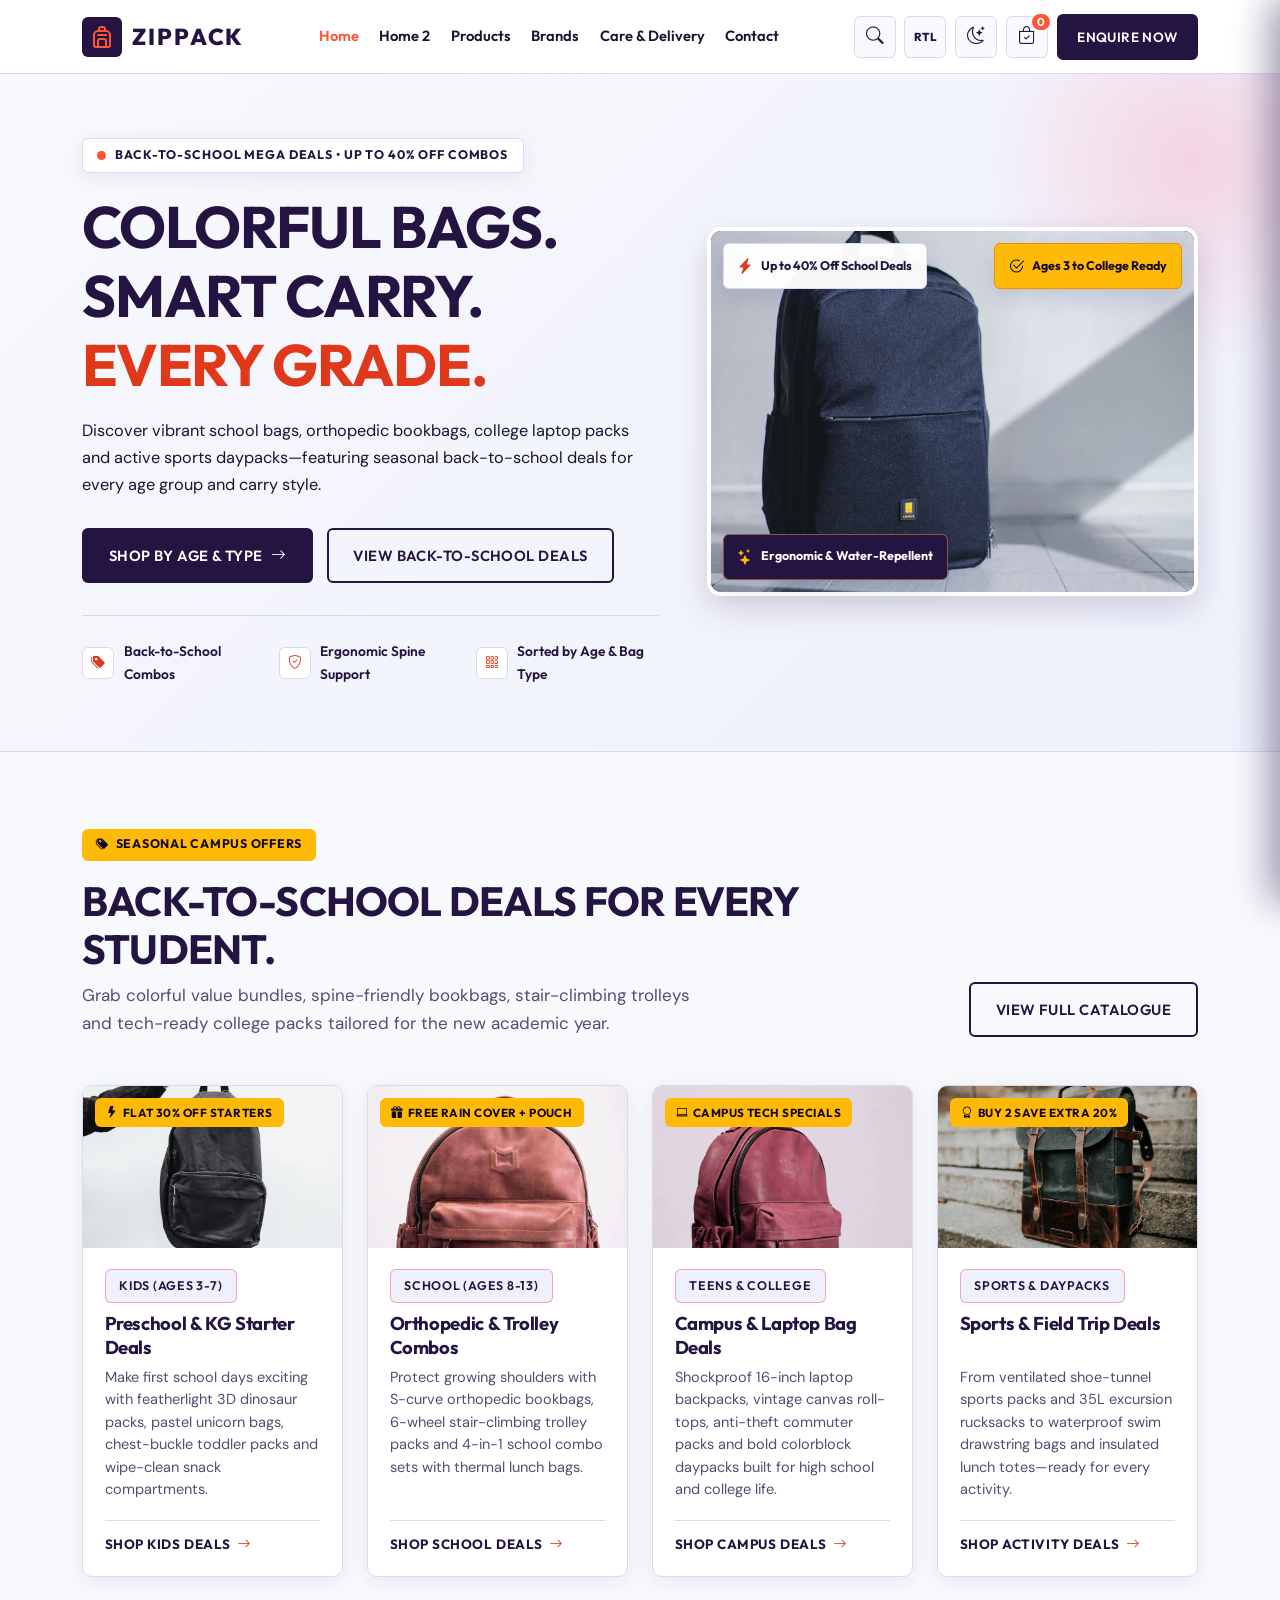
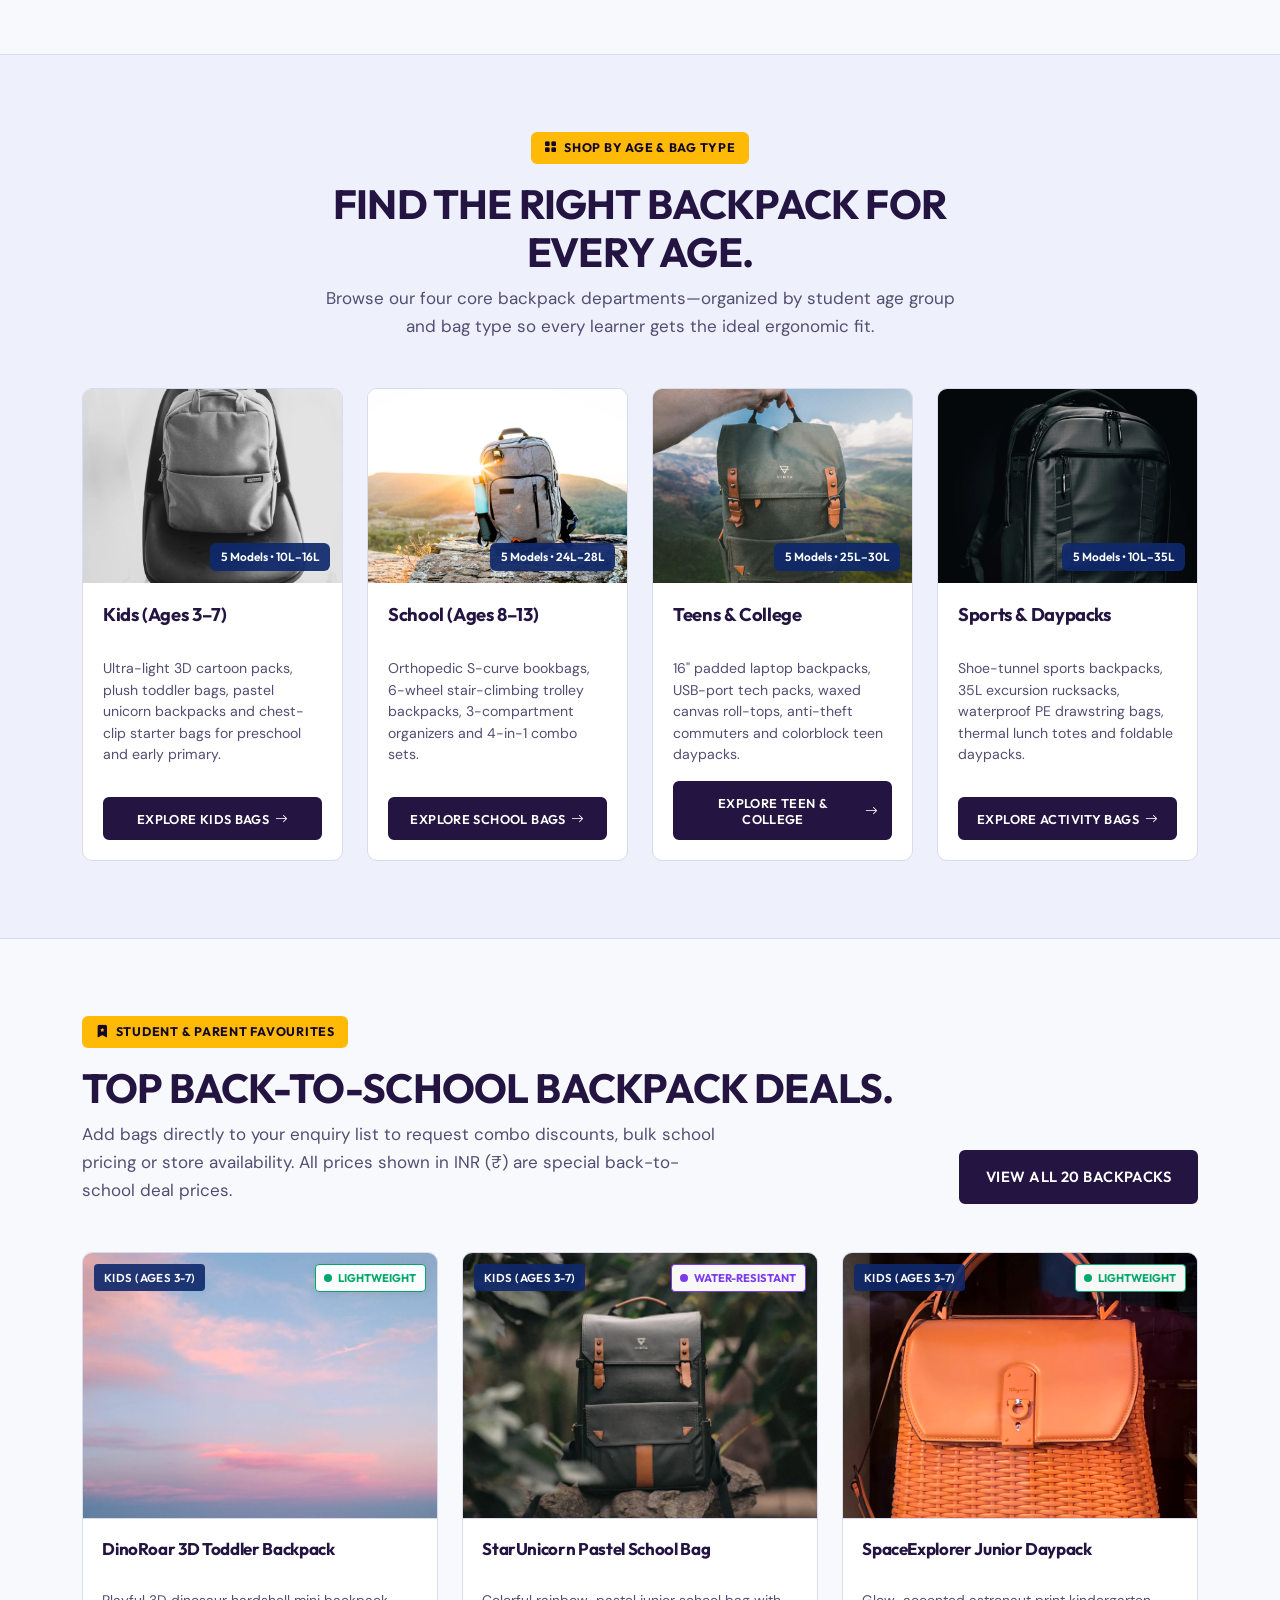
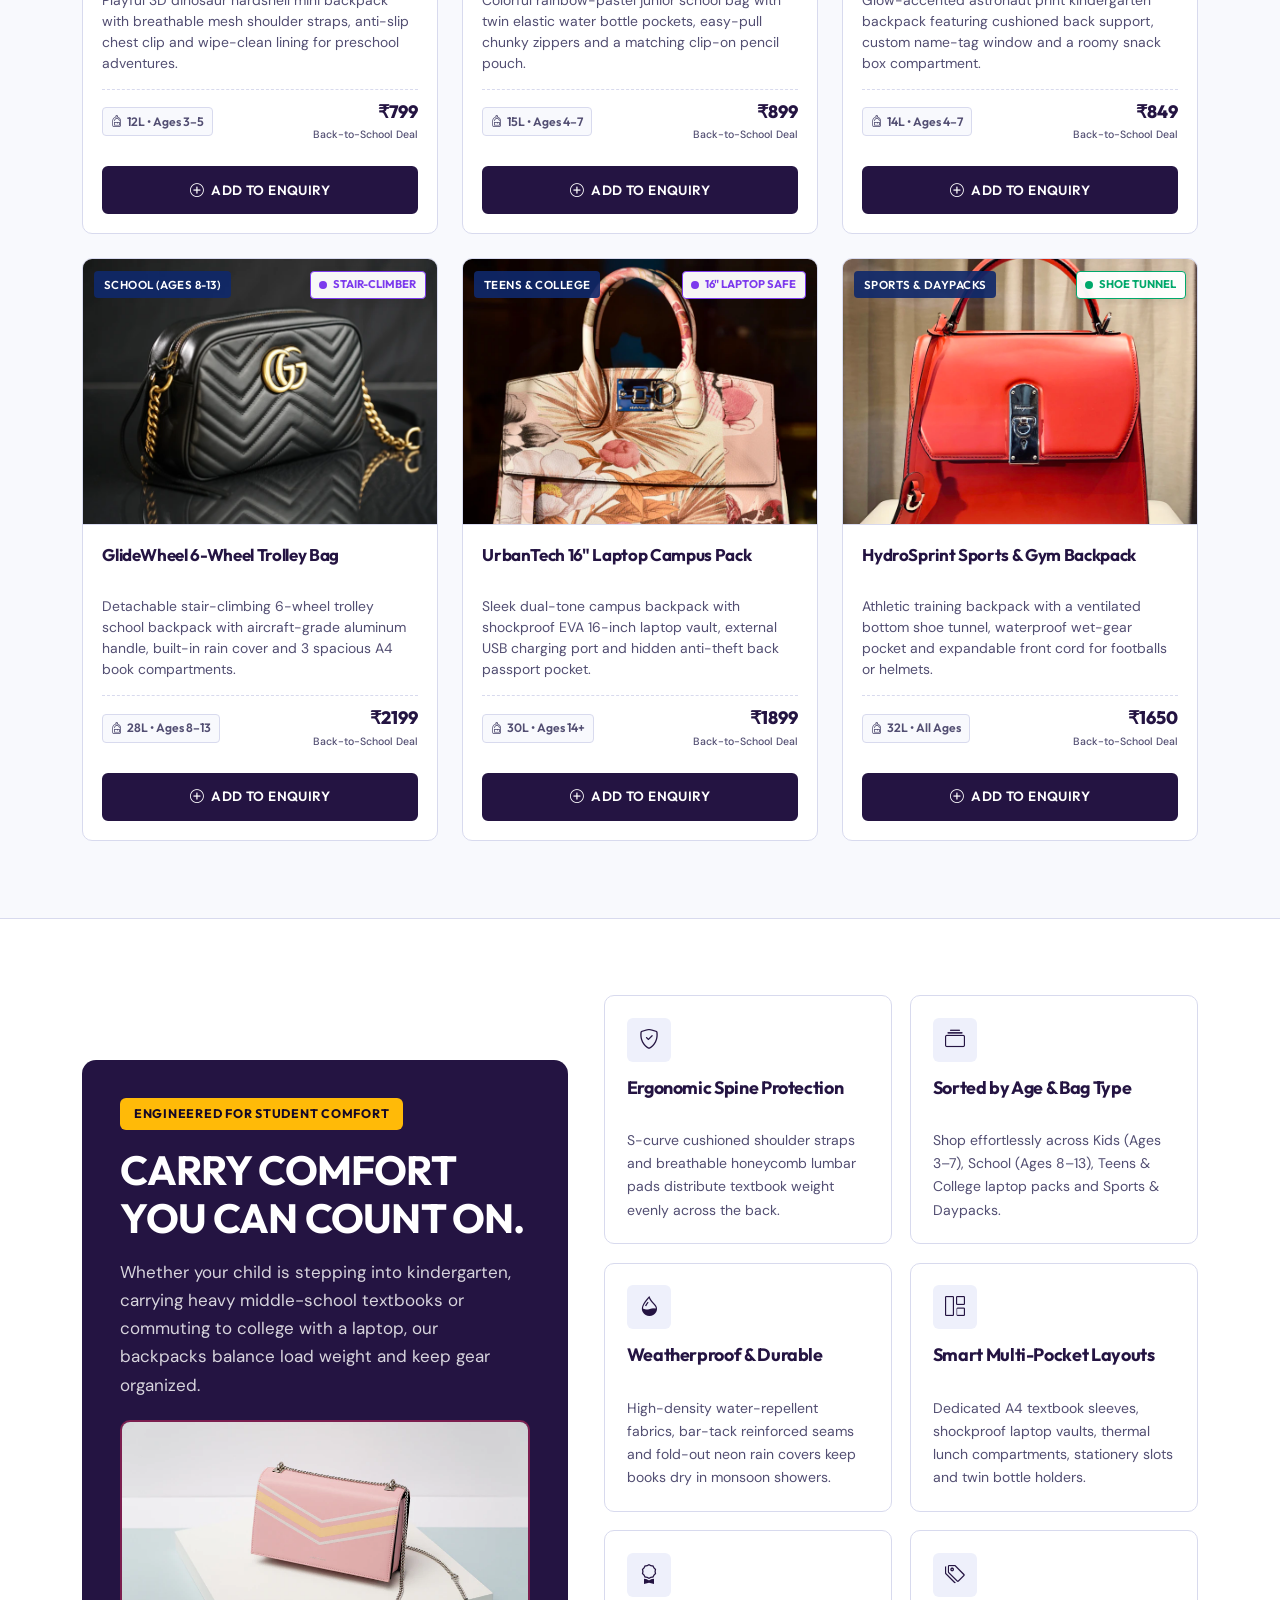
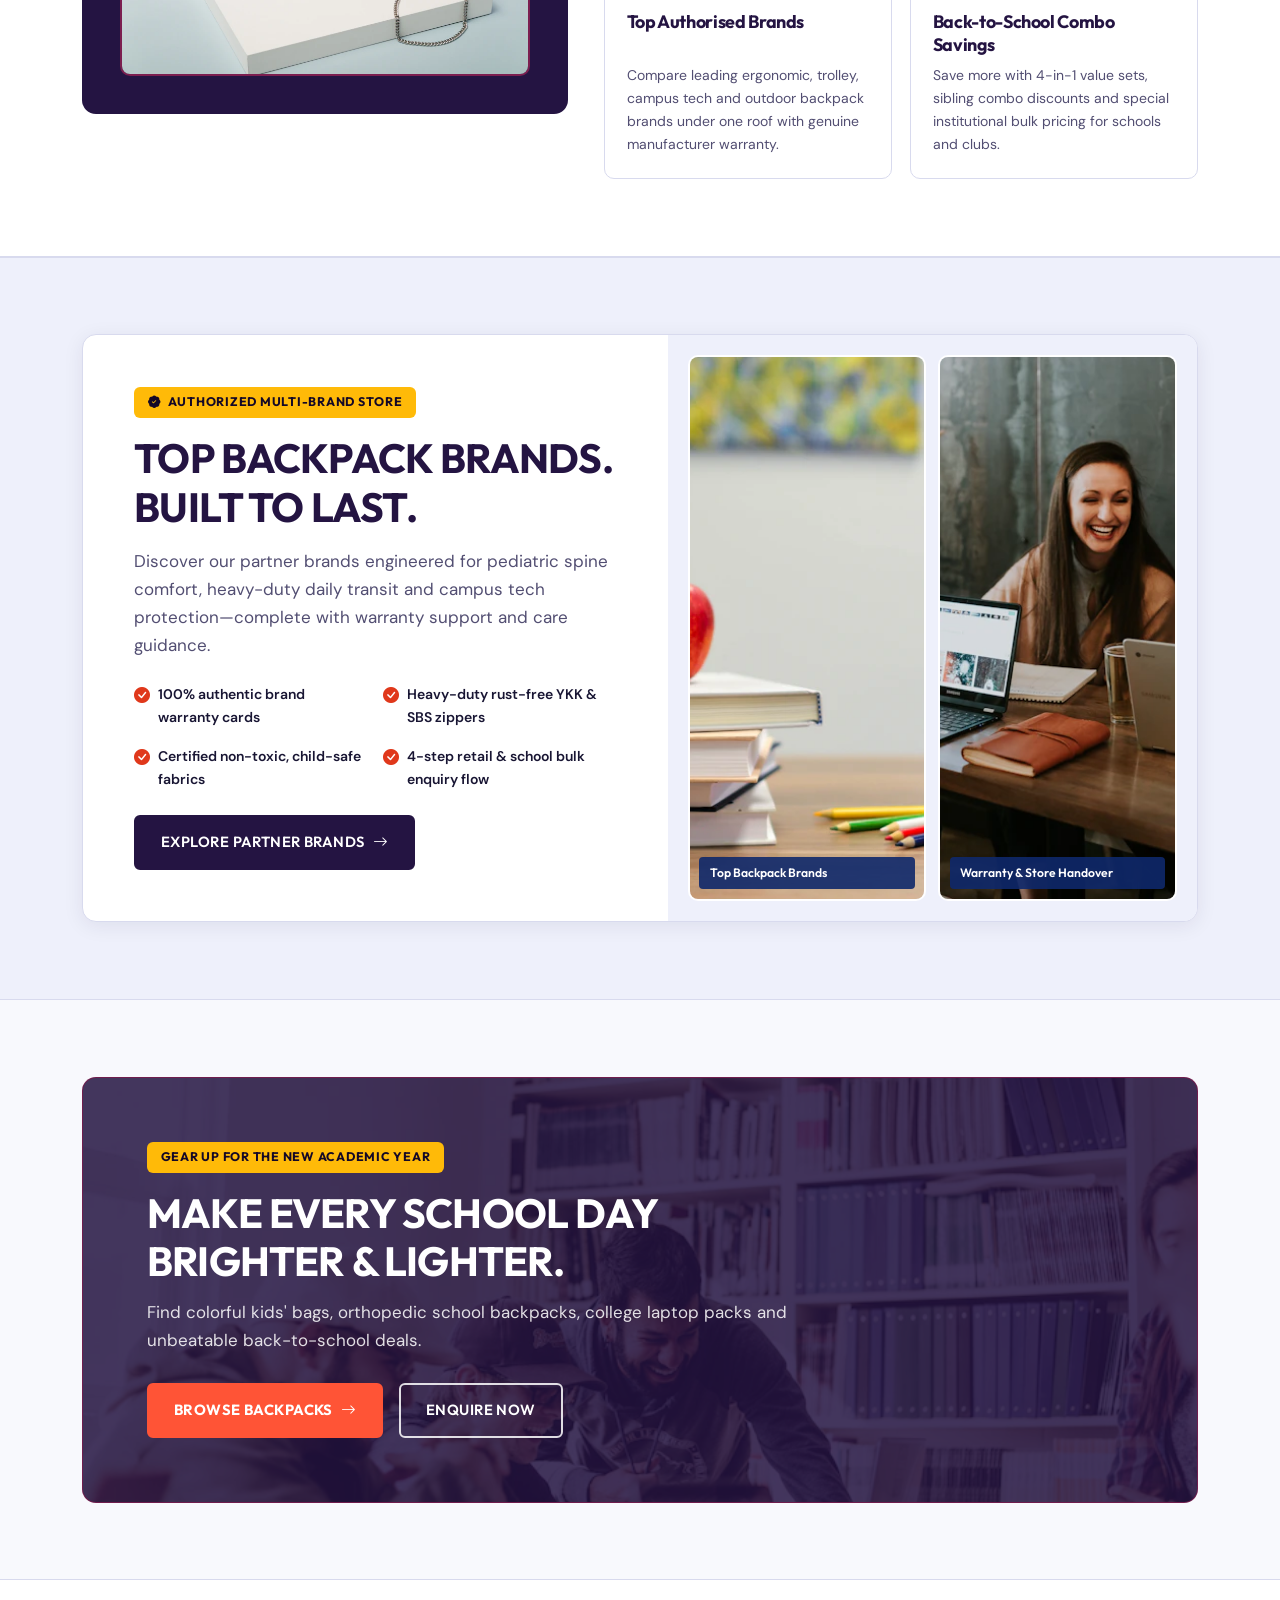
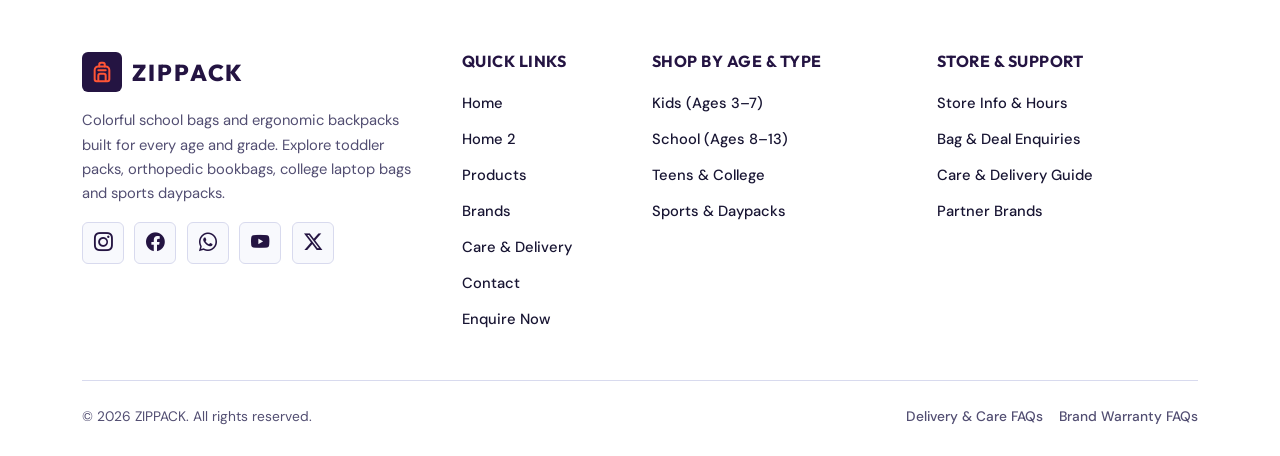
==== commit 8cf3b382: "U" ====
--- a/index.html
+++ b/index.html
@@ -9,7 +9,7 @@
   <meta property="og:title" content="Home | ZIPPACK — School Bag &amp; Backpack Store">
   <meta property="og:description" content="Vibrant school bags and ergonomic backpacks for every age and grade. Shop back-to-school combo deals, top brands and student essentials.">
   <meta property="og:type" content="website">
-  <meta property="og:image" content="assets/images/hero-frozen-food.webp">
+  <meta property="og:image" content="assets/images/h1-hero-backpack.webp">
 
   <!-- Google Fonts: Outfit (Headings) & DM Sans (Body) -->
   <link rel="preconnect" href="https://fonts.googleapis.com">
@@ -225,7 +225,7 @@
           <!-- Hero Visual Composition + 3 HTML Overlay Highlights -->
           <div class="hero-visual-wrapper">
             <div class="hero-image-frame">
-              <img src="assets/images/hero-frozen-food.webp" alt="Colorful assortment of back-to-school backpacks, toddler bags, ergonomic school bookbags and laptop packs" width="900" height="675">
+              <img src="assets/images/h1-hero-backpack.webp" alt="Colorful assortment of back-to-school backpacks, toddler bags, ergonomic school bookbags and laptop packs" width="900" height="675">
             </div>
 
             <!-- HTML Overlay Highlight 1 -->
@@ -270,7 +270,7 @@
           <!-- Selection 1: Preschool & Toddler Deals -->
           <article class="quick-pick-card">
             <div class="quick-pick-media">
-              <img src="assets/images/quick-meals.webp" alt="Preschool & Toddler Deals with 3D cartoon mini backpacks and lunch pouches" loading="lazy" width="600" height="375">
+              <img src="assets/images/h1-deal-kids.webp" alt="Preschool & Toddler Deals with 3D cartoon mini backpacks and lunch pouches" loading="lazy" width="600" height="375">
               <span class="prep-convenience-label"><i class="bi bi-lightning-fill me-1"></i>Flat 30% Off Starters</span>
             </div>
             <div class="quick-pick-body">
@@ -290,7 +290,7 @@
           <!-- Selection 2: Primary & Middle School Combos -->
           <article class="quick-pick-card">
             <div class="quick-pick-media">
-              <img src="assets/images/aloo-paratha.webp" alt="Primary & Middle School Combos featuring orthopedic bookbags and 6-wheel trolleys" loading="lazy" width="600" height="375">
+              <img src="assets/images/h1-deal-school.webp" alt="Primary & Middle School Combos featuring orthopedic bookbags and 6-wheel trolleys" loading="lazy" width="600" height="375">
               <span class="prep-convenience-label"><i class="bi bi-gift-fill me-1"></i>Free Rain Cover + Pouch</span>
             </div>
             <div class="quick-pick-body">
@@ -310,7 +310,7 @@
           <!-- Selection 3: Teens & College Tech Packs -->
           <article class="quick-pick-card">
             <div class="quick-pick-media">
-              <img src="assets/images/green-peas.webp" alt="Teens & College Tech Packs with 16-inch laptop vaults and USB ports" loading="lazy" width="600" height="375">
+              <img src="assets/images/h1-deal-college.webp" alt="Teens & College Tech Packs with 16-inch laptop vaults and USB ports" loading="lazy" width="600" height="375">
               <span class="prep-convenience-label"><i class="bi bi-laptop me-1"></i>Campus Tech Specials</span>
             </div>
             <div class="quick-pick-body">
@@ -330,7 +330,7 @@
           <!-- Selection 4: Sports, PE & Excursion Packs -->
           <article class="quick-pick-card">
             <div class="quick-pick-media">
-              <img src="assets/images/chicken-kebab.webp" alt="Sports, PE & Excursion Packs featuring gym backpacks with shoe tunnels and field trip rucksacks" loading="lazy" width="600" height="375">
+              <img src="assets/images/h1-deal-sports.webp" alt="Sports, PE & Excursion Packs featuring gym backpacks with shoe tunnels and field trip rucksacks" loading="lazy" width="600" height="375">
               <span class="prep-convenience-label"><i class="bi bi-award me-1"></i>Buy 2 Save Extra 20%</span>
             </div>
             <div class="quick-pick-body">
@@ -367,7 +367,7 @@
           <!-- Category 1: Kids (Ages 3-7) -->
           <article class="category-showcase-card">
             <div class="category-showcase-img">
-              <img src="assets/images/frozen-snacks.webp" alt="Kids (Ages 3-7) category featuring colorful 3D toddler and kindergarten school bags" loading="lazy" width="600" height="450">
+              <img src="assets/images/h1-cat-kids.webp" alt="Kids (Ages 3-7) category featuring colorful 3D toddler and kindergarten school bags" loading="lazy" width="600" height="450">
               <span class="category-count-pill">5 Models &bull; 10L–16L</span>
             </div>
             <div class="category-showcase-body">
@@ -384,7 +384,7 @@
           <!-- Category 2: School (Ages 8-13) -->
           <article class="category-showcase-card">
             <div class="category-showcase-img">
-              <img src="assets/images/frozen-parathas.webp" alt="School (Ages 8-13) category featuring orthopedic bookbags and trolley backpacks" loading="lazy" width="600" height="450">
+              <img src="assets/images/h1-cat-school.webp" alt="School (Ages 8-13) category featuring orthopedic bookbags and trolley backpacks" loading="lazy" width="600" height="450">
               <span class="category-count-pill">5 Models &bull; 24L–28L</span>
             </div>
             <div class="category-showcase-body">
@@ -401,7 +401,7 @@
           <!-- Category 3: Teens & College -->
           <article class="category-showcase-card">
             <div class="category-showcase-img">
-              <img src="assets/images/frozen-vegetables.webp" alt="Teens & College category featuring 16-inch laptop backpacks and anti-theft campus packs" loading="lazy" width="600" height="450">
+              <img src="assets/images/h1-cat-teens.webp" alt="Teens & College category featuring 16-inch laptop backpacks and anti-theft campus packs" loading="lazy" width="600" height="450">
               <span class="category-count-pill">5 Models &bull; 25L–30L</span>
             </div>
             <div class="category-showcase-body">
@@ -418,7 +418,7 @@
           <!-- Category 4: Sports & Daypacks -->
           <article class="category-showcase-card">
             <div class="category-showcase-img">
-              <img src="assets/images/frozen-nonveg.webp" alt="Sports & Daypacks category featuring athletic gym bags, field trip rucksacks and lunch packs" loading="lazy" width="600" height="450">
+              <img src="assets/images/h1-cat-sports.webp" alt="Sports & Daypacks category featuring athletic gym bags, field trip rucksacks and lunch packs" loading="lazy" width="600" height="450">
               <span class="category-count-pill">5 Models &bull; 10L–35L</span>
             </div>
             <div class="category-showcase-body">
@@ -456,7 +456,7 @@
           <!-- 1. DinoRoar 3D Toddler Backpack -->
           <article class="product-card" data-product-id="kid-01" data-category="Kids (Ages 3-7)">
             <div class="product-card-media">
-              <img src="assets/images/frozen-samosa.webp" alt="DinoRoar 3D Toddler Backpack - Kids (Ages 3-7) (12L • Ages 3–5)" loading="lazy" width="600" height="450">
+              <img src="assets/images/h1-feat-1.webp" alt="DinoRoar 3D Toddler Backpack - Kids (Ages 3-7) (12L • Ages 3–5)" loading="lazy" width="600" height="450">
               <span class="product-category-tag">Kids (Ages 3-7)</span>
               <span class="diet-indicator is-veg"><span class="diet-dot"></span>Lightweight</span>
             </div>
@@ -483,7 +483,7 @@
           <!-- 2. StarUnicorn Pastel School Bag -->
           <article class="product-card" data-product-id="kid-02" data-category="Kids (Ages 3-7)">
             <div class="product-card-media">
-              <img src="assets/images/chicken-nuggets.webp" alt="StarUnicorn Pastel School Bag - Kids (Ages 3-7) (15L • Ages 4–7)" loading="lazy" width="600" height="450">
+              <img src="assets/images/h1-feat-2.webp" alt="StarUnicorn Pastel School Bag - Kids (Ages 3-7) (15L • Ages 4–7)" loading="lazy" width="600" height="450">
               <span class="product-category-tag">Kids (Ages 3-7)</span>
               <span class="diet-indicator is-nonveg"><span class="diet-dot"></span>Water-Resistant</span>
             </div>
@@ -510,7 +510,7 @@
           <!-- 3. SpaceExplorer Junior Daypack -->
           <article class="product-card" data-product-id="kid-03" data-category="Kids (Ages 3-7)">
             <div class="product-card-media">
-              <img src="assets/images/spring-rolls.webp" alt="SpaceExplorer Junior Daypack - Kids (Ages 3-7) (14L • Ages 4–7)" loading="lazy" width="600" height="450">
+              <img src="assets/images/h1-feat-3.webp" alt="SpaceExplorer Junior Daypack - Kids (Ages 3-7) (14L • Ages 4–7)" loading="lazy" width="600" height="450">
               <span class="product-category-tag">Kids (Ages 3-7)</span>
               <span class="diet-indicator is-veg"><span class="diet-dot"></span>Lightweight</span>
             </div>
@@ -537,7 +537,7 @@
           <!-- 4. GlideWheel 6-Wheel Trolley Bag -->
           <article class="product-card" data-product-id="sch-02" data-category="School (Ages 8-13)">
             <div class="product-card-media">
-              <img src="assets/images/aloo-paratha.webp" alt="GlideWheel 6-Wheel Trolley Bag - School (Ages 8-13) (28L • Ages 8–13)" loading="lazy" width="600" height="450">
+              <img src="assets/images/h1-feat-4.webp" alt="GlideWheel 6-Wheel Trolley Bag - School (Ages 8-13) (28L • Ages 8–13)" loading="lazy" width="600" height="450">
               <span class="product-category-tag">School (Ages 8-13)</span>
               <span class="diet-indicator is-nonveg"><span class="diet-dot"></span>Stair-Climber</span>
             </div>
@@ -564,7 +564,7 @@
           <!-- 5. UrbanTech 16" Laptop Campus Pack -->
           <article class="product-card" data-product-id="col-01" data-category="Teens & College">
             <div class="product-card-media">
-              <img src="assets/images/green-peas.webp" alt="UrbanTech 16&quot; Laptop Campus Pack - Teens &amp; College (30L • Ages 14+)" loading="lazy" width="600" height="450">
+              <img src="assets/images/h1-feat-5.webp" alt="UrbanTech 16&quot; Laptop Campus Pack - Teens &amp; College (30L • Ages 14+)" loading="lazy" width="600" height="450">
               <span class="product-category-tag">Teens &amp; College</span>
               <span class="diet-indicator is-nonveg"><span class="diet-dot"></span>16" Laptop Safe</span>
             </div>
@@ -591,7 +591,7 @@
           <!-- 6. HydroSprint Sports & Gym Backpack -->
           <article class="product-card" data-product-id="spt-01" data-category="Sports & Daypacks">
             <div class="product-card-media">
-              <img src="assets/images/chicken-kebab.webp" alt="HydroSprint Sports &amp; Gym Backpack - Sports &amp; Daypacks (32L • All Ages)" loading="lazy" width="600" height="450">
+              <img src="assets/images/h1-feat-6.webp" alt="HydroSprint Sports &amp; Gym Backpack - Sports &amp; Daypacks (32L • All Ages)" loading="lazy" width="600" height="450">
               <span class="product-category-tag">Sports &amp; Daypacks</span>
               <span class="diet-indicator is-veg"><span class="diet-dot"></span>Shoe Tunnel</span>
             </div>
@@ -632,7 +632,7 @@
               Whether your child is stepping into kindergarten, carrying heavy middle-school textbooks or commuting to college with a laptop, our backpacks balance load weight and keep gear organized.
             </p>
             <div class="why-visual-img">
-              <img src="assets/images/meal-preparation.webp" alt="Ergonomic school bags and organized backpack compartments ready for the school day" loading="lazy" width="700" height="440">
+              <img src="assets/images/h1-why-comfort.webp" alt="Ergonomic school bags and organized backpack compartments ready for the school day" loading="lazy" width="700" height="440">
             </div>
           </div>
 
@@ -726,11 +726,11 @@
 
             <div class="storage-highlight-visuals">
               <div class="storage-visual-card">
-                <img src="assets/images/freezer-storage.webp" alt="Organized multi-brand school bag and backpack display wall" loading="lazy" width="500" height="420">
+                <img src="assets/images/h1-brand-wall.webp" alt="Organized multi-brand school bag and backpack display wall" loading="lazy" width="500" height="420">
                 <div class="storage-visual-caption">Top Backpack Brands</div>
               </div>
               <div class="storage-visual-card">
-                <img src="assets/images/cold-chain-delivery.webp" alt="Store specialist fitting and packing school backpack orders" loading="lazy" width="500" height="420">
+                <img src="assets/images/h1-brand-handover.webp" alt="Store specialist fitting and packing school backpack orders" loading="lazy" width="500" height="420">
                 <div class="storage-visual-caption">Warranty &amp; Store Handover</div>
               </div>
             </div>
@@ -746,7 +746,7 @@
       <div class="container">
         <div class="final-cta-banner">
           <div class="final-cta-bg" aria-hidden="true">
-            <img src="assets/images/family-snacks.webp" alt="" loading="lazy">
+            <img src="assets/images/h1-cta-banner.webp" alt="" loading="lazy">
           </div>
           <div class="final-cta-content">
             <span class="eyebrow-badge">Gear Up for the New Academic Year</span>
@@ -786,10 +786,10 @@
               </svg>
             </span>
             <span class="brand-logo-text">
-              <span class="brand-logo-title text-white">ZIPPACK</span>
+              <span class="brand-logo-title">ZIPPACK</span>
             </span>
           </a>
-          <p class="small mb-3" style="color: rgba(255,255,255,0.8); max-width: 340px;">
+          <p class="small mb-3" class="footer-tagline" style="max-width: 340px;">
             Colorful school bags and ergonomic backpacks built for every age and grade. Explore toddler packs, orthopedic bookbags, college laptop bags and sports daypacks.
           </p>
           <div class="contact-social-links" aria-label="Social Media Links">
@@ -858,6 +858,11 @@
     </div>
   </footer>
 
+  <!-- Floating Back to Top Button -->
+  <button type="button" class="back-to-top-btn" id="backToTopBtn" aria-label="Back to top" title="Back to top">
+    <i class="bi bi-arrow-up"></i>
+  </button>
+
   <!-- Main Application Script -->
   <script src="assets/js/main.js"></script>
 </body>
--- a/assets/css/style.css
+++ b/assets/css/style.css
@@ -263,6 +263,9 @@
   padding: 0.35rem 0.85rem;
   border-radius: var(--radius-sm);
   margin-bottom: 1rem;
+  align-self: flex-start;
+  width: fit-content;
+  max-width: 100%;
 }
 
 .eyebrow-badge-mint {
@@ -280,6 +283,17 @@
   padding: 0.35rem 0.85rem;
   border-radius: var(--radius-sm);
   margin-bottom: 1rem;
+  align-self: flex-start;
+  width: fit-content;
+  max-width: 100%;
+}
+
+.text-center .eyebrow-badge,
+.text-center .eyebrow-badge-mint,
+.h2-final-cta-section .eyebrow-badge {
+  align-self: center;
+  margin-left: auto;
+  margin-right: auto;
 }
 
 /* ==========================================================================
@@ -375,25 +389,9 @@
   white-space: nowrap;
 }
 
-.nav-link-item::after {
-  content: '';
-  position: absolute;
-  bottom: 0;
-  left: 0;
-  width: 0;
-  height: 2.5px;
-  background-color: var(--mint-secondary);
-  transition: width var(--transition-fast);
-}
-
 .nav-link-item:hover,
 .nav-link-item.active {
-  color: var(--navy-primary);
-}
-
-.nav-link-item:hover::after,
-.nav-link-item.active::after {
-  width: 100%;
+  color: var(--mint-secondary);
 }
 
 /* Header Right Actions */
@@ -452,7 +450,11 @@
 }
 
 .header-cta-desktop {
-  display: none;
+  display: inline-flex;
+  padding: 0.58rem 1.05rem;
+  font-size: 0.82rem;
+  white-space: nowrap;
+  flex-shrink: 0;
 }
 
 .hamburger-btn {
@@ -468,6 +470,7 @@
   font-size: 1.3rem;
   cursor: pointer;
   transition: all var(--transition-fast);
+  flex-shrink: 0;
 }
 
 .hamburger-btn:hover,
@@ -477,13 +480,18 @@
   color: #FFFFFF;
 }
 
-@media (max-width: 1024px) {
-  .header-actions > :not(.hamburger-btn) {
+@media (max-width: 1023px) {
+  .header-actions > .icon-action-btn {
     display: none !important;
   }
-}
-
-@media (min-width: 1025px) {
+  .header-cta-desktop {
+    display: inline-flex !important;
+    padding: 0.52rem 0.95rem;
+    font-size: 0.78rem;
+  }
+}
+
+@media (min-width: 1024px) {
   .desktop-nav {
     display: block;
   }
@@ -497,16 +505,35 @@
   }
 }
 
+@media (max-width: 575px) {
+  .header-actions {
+    gap: 0.4rem;
+  }
+  .header-cta-desktop {
+    padding: 0.45rem 0.72rem;
+    font-size: 0.72rem;
+    letter-spacing: 0.02em;
+  }
+}
+
 @media (max-width: 380px) {
+  .brand-logo {
+    gap: 0.45rem;
+  }
   .brand-logo-mark {
     width: 34px;
     height: 34px;
   }
   .brand-logo-title {
-    font-size: 0.76rem;
+    font-size: 0.92rem;
+    letter-spacing: 0.05em;
   }
   .brand-logo-subtitle {
     font-size: 0.6rem;
+  }
+  .header-cta-desktop {
+    padding: 0.42rem 0.65rem;
+    font-size: 0.7rem;
   }
   .icon-action-btn,
   .hamburger-btn {
@@ -609,6 +636,37 @@
   border-color: rgba(255, 46, 99, 0.45);
 }
 
+.mobile-nav-links a[href="enquire.html"] {
+  background-color: var(--navy-primary);
+  color: #FFFFFF !important;
+  border: 2px solid var(--navy-primary);
+  justify-content: center;
+  gap: 0.5rem;
+  text-transform: uppercase;
+  letter-spacing: 0.03em;
+  font-size: 0.92rem;
+  margin-top: 0.4rem;
+}
+
+.mobile-nav-links a[href="enquire.html"]:hover,
+.mobile-nav-links a[href="enquire.html"].active {
+  background-color: var(--mint-secondary);
+  border-color: var(--mint-secondary);
+  color: #FFFFFF !important;
+}
+
+[data-theme="dark"] .mobile-nav-links a[href="enquire.html"] {
+  background-color: var(--mint-secondary);
+  border-color: var(--mint-secondary);
+  color: #FFFFFF !important;
+}
+
+[data-theme="dark"] .mobile-nav-links a[href="enquire.html"]:hover {
+  background-color: var(--lime-accent);
+  border-color: var(--lime-accent);
+  color: #140827 !important;
+}
+
 .mobile-drawer-tools {
   padding: 1rem 1.25rem 0.25rem;
   display: flex;
@@ -690,15 +748,17 @@
 /* Search Bar Overlay */
 .header-search-bar {
   background-color: var(--bg-soft-mint);
-  border-bottom: 1px solid var(--border-color);
+  border: 0;
   max-height: 0;
   overflow: hidden;
-  transition: max-height var(--transition-smooth), padding var(--transition-smooth);
+  transition: max-height var(--transition-smooth), padding var(--transition-smooth), margin-top var(--transition-smooth);
 }
 
 .header-search-bar.is-open {
   max-height: 110px;
-  padding: 0.85rem 0;
+  padding: 0.85rem 0 0.25rem;
+  margin-top: 0.75rem;
+  border-top: 1px solid var(--border-color);
 }
 
 .header-search-form {
@@ -729,6 +789,27 @@
   background: linear-gradient(135deg, var(--bg-ice-white) 0%, var(--bg-soft-mint) 100%);
   border-bottom: 1px solid var(--border-color);
   overflow: hidden;
+  display: flex;
+  align-items: center;
+  min-height: 1010px;
+}
+
+@media (min-width: 576px) {
+  .hero-section {
+    min-height: 1075px;
+  }
+}
+
+@media (min-width: 992px) {
+  .hero-section {
+    min-height: 705px;
+  }
+}
+
+@media (min-width: 1200px) {
+  .hero-section {
+    min-height: 680px;
+  }
 }
 
 .hero-section::before {
@@ -1064,14 +1145,24 @@
   flex: 1;
 }
 
+.quick-pick-body > div:first-child {
+  display: flex;
+  flex-direction: column;
+  flex: 1;
+}
+
 .quick-pick-title {
-  font-size: 1.2rem;
+  font-size: 1.16rem;
+  line-height: 1.3;
+  min-height: 2.6em;
   margin-bottom: 0.45rem;
 }
 
 .quick-pick-desc {
-  font-size: 0.92rem;
+  font-size: 0.91rem;
+  line-height: 1.55;
   margin-bottom: 1.1rem;
+  flex-grow: 1;
 }
 
 .quick-pick-link {
@@ -1105,6 +1196,7 @@
   display: grid;
   grid-template-columns: 1fr;
   gap: 1.5rem;
+  align-items: stretch;
 }
 
 @media (min-width: 600px) {
@@ -1126,6 +1218,8 @@
   overflow: hidden;
   display: flex;
   flex-direction: column;
+  justify-content: space-between;
+  height: 100%;
   transition: transform var(--transition-fast), box-shadow var(--transition-fast), border-color var(--transition-fast);
 }
 
@@ -1140,6 +1234,7 @@
   aspect-ratio: 4 / 3;
   overflow: hidden;
   background-color: var(--navy-primary);
+  flex-shrink: 0;
 }
 
 .category-showcase-img img {
@@ -1167,11 +1262,64 @@
 }
 
 .category-showcase-body {
-  padding: 1.35rem;
+  padding: 1.25rem;
   display: flex;
   flex-direction: column;
   flex: 1;
   justify-content: space-between;
+}
+
+.category-showcase-body > div:first-child {
+  display: flex;
+  flex-direction: column;
+  flex: 1;
+}
+
+.category-showcase-body h3 {
+  font-size: 1.15rem;
+  line-height: 1.28;
+  min-height: 2.56em;
+  margin-bottom: 0.5rem;
+}
+
+.category-showcase-body p {
+  font-size: 0.88rem;
+  line-height: 1.52;
+  margin-bottom: 1rem;
+  flex-grow: 1;
+}
+
+.category-showcase-body .btn-brand-primary {
+  width: 100%;
+  max-width: 100%;
+  padding: 0.72rem 0.75rem;
+  font-size: 0.8rem;
+  gap: 0.35rem;
+  white-space: normal;
+  line-height: 1.25;
+  margin-top: auto !important;
+}
+
+@media (min-width: 1024px) and (max-width: 1199px) {
+  .category-showcase-grid {
+    gap: 1.1rem;
+  }
+  .category-showcase-body {
+    padding: 1.1rem 0.9rem;
+  }
+  .category-showcase-body h3 {
+    font-size: 1.04rem;
+    min-height: 2.55em;
+  }
+  .category-showcase-body p {
+    font-size: 0.84rem;
+  }
+  .category-showcase-body .btn-brand-primary {
+    font-size: 0.72rem;
+    padding: 0.65rem 0.45rem;
+    gap: 0.28rem;
+    white-space: nowrap;
+  }
 }
 
 /* ==========================================================================
@@ -1181,6 +1329,7 @@
   display: grid;
   grid-template-columns: 1fr;
   gap: 1.5rem;
+  align-items: stretch;
 }
 
 @media (min-width: 576px) {
@@ -1212,6 +1361,7 @@
   display: flex;
   flex-direction: column;
   justify-content: space-between;
+  height: 100%;
   transition: transform var(--transition-fast), box-shadow var(--transition-fast), border-color var(--transition-fast);
 }
 
@@ -1227,6 +1377,7 @@
   overflow: hidden;
   background-color: var(--bg-ice-white);
   border-bottom: 1px solid var(--border-color);
+  flex-shrink: 0;
 }
 
 .product-card-media img {
@@ -1299,49 +1450,69 @@
 }
 
 .product-card-body {
-  padding: 1.15rem;
+  padding: 1.2rem;
   display: flex;
   flex-direction: column;
   flex: 1;
   justify-content: space-between;
+  text-align: left;
+}
+
+.product-card-body > div:first-child {
+  display: flex;
+  flex-direction: column;
+  flex: 1;
 }
 
 .product-card-title {
-  font-size: 1.1rem;
-  margin-bottom: 0.35rem;
+  font-size: 1.06rem;
+  line-height: 1.32;
+  min-height: 2.64em;
+  margin-bottom: 0.45rem;
   color: var(--navy-primary);
+  display: -webkit-box;
+  -webkit-line-clamp: 2;
+  -webkit-box-orient: vertical;
+  overflow: hidden;
 }
 
 .product-card-desc {
   font-size: 0.87rem;
   color: var(--text-secondary);
-  margin-bottom: 0.85rem;
-  line-height: 1.5;
+  margin-bottom: 0.9rem;
+  line-height: 1.52;
+  min-height: 4.56em;
+  flex-grow: 1;
 }
 
 .product-meta-row {
   display: flex;
   align-items: center;
   justify-content: space-between;
-  gap: 0.5rem;
+  gap: 0.45rem;
   padding: 0.65rem 0;
   border-top: 1px dashed var(--border-color);
   margin-bottom: 0.75rem;
+  min-height: 54px;
 }
 
 .product-pack-size {
   font-family: var(--font-heading);
   font-weight: 600;
-  font-size: 0.8rem;
+  font-size: 0.76rem;
   color: var(--text-secondary);
   background-color: var(--bg-ice-white);
-  padding: 0.2rem 0.55rem;
+  padding: 0.22rem 0.5rem;
   border-radius: 4px;
   border: 1px solid var(--border-color);
+  white-space: nowrap;
+  flex-shrink: 0;
 }
 
 .product-price-wrap {
   text-align: right;
+  flex-shrink: 0;
+  white-space: nowrap;
 }
 
 .product-price {
@@ -1349,17 +1520,20 @@
   font-weight: 800;
   font-size: 1.12rem;
   color: var(--navy-primary);
+  line-height: 1.15;
 }
 
 .demo-price-tag {
   display: block;
-  font-size: 0.68rem;
+  font-size: 0.66rem;
   color: var(--text-secondary);
   font-weight: 500;
+  white-space: nowrap;
 }
 
 .btn-add-enquiry {
   width: 100%;
+  max-width: 100%;
   padding: 0.68rem 1rem;
   font-size: 0.84rem;
 }
@@ -1421,6 +1595,7 @@
   display: grid;
   grid-template-columns: 1fr;
   gap: 1.15rem;
+  align-items: stretch;
 }
 
 @media (min-width: 576px) {
@@ -1434,7 +1609,17 @@
   border: 1px solid var(--border-color);
   border-radius: var(--radius-md);
   padding: 1.35rem;
+  display: flex;
+  flex-direction: column;
+  height: 100%;
   transition: border-color var(--transition-fast), transform var(--transition-fast);
+}
+
+.why-feature-box h3 {
+  font-size: 1.12rem;
+  line-height: 1.3;
+  min-height: 2.6em;
+  margin-bottom: 0.45rem;
 }
 
 .why-feature-box:hover {
@@ -1453,6 +1638,7 @@
   justify-content: center;
   font-size: 1.25rem;
   margin-bottom: 0.85rem;
+  flex-shrink: 0;
 }
 
 /* ==========================================================================
@@ -1482,6 +1668,7 @@
   display: flex;
   flex-direction: column;
   justify-content: center;
+  align-items: flex-start;
 }
 
 .storage-highlight-visuals {
@@ -1856,13 +2043,27 @@
   border-radius: var(--radius-md);
   padding: 1.5rem;
   height: 100%;
+  display: flex;
+  flex-direction: column;
   box-shadow: var(--shadow-subtle);
+}
+
+.storage-checklist-card h3 {
+  font-size: 1.14rem;
+  line-height: 1.3;
+  min-height: 2.6em;
+  margin-bottom: 0.85rem;
+}
+
+.storage-checklist-card ul {
+  flex-grow: 1;
 }
 
 .delivery-steps-grid {
   display: grid;
   grid-template-columns: 1fr;
   gap: 1.5rem;
+  align-items: stretch;
 }
 
 @media (min-width: 600px) {
@@ -1883,13 +2084,29 @@
   border-radius: var(--radius-md);
   padding: 1.5rem;
   position: relative;
+  display: flex;
+  flex-direction: column;
+  height: 100%;
   box-shadow: var(--shadow-subtle);
+}
+
+.delivery-step-card h3 {
+  font-size: 1.14rem;
+  line-height: 1.3;
+  min-height: 2.6em;
+  margin-bottom: 0.55rem;
+}
+
+.delivery-step-card p {
+  flex-grow: 1;
 }
 
 .step-number-badge {
   display: inline-flex;
   align-items: center;
   justify-content: center;
+  align-self: flex-start;
+  width: fit-content;
   background-color: var(--navy-primary);
   color: var(--lime-accent);
   font-family: var(--font-heading);
@@ -1898,6 +2115,112 @@
   padding: 0.3rem 0.7rem;
   border-radius: var(--radius-sm);
   margin-bottom: 1rem;
+}
+
+/* Cleaning Instructions Structured Blocks (Care & Delivery Page) */
+.cleaning-warning-callout {
+  background: linear-gradient(135deg, rgba(255, 84, 54, 0.1) 0%, rgba(255, 186, 8, 0.12) 100%);
+  border: 1px solid rgba(255, 84, 54, 0.35);
+  border-left: 4px solid var(--mint-secondary);
+  border-radius: var(--radius-sm);
+  padding: 0.95rem 1.15rem;
+  margin-bottom: 1.35rem;
+  display: flex;
+  align-items: flex-start;
+  gap: 0.75rem;
+}
+
+.cleaning-warning-callout i {
+  color: var(--mint-secondary);
+  font-size: 1.25rem;
+  line-height: 1.2;
+  flex-shrink: 0;
+  margin-top: 0.1rem;
+}
+
+.cleaning-warning-callout p {
+  margin: 0;
+  font-size: 0.9rem;
+  line-height: 1.55;
+  color: var(--text-main);
+}
+
+.handling-step-list {
+  display: flex;
+  flex-direction: column;
+  gap: 0.95rem;
+}
+
+.handling-step-item {
+  display: flex;
+  align-items: flex-start;
+  gap: 1rem;
+  background-color: var(--surface-white);
+  border: 1px solid var(--border-color);
+  border-left: 4px solid var(--navy-primary);
+  border-radius: var(--radius-md);
+  padding: 1.1rem 1.25rem;
+  box-shadow: var(--shadow-subtle);
+  transition: transform var(--transition-fast), border-color var(--transition-fast);
+}
+
+.handling-step-item:hover {
+  transform: translateX(3px);
+  border-left-color: var(--mint-secondary);
+}
+
+.step-num-badge {
+  width: 38px;
+  height: 38px;
+  border-radius: var(--radius-sm);
+  background-color: var(--navy-primary);
+  color: var(--lime-accent);
+  font-family: var(--font-heading);
+  font-weight: 800;
+  font-size: 0.88rem;
+  display: inline-flex;
+  align-items: center;
+  justify-content: center;
+  flex-shrink: 0;
+  margin-top: 0.1rem;
+}
+
+.handling-step-body {
+  flex: 1;
+  min-width: 0;
+}
+
+.handling-step-header {
+  display: flex;
+  flex-wrap: wrap;
+  align-items: center;
+  justify-content: space-between;
+  gap: 0.5rem;
+  margin-bottom: 0.35rem;
+}
+
+.handling-highlight-tag {
+  display: inline-flex;
+  align-items: center;
+  gap: 0.3rem;
+  background-color: rgba(255, 84, 54, 0.12);
+  color: var(--mint-hover);
+  border: 1px solid rgba(255, 84, 54, 0.3);
+  font-family: var(--font-heading);
+  font-weight: 700;
+  font-size: 0.7rem;
+  letter-spacing: 0.04em;
+  text-transform: uppercase;
+  padding: 0.18rem 0.55rem;
+  border-radius: 4px;
+}
+
+.handling-key-point {
+  color: var(--navy-primary);
+  font-weight: 700;
+  background-color: rgba(255, 186, 8, 0.22);
+  padding: 0.05rem 0.35rem;
+  border-radius: 3px;
 }
 
 /* Custom FAQ Accordion */
@@ -1953,12 +2276,13 @@
   align-items: center;
   justify-content: center;
   flex-shrink: 0;
-  transition: transform var(--transition-fast);
+  transition: transform var(--transition-fast), background-color var(--transition-fast), color var(--transition-fast);
 }
 
 .faq-trigger[aria-expanded="true"] .faq-icon {
   transform: rotate(180deg);
   background-color: var(--mint-secondary);
+  border-color: var(--mint-secondary);
   color: #FFFFFF;
 }
 
@@ -1966,6 +2290,7 @@
   padding: 1.15rem 1.35rem;
   color: var(--text-main);
   font-size: 0.95rem;
+  line-height: 1.65;
   background-color: var(--surface-white);
 }
 
@@ -1980,8 +2305,11 @@
   background-color: var(--navy-primary);
   color: #FFFFFF;
   border-radius: var(--radius-lg);
-  padding: clamp(1.5rem, 3vw, 2.35rem);
+  padding: clamp(1.25rem, 2.5vw, 2.15rem);
   height: 100%;
+  display: flex;
+  flex-direction: column;
+  overflow: hidden;
 }
 
 .contact-info-card h3 {
@@ -1989,15 +2317,22 @@
 }
 
 .contact-info-card p {
-  color: rgba(255, 255, 255, 0.82);
+  color: rgba(255, 255, 255, 0.88);
 }
 
 .contact-detail-item {
   display: flex;
   align-items: flex-start;
-  gap: 0.9rem;
-  padding: 1rem 0;
+  gap: 0.85rem;
+  padding: 0.95rem 0;
   border-bottom: 1px solid rgba(255, 255, 255, 0.14);
+}
+
+.contact-detail-item > div {
+  min-width: 0;
+  flex: 1;
+  overflow-wrap: break-word;
+  word-break: break-word;
 }
 
 .contact-detail-icon {
@@ -2013,6 +2348,35 @@
   flex-shrink: 0;
 }
 
+/* Ensure buttons inside .contact-info-card never overflow at 368px or 1024px */
+.contact-info-card .btn-brand-mint,
+.contact-info-card .btn-brand-outline-white,
+.contact-info-card .btn-brand-primary,
+.contact-info-card .btn-brand-secondary {
+  width: 100%;
+  max-width: 100%;
+  white-space: normal;
+  line-height: 1.35;
+  padding: 0.75rem 0.85rem;
+  font-size: 0.82rem;
+  text-align: center;
+  box-sizing: border-box;
+}
+
+@media (max-width: 575px) {
+  .btn-brand-primary,
+  .btn-brand-secondary,
+  .btn-brand-mint,
+  .btn-brand-outline-white,
+  .btn-h2-primary,
+  .btn-h2-secondary {
+    max-width: 100%;
+    white-space: normal;
+    text-align: center;
+    line-height: 1.35;
+  }
+}
+
 .contact-social-links {
   display: flex;
   flex-wrap: wrap;
@@ -2024,8 +2388,8 @@
   width: 42px;
   height: 42px;
   border-radius: var(--radius-sm);
-  background-color: rgba(255, 255, 255, 0.1);
-  border: 1px solid rgba(255, 255, 255, 0.22);
+  background-color: rgba(255, 255, 255, 0.12);
+  border: 1px solid rgba(255, 255, 255, 0.26);
   color: #FFFFFF !important;
   display: inline-flex;
   align-items: center;
@@ -2080,7 +2444,7 @@
   background-color: var(--surface-white);
   border: 1px solid var(--border-color);
   border-radius: var(--radius-lg);
-  padding: clamp(1.5rem, 3.5vw, 2.5rem);
+  padding: clamp(1.35rem, 3vw, 2.5rem);
   box-shadow: var(--shadow-subtle);
 }
 
@@ -2128,20 +2492,38 @@
 }
 
 /* ==========================================================================
-   16. GLOBAL FOOTER
+   16. GLOBAL FOOTER (MATCHES HEADER BACKGROUND IN LIGHT & DARK MODES)
    ========================================================================== */
 .site-footer {
-  background-color: var(--navy-primary);
-  color: #FFFFFF;
+  background-color: var(--surface-white);
+  color: var(--text-main);
   padding: clamp(3rem, 6vw, 4.5rem) 0 1.75rem;
-  border-top: 4px solid var(--mint-secondary);
+  border-top: 1px solid var(--border-color);
+  transition: background-color var(--transition-fast), color var(--transition-fast), border-color var(--transition-fast);
+}
+
+.site-footer .brand-logo-mark {
+  background-color: var(--navy-primary) !important;
+  color: var(--mint-secondary) !important;
+}
+
+.site-footer .brand-logo-title,
+.site-footer .brand-logo-title.text-white {
+  color: var(--navy-primary) !important;
+}
+
+.site-footer p,
+.footer-tagline {
+  color: var(--text-secondary) !important;
+  font-size: 0.92rem;
+  line-height: 1.65;
 }
 
 .footer-title {
   font-family: var(--font-heading);
   font-weight: 700;
   font-size: 1rem;
-  color: #FFFFFF;
+  color: var(--navy-primary) !important;
   letter-spacing: 0.03em;
   text-transform: uppercase;
   margin-bottom: 1.15rem;
@@ -2156,29 +2538,59 @@
   gap: 0.6rem;
 }
 
+.footer-links li {
+  color: var(--text-main);
+}
+
 .footer-links a {
-  color: rgba(255, 255, 255, 0.8);
+  color: var(--text-main) !important;
   font-size: 0.92rem;
+  font-weight: 500;
   transition: color var(--transition-fast), transform var(--transition-fast);
   display: inline-block;
 }
 
 .footer-links a:hover {
-  color: var(--mint-secondary);
+  color: var(--mint-secondary) !important;
   transform: translateX(3px);
+}
+
+.site-footer .social-icon-link {
+  background-color: var(--bg-ice-white);
+  border: 1px solid var(--border-color);
+  color: var(--navy-primary) !important;
+}
+
+.site-footer .social-icon-link:hover,
+.site-footer .social-icon-link:focus-visible {
+  background-color: var(--mint-secondary);
+  border-color: var(--mint-secondary);
+  color: #FFFFFF !important;
 }
 
 .footer-bottom {
   margin-top: 3rem;
   padding-top: 1.5rem;
-  border-top: 1px solid rgba(255, 255, 255, 0.14);
+  border-top: 1px solid var(--border-color);
   display: flex;
   flex-direction: column;
   gap: 0.75rem;
   justify-content: space-between;
   align-items: center;
-  font-size: 0.85rem;
-  color: rgba(255, 255, 255, 0.75);
+  font-size: 0.86rem;
+  color: var(--text-secondary);
+}
+
+.footer-bottom a,
+.site-footer .text-white-50 {
+  color: var(--text-secondary) !important;
+  font-weight: 500;
+  transition: color var(--transition-fast);
+}
+
+.footer-bottom a:hover,
+.site-footer .text-white-50:hover {
+  color: var(--mint-secondary) !important;
 }
 
 @media (min-width: 768px) {
@@ -2308,6 +2720,54 @@
   border-bottom-color: var(--border-color);
 }
 
+[data-theme="dark"] .site-footer {
+  background-color: rgba(20, 8, 39, 0.96);
+  color: var(--text-main);
+  border-top-color: var(--border-color);
+}
+
+[data-theme="dark"] .site-footer .brand-logo-mark {
+  background-color: var(--mint-secondary) !important;
+  color: #FFFFFF !important;
+}
+
+[data-theme="dark"] .site-footer .brand-logo-title,
+[data-theme="dark"] .site-footer .brand-logo-title.text-white,
+[data-theme="dark"] .site-footer .footer-title {
+  color: #FFFFFF !important;
+}
+
+[data-theme="dark"] .site-footer p,
+[data-theme="dark"] .site-footer .footer-tagline,
+[data-theme="dark"] .site-footer .footer-bottom,
+[data-theme="dark"] .site-footer .footer-bottom a,
+[data-theme="dark"] .site-footer .text-white-50 {
+  color: rgba(245, 244, 250, 0.88) !important;
+}
+
+[data-theme="dark"] .site-footer .footer-links a {
+  color: rgba(245, 244, 250, 0.92) !important;
+}
+
+[data-theme="dark"] .site-footer .footer-links a:hover,
+[data-theme="dark"] .site-footer .footer-bottom a:hover,
+[data-theme="dark"] .site-footer .text-white-50:hover {
+  color: var(--lime-accent) !important;
+}
+
+[data-theme="dark"] .site-footer .social-icon-link {
+  background-color: #241442;
+  border-color: var(--border-color);
+  color: #FFFFFF !important;
+}
+
+[data-theme="dark"] .site-footer .social-icon-link:hover,
+[data-theme="dark"] .site-footer .social-icon-link:focus-visible {
+  background-color: var(--mint-secondary);
+  border-color: var(--mint-secondary);
+  color: #FFFFFF !important;
+}
+
 [data-theme="dark"] .icon-action-btn,
 [data-theme="dark"] .drawer-close-btn {
   background-color: #241442;
@@ -2396,6 +2856,22 @@
   color: var(--lime-accent);
 }
 
+[data-theme="dark"] .handling-step-item {
+  background-color: var(--surface-white);
+  border-color: var(--border-color);
+  border-left-color: var(--mint-secondary);
+}
+
+[data-theme="dark"] .handling-key-point {
+  color: var(--lime-accent);
+  background-color: rgba(255, 186, 8, 0.16);
+}
+
+[data-theme="dark"] .handling-highlight-tag {
+  color: var(--lime-accent);
+  background-color: rgba(255, 84, 54, 0.22);
+}
+
 /* RTL Layout Adjustments */
 [dir="rtl"] {
   text-align: right;
@@ -2408,11 +2884,6 @@
 
 [dir="rtl"] .catalog-search-input {
   padding: 0.65rem 2.45rem 0.65rem 0.9rem;
-}
-
-[dir="rtl"] .nav-link-item::after {
-  left: auto;
-  right: 0;
 }
 
 [dir="rtl"] .mobile-nav-drawer,
@@ -2439,6 +2910,7 @@
   display: grid;
   grid-template-columns: 1fr;
   gap: 1.5rem;
+  align-items: stretch;
 }
 
 @media (min-width: 576px) {
@@ -2476,6 +2948,7 @@
   display: flex;
   align-items: center;
   justify-content: space-between;
+  gap: 0.5rem;
   margin-bottom: 1.25rem;
 }
 
@@ -2489,6 +2962,7 @@
   align-items: center;
   justify-content: center;
   font-size: 1.4rem;
+  flex-shrink: 0;
   border: 1px solid rgba(255, 46, 99, 0.25);
 }
 
@@ -2503,10 +2977,13 @@
   border: 1px solid var(--border-color);
   padding: 0.3rem 0.65rem;
   border-radius: var(--radius-sm);
+  white-space: nowrap;
 }
 
 .prep-card-title {
-  font-size: 1.15rem;
+  font-size: 1.14rem;
+  line-height: 1.3;
+  min-height: 2.6em;
   margin-bottom: 0.5rem;
   color: var(--navy-primary);
 }
@@ -2516,19 +2993,64 @@
   color: var(--text-secondary);
   line-height: 1.55;
   margin-bottom: 1.25rem;
+  flex-grow: 1;
 }
 
 .prep-meta-tag {
-  display: inline-flex;
+  display: flex;
   align-items: center;
   gap: 0.45rem;
+  width: 100%;
   font-family: var(--font-heading);
   font-weight: 700;
   font-size: 0.8rem;
+  line-height: 1.35;
   color: var(--mint-hover);
   padding-top: 0.85rem;
   border-top: 1px dashed var(--border-color);
   margin-top: auto;
+  box-sizing: border-box;
+}
+
+.prep-meta-tag i {
+  flex-shrink: 0;
+  font-size: 0.95rem;
+}
+
+.prep-meta-tag span {
+  display: inline-block;
+  min-width: 0;
+}
+
+@media (min-width: 992px) and (max-width: 1199px) {
+  .prep-guide-grid {
+    gap: 1rem;
+  }
+  .prep-guide-card {
+    padding: 1.25rem 0.95rem;
+  }
+  .prep-icon-box {
+    width: 40px;
+    height: 40px;
+    font-size: 1.2rem;
+  }
+  .prep-temp-badge {
+    font-size: 0.68rem;
+    padding: 0.24rem 0.5rem;
+  }
+  .prep-card-title {
+    font-size: 1.02rem;
+    min-height: 2.6em;
+  }
+  .prep-card-desc {
+    font-size: 0.84rem;
+    margin-bottom: 1rem;
+  }
+  .prep-meta-tag {
+    font-size: 0.71rem;
+    gap: 0.32rem;
+    white-space: nowrap;
+  }
 }
 
 /* Quality Guarantee Split Section */
@@ -2549,6 +3071,7 @@
   display: grid;
   grid-template-columns: 1fr;
   gap: 1.15rem;
+  align-items: stretch;
 }
 
 @media (min-width: 576px) {
@@ -2585,10 +3108,13 @@
   justify-content: center;
   font-size: 1.25rem;
   margin-bottom: 0.85rem;
+  flex-shrink: 0;
 }
 
 .quality-feature-box h4 {
   font-size: 1.05rem;
+  line-height: 1.28;
+  min-height: 2.56em;
   margin-bottom: 0.35rem;
   color: var(--navy-primary);
 }
@@ -2598,6 +3124,7 @@
   margin-bottom: 0;
   color: var(--text-secondary);
   line-height: 1.5;
+  flex-grow: 1;
 }
 
 .quality-visual-frame {
@@ -2673,4 +3200,67 @@
   border-color: var(--border-color);
 }
 
-
+/* ==========================================================================
+   20. FLOATING BACK TO TOP BUTTON (GLOBAL)
+   ========================================================================== */
+.back-to-top-btn {
+  position: fixed;
+  bottom: 1.5rem;
+  right: 1.5rem;
+  width: 46px;
+  height: 46px;
+  border-radius: 50%;
+  background-color: var(--mint-secondary);
+  color: #FFFFFF;
+  border: 2px solid #FFFFFF;
+  box-shadow: 0 8px 24px rgba(36, 20, 66, 0.32);
+  display: inline-flex;
+  align-items: center;
+  justify-content: center;
+  font-size: 1.2rem;
+  cursor: pointer;
+  z-index: 1025;
+  opacity: 0;
+  visibility: hidden;
+  pointer-events: none;
+  transform: translateY(14px);
+  transition: opacity var(--transition-fast), transform var(--transition-fast), background-color var(--transition-fast), visibility var(--transition-fast), box-shadow var(--transition-fast);
+}
+
+.back-to-top-btn.is-visible {
+  opacity: 1;
+  visibility: visible;
+  pointer-events: auto;
+  transform: translateY(0);
+}
+
+.back-to-top-btn:hover,
+.back-to-top-btn:focus-visible {
+  background-color: var(--navy-primary);
+  color: var(--lime-accent);
+  border-color: var(--lime-accent);
+  transform: translateY(-3px);
+  box-shadow: 0 12px 28px rgba(36, 20, 66, 0.45);
+}
+
+[dir="rtl"] .back-to-top-btn {
+  right: auto;
+  left: 1.5rem;
+}
+
+@media (max-width: 767px) {
+  .back-to-top-btn {
+    bottom: 1rem;
+    right: 1rem;
+    width: 42px;
+    height: 42px;
+    font-size: 1.05rem;
+  }
+  [dir="rtl"] .back-to-top-btn {
+    right: auto;
+    left: 1rem;
+  }
+}
+
+
+
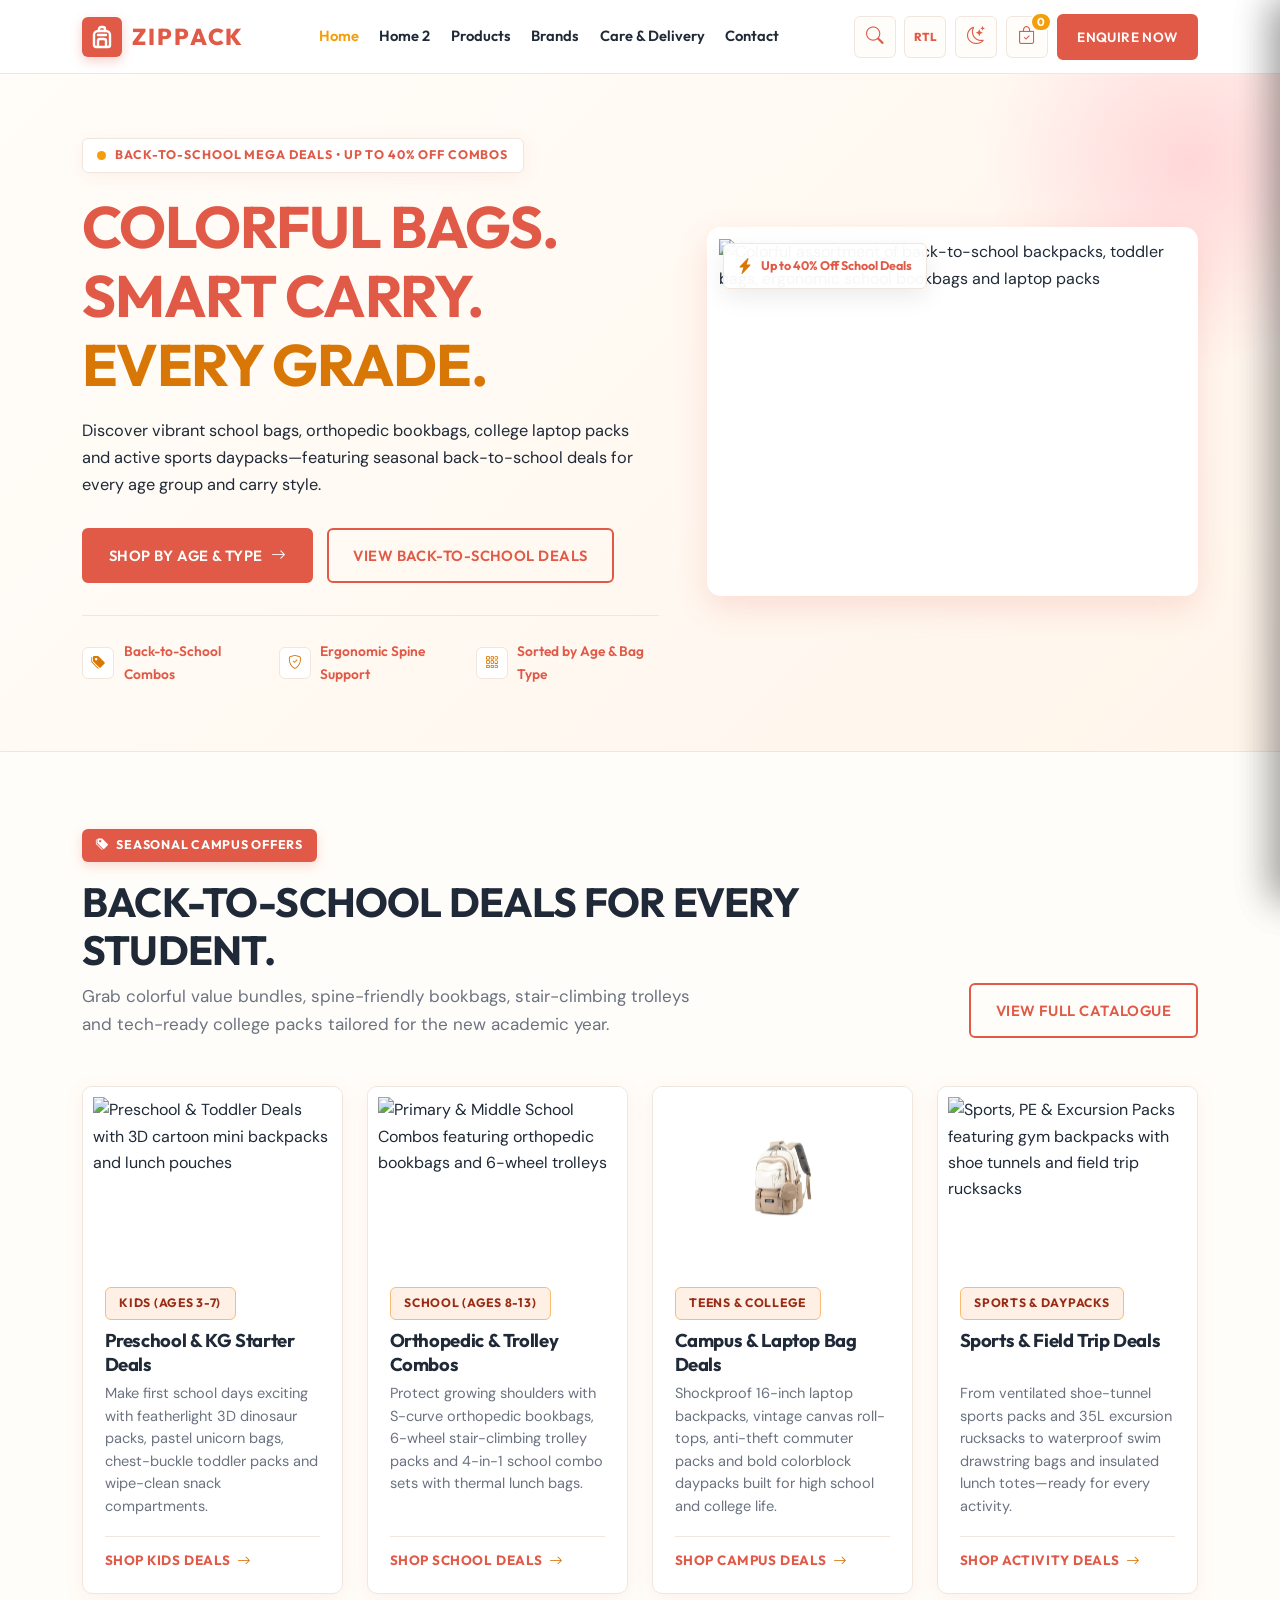
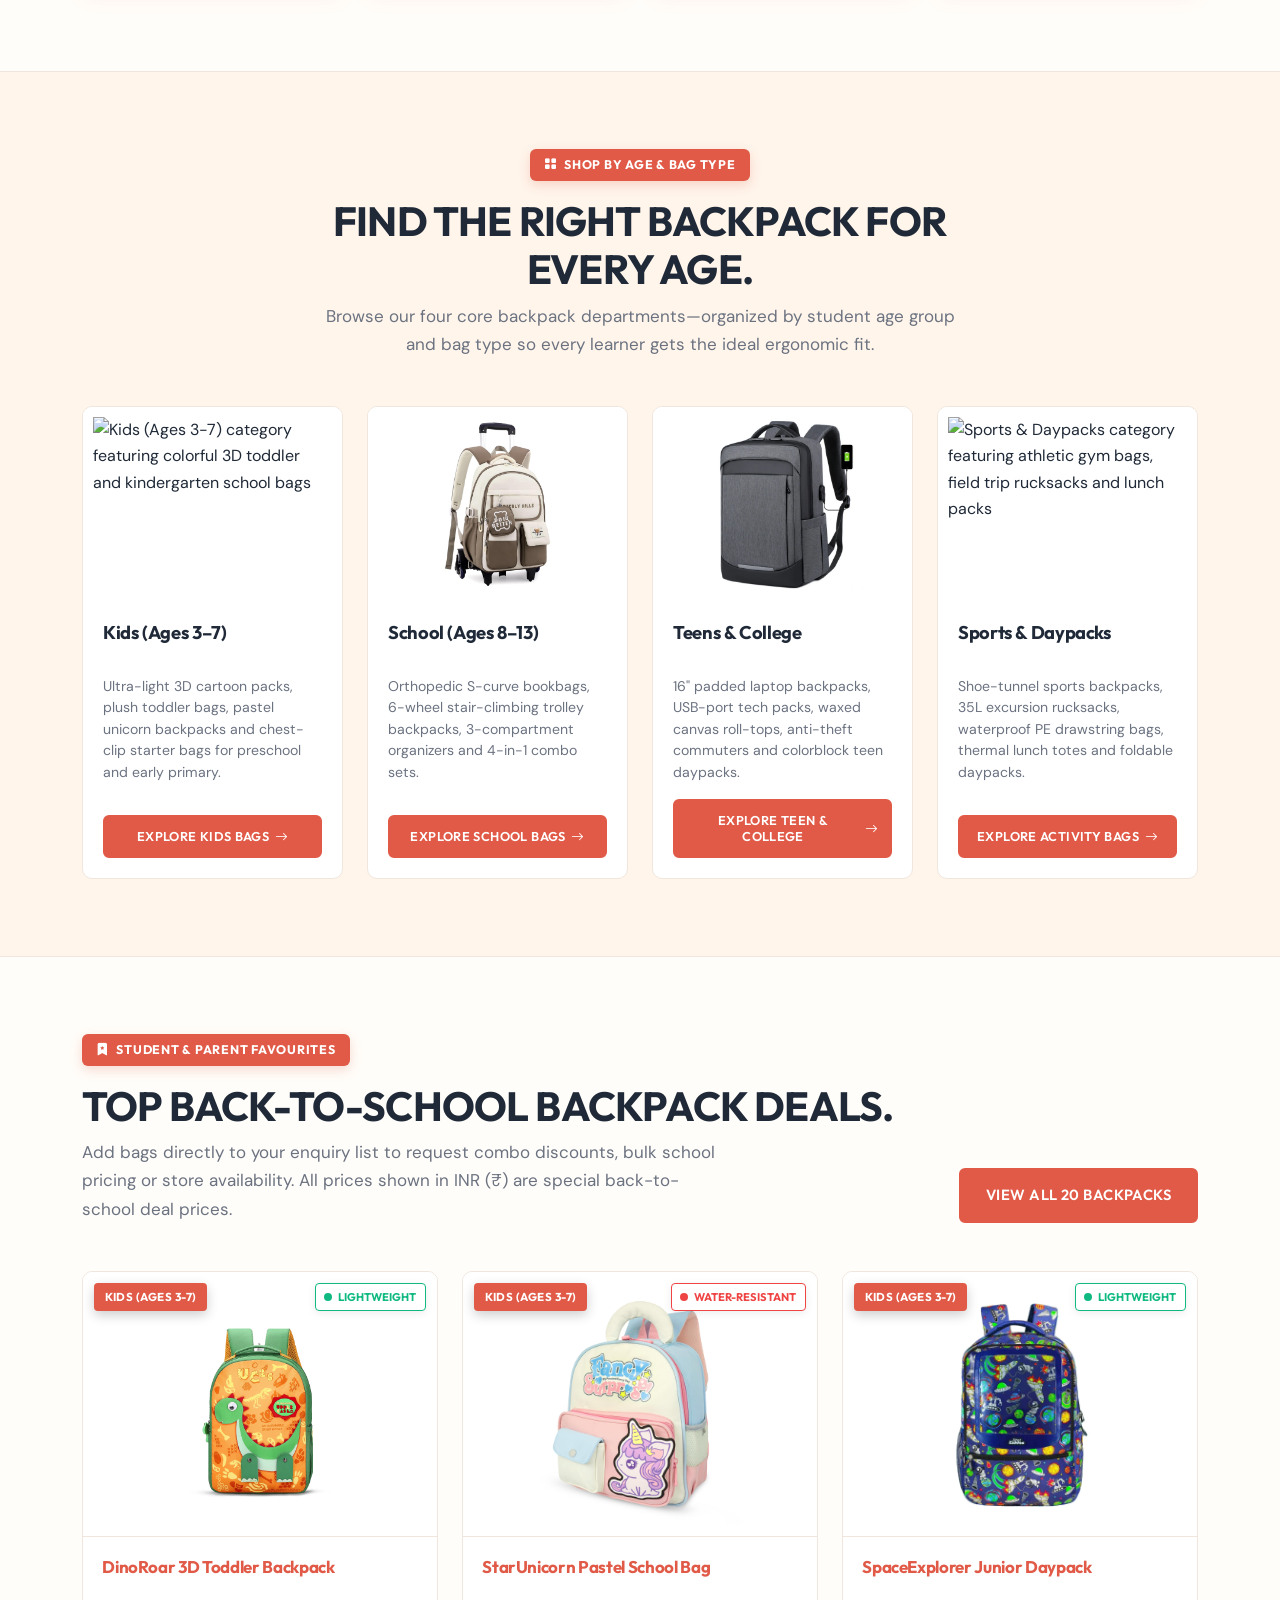
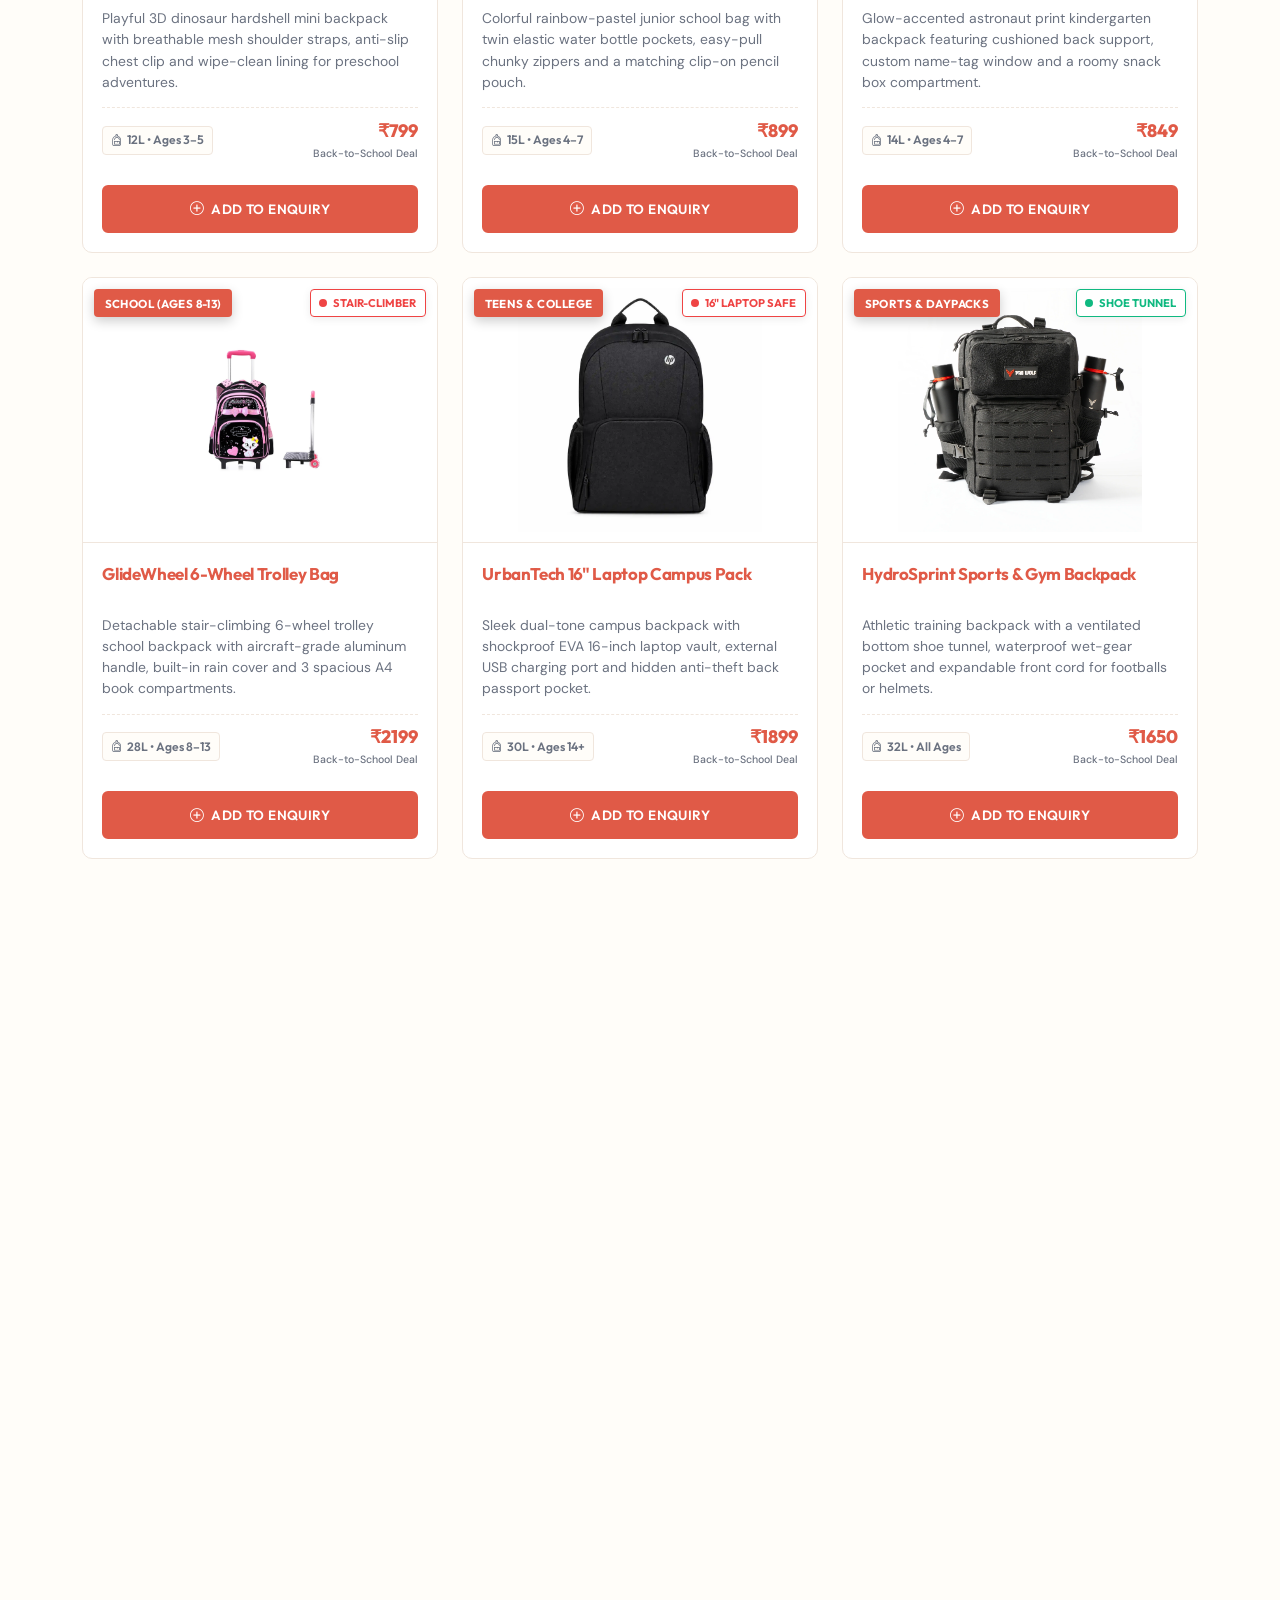
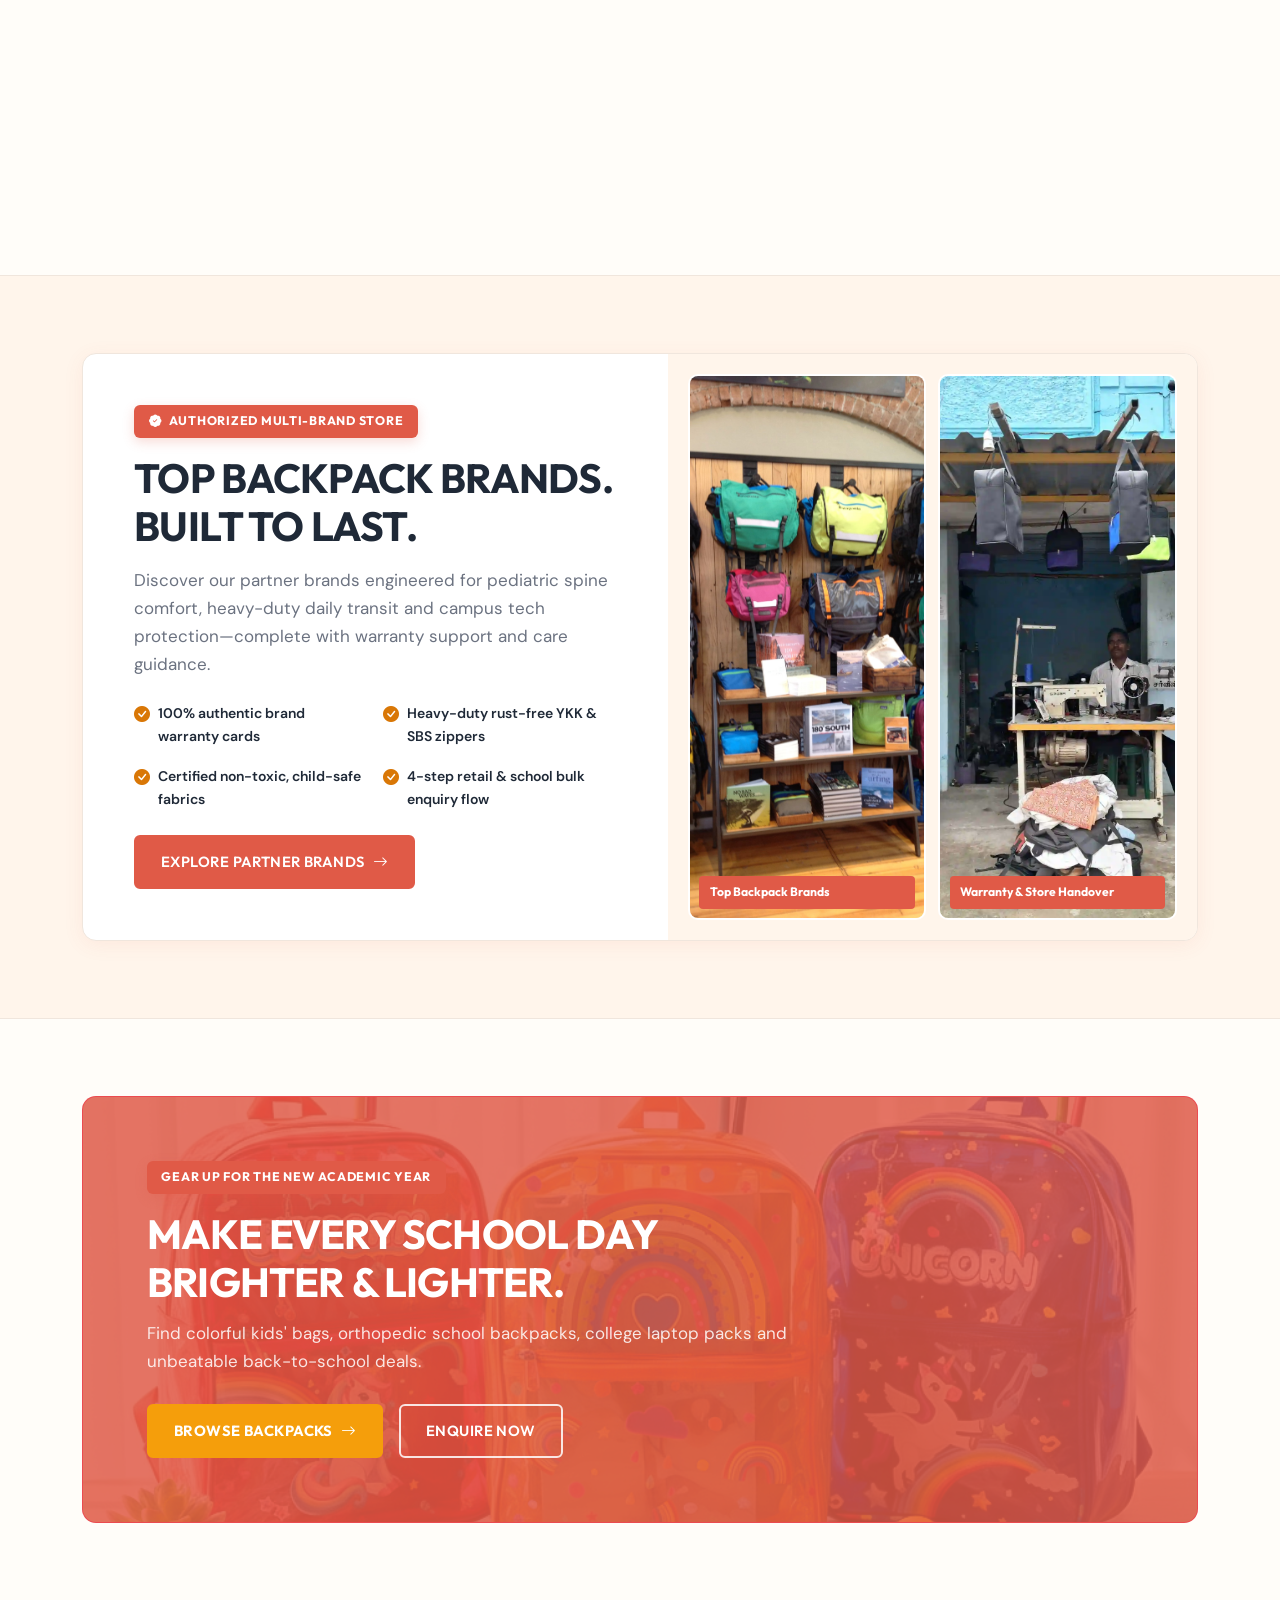
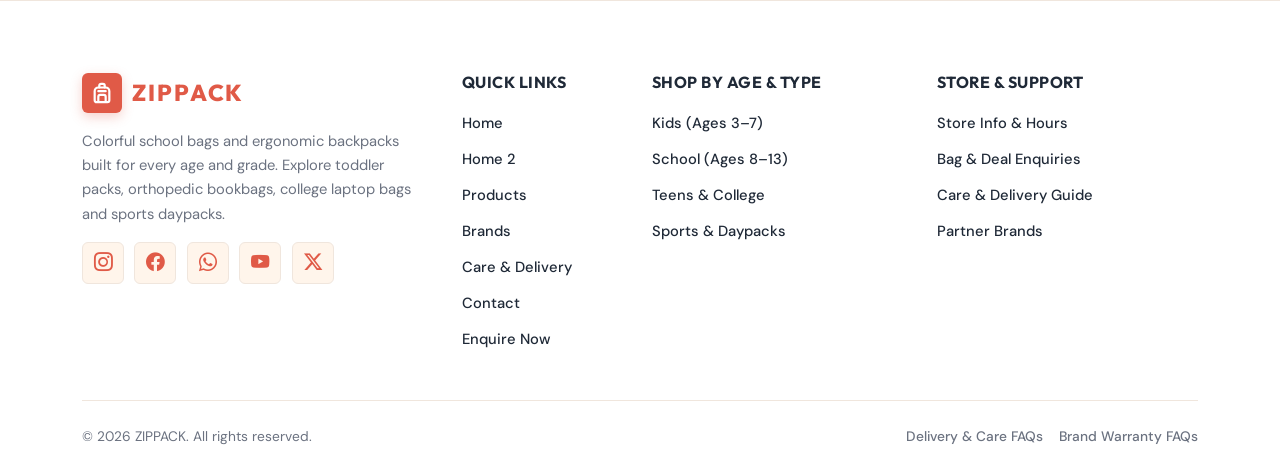
==== commit 2a3a66d8: "U" ====
--- a/index.html
+++ b/index.html
@@ -225,7 +225,7 @@
           <!-- Hero Visual Composition + 3 HTML Overlay Highlights -->
           <div class="hero-visual-wrapper">
             <div class="hero-image-frame">
-              <img src="assets/images/h1-hero-backpack.webp" alt="Colorful assortment of back-to-school backpacks, toddler bags, ergonomic school bookbags and laptop packs" width="900" height="675">
+              <img src="https://thumbs.dreamstime.com/b/jazi-ange-school-backpack-white-background-isolated-product-shot-jazi-ange-school-backpack-white-background-isolated-product-shot-356854535.jpg" alt="Colorful assortment of back-to-school backpacks, toddler bags, ergonomic school bookbags and laptop packs" width="900" height="675">
             </div>
 
             <!-- HTML Overlay Highlight 1 -->
@@ -234,17 +234,8 @@
               <span>Up to 40% Off School Deals</span>
             </div>
 
-            <!-- HTML Overlay Highlight 2 -->
-            <div class="hero-overlay-pill hero-pill-2">
-              <i class="bi bi-stars" aria-hidden="true"></i>
-              <span>Ergonomic &amp; Water-Repellent</span>
-            </div>
-
-            <!-- HTML Overlay Highlight 3 -->
-            <div class="hero-overlay-pill hero-pill-3">
-              <i class="bi bi-check2-circle" aria-hidden="true"></i>
-              <span>Ages 3 to College Ready</span>
-            </div>
+            
+
           </div>
         </div>
       </div>
@@ -270,8 +261,7 @@
           <!-- Selection 1: Preschool & Toddler Deals -->
           <article class="quick-pick-card">
             <div class="quick-pick-media">
-              <img src="assets/images/h1-deal-kids.webp" alt="Preschool & Toddler Deals with 3D cartoon mini backpacks and lunch pouches" loading="lazy" width="600" height="375">
-              <span class="prep-convenience-label"><i class="bi bi-lightning-fill me-1"></i>Flat 30% Off Starters</span>
+              <img src="https://static.vecteezy.com/system/resources/thumbnails/075/832/295/small_2x/kids-girl-school-bag-pink-color-isolated-on-white-background-png.png" alt="Preschool & Toddler Deals with 3D cartoon mini backpacks and lunch pouches" loading="lazy" width="600" height="375">
             </div>
             <div class="quick-pick-body">
               <div>
@@ -290,8 +280,7 @@
           <!-- Selection 2: Primary & Middle School Combos -->
           <article class="quick-pick-card">
             <div class="quick-pick-media">
-              <img src="assets/images/h1-deal-school.webp" alt="Primary & Middle School Combos featuring orthopedic bookbags and 6-wheel trolleys" loading="lazy" width="600" height="375">
-              <span class="prep-convenience-label"><i class="bi bi-gift-fill me-1"></i>Free Rain Cover + Pouch</span>
+              <img src="https://m.media-amazon.com/images/I/61iwjyLYWQL.jpg" alt="Primary & Middle School Combos featuring orthopedic bookbags and 6-wheel trolleys" loading="lazy" width="600" height="375">
             </div>
             <div class="quick-pick-body">
               <div>
@@ -311,7 +300,6 @@
           <article class="quick-pick-card">
             <div class="quick-pick-media">
               <img src="assets/images/h1-deal-college.webp" alt="Teens & College Tech Packs with 16-inch laptop vaults and USB ports" loading="lazy" width="600" height="375">
-              <span class="prep-convenience-label"><i class="bi bi-laptop me-1"></i>Campus Tech Specials</span>
             </div>
             <div class="quick-pick-body">
               <div>
@@ -330,8 +318,7 @@
           <!-- Selection 4: Sports, PE & Excursion Packs -->
           <article class="quick-pick-card">
             <div class="quick-pick-media">
-              <img src="assets/images/h1-deal-sports.webp" alt="Sports, PE & Excursion Packs featuring gym backpacks with shoe tunnels and field trip rucksacks" loading="lazy" width="600" height="375">
-              <span class="prep-convenience-label"><i class="bi bi-award me-1"></i>Buy 2 Save Extra 20%</span>
+              <img src="https://m.media-amazon.com/images/I/71BU6kl1RTL.jpg" alt="Sports, PE & Excursion Packs featuring gym backpacks with shoe tunnels and field trip rucksacks" loading="lazy" width="600" height="375">
             </div>
             <div class="quick-pick-body">
               <div>
@@ -367,8 +354,7 @@
           <!-- Category 1: Kids (Ages 3-7) -->
           <article class="category-showcase-card">
             <div class="category-showcase-img">
-              <img src="assets/images/h1-cat-kids.webp" alt="Kids (Ages 3-7) category featuring colorful 3D toddler and kindergarten school bags" loading="lazy" width="600" height="450">
-              <span class="category-count-pill">5 Models &bull; 10L–16L</span>
+              <img src="https://www.giftoo.in/cdn/shop/files/512iNuxWxHL.png?v=1775641046&width=1946" alt="Kids (Ages 3-7) category featuring colorful 3D toddler and kindergarten school bags" loading="lazy" width="600" height="450">
             </div>
             <div class="category-showcase-body">
               <div>
@@ -385,7 +371,6 @@
           <article class="category-showcase-card">
             <div class="category-showcase-img">
               <img src="assets/images/h1-cat-school.webp" alt="School (Ages 8-13) category featuring orthopedic bookbags and trolley backpacks" loading="lazy" width="600" height="450">
-              <span class="category-count-pill">5 Models &bull; 24L–28L</span>
             </div>
             <div class="category-showcase-body">
               <div>
@@ -402,7 +387,6 @@
           <article class="category-showcase-card">
             <div class="category-showcase-img">
               <img src="assets/images/h1-cat-teens.webp" alt="Teens & College category featuring 16-inch laptop backpacks and anti-theft campus packs" loading="lazy" width="600" height="450">
-              <span class="category-count-pill">5 Models &bull; 25L–30L</span>
             </div>
             <div class="category-showcase-body">
               <div>
@@ -418,8 +402,7 @@
           <!-- Category 4: Sports & Daypacks -->
           <article class="category-showcase-card">
             <div class="category-showcase-img">
-              <img src="assets/images/h1-cat-sports.webp" alt="Sports & Daypacks category featuring athletic gym bags, field trip rucksacks and lunch packs" loading="lazy" width="600" height="450">
-              <span class="category-count-pill">5 Models &bull; 10L–35L</span>
+              <img src="https://assets.myntassets.com/w_412,q_50,,dpr_3,fl_progressive,f_webp/assets/images/17849236/2022/4/11/782e8b7a-e823-4ecc-91bb-47966d2438a91649678892733URBANTRIBEUnisexBlueBackpacks1.jpg" alt="Sports & Daypacks category featuring athletic gym bags, field trip rucksacks and lunch packs" loading="lazy" width="600" height="450">
             </div>
             <div class="category-showcase-body">
               <div>
@@ -632,7 +615,7 @@
               Whether your child is stepping into kindergarten, carrying heavy middle-school textbooks or commuting to college with a laptop, our backpacks balance load weight and keep gear organized.
             </p>
             <div class="why-visual-img">
-              <img src="assets/images/h1-why-comfort.webp" alt="Ergonomic school bags and organized backpack compartments ready for the school day" loading="lazy" width="700" height="440">
+              <img src="https://www.harissonsbags.com/cdn/shop/files/Simplify-Black-orange_01_73c9117e-e4c3-4abd-9d68-88be4f805ca3.webp?v=1757572008&width=2000" alt="Ergonomic school bags and organized backpack compartments ready for the school day" loading="lazy" width="700" height="440">
             </div>
           </div>
 
@@ -777,7 +760,7 @@
         <!-- Brand Column -->
         <div class="col-lg-4 col-md-6">
           <a href="index.html" class="brand-logo mb-3">
-            <span class="brand-logo-mark" style="background-color: var(--mint-secondary); color: #FFFFFF;" aria-hidden="true">
+            <span class="brand-logo-mark" aria-hidden="true">
               <svg width="22" height="22" viewBox="0 0 24 24" fill="none" stroke="currentColor" stroke-width="2.2" stroke-linecap="round" stroke-linejoin="round">
                 <path d="M4 10a4 4 0 0 1 4-4h8a4 4 0 0 1 4 4v10a2 2 0 0 1-2 2H6a2 2 0 0 1-2-2Z"/>
                 <path d="M9 6V4a2 2 0 0 1 2-2h2a2 2 0 0 1 2 2v2"/>
--- a/assets/css/style.css
+++ b/assets/css/style.css
@@ -4,29 +4,29 @@
    ========================================================================== */
 
 :root {
-  /* Core Brand Palette — Royal Indigo Violet, Electric Flame Coral & Academic Gold */
-  --navy-primary: #241442;
-  --navy-dark: #140827;
-  --navy-muted: #442378;
-  --mint-secondary: #FF5436;
-  --mint-hover: #E0381B;
-  --lime-accent: #FFBA08;
-  --lime-dark: #F48C06;
-
-  /* Backgrounds & Surfaces */
-  --bg-ice-white: #F8F9FD;
-  --bg-soft-mint: #EEF0FB;
+  /* Core Light & Radiant Palette — Warm Sunset Coral, Golden Amber & Tangerine Glow */
+  --navy-primary: #E05A47;
+  --navy-dark: #C84332;
+  --navy-muted: #F87171;
+  --mint-secondary: #F59E0B;
+  --mint-hover: #D97706;
+  --lime-accent: #EA580C;
+  --lime-dark: #C2410C;
+
+  /* Backgrounds & Surfaces (Luminous Pearl, Soft Warm Peach Cream & Crisp White) */
+  --bg-ice-white: #FFFDF9;
+  --bg-soft-mint: #FFF5EB;
   --surface-white: #FFFFFF;
 
   /* Typography & Borders */
-  --text-main: #181533;
-  --text-secondary: #524E72;
-  --border-color: #D8DAEE;
+  --text-main: #1F2937;
+  --text-secondary: #6B7280;
+  --border-color: #F0E6DD;
 
   /* Feature & Status Indicators */
-  --veg-green: #00A86B;
-  --nonveg-red: #7C3AED;
-  --error-red: #E63946;
+  --veg-green: #10B981;
+  --nonveg-red: #EF4444;
+  --error-red: #DC2626;
 
   /* Typography Families */
   --font-heading: 'Outfit', -apple-system, BlinkMacSystemFont, sans-serif;
@@ -36,9 +36,9 @@
   --radius-sm: 6px;
   --radius-md: 10px;
   --radius-lg: 14px;
-  --shadow-subtle: 0 4px 20px rgba(36, 20, 66, 0.08);
-  --shadow-hover: 0 12px 32px rgba(36, 20, 66, 0.16);
-  --shadow-drawer: -8px 0 36px rgba(36, 20, 66, 0.25);
+  --shadow-subtle: 0 4px 20px rgba(224, 90, 71, 0.08);
+  --shadow-hover: 0 12px 32px rgba(224, 90, 71, 0.16);
+  --shadow-drawer: -8px 0 36px rgba(0, 0, 0, 0.22);
   --transition-fast: 0.2s cubic-bezier(0.25, 1, 0.5, 1);
   --transition-smooth: 0.35s cubic-bezier(0.22, 1, 0.36, 1);
 }
@@ -70,7 +70,7 @@
 
 h1, h2, h3, h4, h5, h6 {
   font-family: var(--font-heading);
-  color: var(--navy-primary);
+  color: var(--text-main);
   font-weight: 700;
   line-height: 1.18;
   letter-spacing: -0.02em;
@@ -217,9 +217,9 @@
 
 .btn-brand-mint:hover,
 .btn-brand-mint:focus-visible {
-  background-color: var(--lime-accent);
-  border-color: var(--lime-accent);
-  color: #140827;
+  background-color: var(--mint-hover);
+  border-color: var(--mint-hover);
+  color: #FFFFFF;
 }
 
 .btn-brand-outline-white {
@@ -246,38 +246,43 @@
 .btn-brand-outline-white:focus-visible {
   background-color: #FFFFFF;
   border-color: #FFFFFF;
-  color: #140827;
+  color: var(--navy-dark);
 }
 
 .eyebrow-badge {
   display: inline-flex;
   align-items: center;
   gap: 0.45rem;
-  background-color: var(--lime-accent);
-  color: #140827;
+  background-color: var(--navy-primary);
+  color: #FFFFFF !important;
   font-family: var(--font-heading);
   font-weight: 700;
   font-size: 0.78rem;
   letter-spacing: 0.06em;
   text-transform: uppercase;
-  padding: 0.35rem 0.85rem;
+  padding: 0.38rem 0.9rem;
   border-radius: var(--radius-sm);
   margin-bottom: 1rem;
   align-self: flex-start;
   width: fit-content;
   max-width: 100%;
+  box-shadow: 0 4px 12px rgba(224, 90, 71, 0.22);
+}
+
+.eyebrow-badge i {
+  color: #FFFFFF !important;
 }
 
 .eyebrow-badge-mint {
   display: inline-flex;
   align-items: center;
   gap: 0.45rem;
-  background-color: var(--bg-soft-mint);
-  color: var(--navy-primary);
-  border: 1px solid rgba(255, 46, 99, 0.4);
-  font-family: var(--font-heading);
-  font-weight: 600;
-  font-size: 0.78rem;
+  background-color: #FFF0E6;
+  color: #9A2C16 !important;
+  border: 1px solid #FDBA74;
+  font-family: var(--font-heading);
+  font-weight: 700;
+  font-size: 0.76rem;
   letter-spacing: 0.06em;
   text-transform: uppercase;
   padding: 0.35rem 0.85rem;
@@ -286,6 +291,10 @@
   align-self: flex-start;
   width: fit-content;
   max-width: 100%;
+}
+
+.eyebrow-badge-mint i {
+  color: #9A2C16 !important;
 }
 
 .text-center .eyebrow-badge,
@@ -314,7 +323,7 @@
 
 .site-header.is-scrolled {
   padding: 0.6rem 0;
-  box-shadow: 0 6px 24px rgba(15, 41, 107, 0.12);
+  box-shadow: 0 6px 24px rgba(0, 0, 0, 0.08);
 }
 
 .header-inner {
@@ -337,13 +346,20 @@
   width: 40px;
   height: 40px;
   border-radius: var(--radius-sm);
-  background-color: var(--navy-primary);
+  background-color: var(--navy-primary) !important;
   display: inline-flex;
   align-items: center;
   justify-content: center;
-  color: var(--mint-secondary);
+  color: #FFFFFF !important;
   flex-shrink: 0;
   position: relative;
+  box-shadow: 0 4px 12px rgba(224, 90, 71, 0.28);
+}
+
+.brand-logo-mark svg {
+  stroke: #FFFFFF !important;
+  stroke-width: 2.4px !important;
+  display: block;
 }
 
 .brand-logo-text {
@@ -357,7 +373,7 @@
   font-weight: 800;
   font-size: clamp(1.25rem, 1.8vw, 1.5rem);
   letter-spacing: 0.08em;
-  color: var(--navy-primary);
+  color: var(--navy-primary) !important;
 }
 
 .brand-logo-subtitle {
@@ -480,18 +496,17 @@
   color: #FFFFFF;
 }
 
-@media (max-width: 1023px) {
+@media (max-width: 991px) {
   .header-actions > .icon-action-btn {
     display: none !important;
   }
+  /* Enquire button removed from header on tablet & mobile as it is already inside hamburger menu */
   .header-cta-desktop {
-    display: inline-flex !important;
-    padding: 0.52rem 0.95rem;
-    font-size: 0.78rem;
-  }
-}
-
-@media (min-width: 1024px) {
+    display: none !important;
+  }
+}
+
+@media (min-width: 992px) {
   .desktop-nav {
     display: block;
   }
@@ -507,12 +522,10 @@
 
 @media (max-width: 575px) {
   .header-actions {
-    gap: 0.4rem;
+    gap: 0.5rem;
   }
   .header-cta-desktop {
-    padding: 0.45rem 0.72rem;
-    font-size: 0.72rem;
-    letter-spacing: 0.02em;
+    display: none !important;
   }
 }
 
@@ -532,8 +545,7 @@
     font-size: 0.6rem;
   }
   .header-cta-desktop {
-    padding: 0.42rem 0.65rem;
-    font-size: 0.7rem;
+    display: none !important;
   }
   .icon-action-btn,
   .hamburger-btn {
@@ -547,7 +559,7 @@
 .mobile-nav-backdrop {
   position: fixed;
   inset: 0;
-  background-color: rgba(15, 41, 107, 0.58);
+  background-color: rgba(31, 41, 55, 0.55);
   z-index: 1040;
   opacity: 0;
   visibility: hidden;
@@ -662,9 +674,9 @@
 }
 
 [data-theme="dark"] .mobile-nav-links a[href="enquire.html"]:hover {
-  background-color: var(--lime-accent);
-  border-color: var(--lime-accent);
-  color: #140827 !important;
+  background-color: var(--navy-primary);
+  border-color: var(--navy-primary);
+  color: #FFFFFF !important;
 }
 
 .mobile-drawer-tools {
@@ -728,7 +740,7 @@
 }
 
 [data-theme="dark"] .mobile-drawer-action-item {
-  background-color: #241442;
+  background-color: var(--surface-white);
   color: #FFFFFF;
   border-color: var(--border-color);
 }
@@ -938,14 +950,19 @@
   overflow: hidden;
   border: 4px solid var(--surface-white);
   box-shadow: var(--shadow-hover);
-  background-color: var(--navy-primary);
+  background-color: var(--surface-white);
   aspect-ratio: 4 / 3;
+  display: flex;
+  align-items: center;
+  justify-content: center;
 }
 
 .hero-image-frame img {
   width: 100%;
   height: 100%;
-  object-fit: cover;
+  object-fit: contain;
+  object-position: center;
+  padding: 0.5rem;
 }
 
 .hero-overlay-pill {
@@ -957,7 +974,7 @@
   display: inline-flex;
   align-items: center;
   gap: 0.5rem;
-  box-shadow: 0 8px 24px rgba(15, 41, 107, 0.14);
+  box-shadow: 0 8px 24px rgba(0, 0, 0, 0.08);
   font-family: var(--font-heading);
   font-weight: 700;
   font-size: 0.78rem;
@@ -984,19 +1001,19 @@
 }
 
 .hero-pill-2 i {
-  color: var(--lime-accent);
+  color: #FFFFFF;
 }
 
 .hero-pill-3 {
   top: 1rem;
   right: 1rem;
-  background-color: var(--lime-accent);
-  color: #140827;
-  border-color: var(--lime-dark);
+  background-color: var(--navy-dark);
+  color: #FFFFFF;
+  border-color: var(--navy-dark);
 }
 
 .hero-pill-3 i {
-  color: #140827;
+  color: #FFFFFF;
 }
 
 @media (max-width: 575px) {
@@ -1106,15 +1123,20 @@
   width: 100%;
   min-height: 0;
   overflow: hidden;
-  background-color: var(--navy-primary);
-  aspect-ratio: 16 / 10;
+  background-color: var(--surface-white);
+  aspect-ratio: 16 / 11;
   flex-shrink: 0;
+  display: flex;
+  align-items: center;
+  justify-content: center;
 }
 
 .quick-pick-media img {
   width: 100%;
   height: 100%;
-  object-fit: cover;
+  object-fit: contain;
+  object-position: center;
+  padding: 0.65rem;
   transition: transform var(--transition-smooth);
 }
 
@@ -1126,15 +1148,21 @@
   position: absolute;
   top: 0.75rem;
   left: 0.75rem;
-  background-color: var(--lime-accent);
-  color: #140827;
+  background-color: var(--navy-primary) !important;
+  color: #FFFFFF !important;
   font-family: var(--font-heading);
   font-weight: 700;
   font-size: 0.73rem;
   letter-spacing: 0.04em;
   text-transform: uppercase;
-  padding: 0.3rem 0.7rem;
-  border-radius: var(--radius-sm);
+  padding: 0.32rem 0.75rem;
+  border-radius: var(--radius-sm);
+  box-shadow: 0 4px 12px rgba(0, 0, 0, 0.25);
+  z-index: 2;
+}
+
+.prep-convenience-label i {
+  color: #FFFFFF !important;
 }
 
 .quick-pick-body {
@@ -1233,14 +1261,19 @@
   position: relative;
   aspect-ratio: 4 / 3;
   overflow: hidden;
-  background-color: var(--navy-primary);
+  background-color: var(--surface-white);
   flex-shrink: 0;
+  display: flex;
+  align-items: center;
+  justify-content: center;
 }
 
 .category-showcase-img img {
   width: 100%;
   height: 100%;
-  object-fit: cover;
+  object-fit: contain;
+  object-position: center;
+  padding: 0.65rem;
   transition: transform var(--transition-smooth);
 }
 
@@ -1252,13 +1285,15 @@
   position: absolute;
   bottom: 0.75rem;
   right: 0.75rem;
-  background-color: rgba(15, 41, 107, 0.92);
-  color: #FFFFFF;
-  font-family: var(--font-heading);
-  font-weight: 600;
+  background-color: var(--navy-primary) !important;
+  color: #FFFFFF !important;
+  font-family: var(--font-heading);
+  font-weight: 700;
   font-size: 0.74rem;
   padding: 0.28rem 0.65rem;
   border-radius: var(--radius-sm);
+  box-shadow: 0 4px 12px rgba(0, 0, 0, 0.2);
+  z-index: 2;
 }
 
 .category-showcase-body {
@@ -1375,15 +1410,20 @@
   position: relative;
   aspect-ratio: 4 / 3;
   overflow: hidden;
-  background-color: var(--bg-ice-white);
+  background-color: var(--surface-white);
   border-bottom: 1px solid var(--border-color);
   flex-shrink: 0;
+  display: flex;
+  align-items: center;
+  justify-content: center;
 }
 
 .product-card-media img {
   width: 100%;
   height: 100%;
-  object-fit: cover;
+  object-fit: contain;
+  object-position: center;
+  padding: 0.65rem;
   transition: transform var(--transition-smooth);
 }
 
@@ -1395,15 +1435,17 @@
   position: absolute;
   top: 0.7rem;
   left: 0.7rem;
-  background-color: rgba(15, 41, 107, 0.9);
-  color: #FFFFFF;
-  font-family: var(--font-heading);
-  font-weight: 600;
+  background-color: var(--navy-primary) !important;
+  color: #FFFFFF !important;
+  font-family: var(--font-heading);
+  font-weight: 700;
   font-size: 0.72rem;
   letter-spacing: 0.04em;
   text-transform: uppercase;
-  padding: 0.25rem 0.6rem;
+  padding: 0.28rem 0.65rem;
   border-radius: 4px;
+  box-shadow: 0 4px 12px rgba(0, 0, 0, 0.2);
+  z-index: 2;
 }
 
 /* Veg / Non-Veg Food Safety Indicator */
@@ -1581,14 +1623,20 @@
   border-radius: var(--radius-md);
   overflow: hidden;
   margin-top: 1.35rem;
-  border: 2px solid rgba(255, 46, 99, 0.4);
+  border: 2px solid rgba(255, 255, 255, 0.4);
   aspect-ratio: 16 / 10;
+  background-color: var(--surface-white);
+  display: flex;
+  align-items: center;
+  justify-content: center;
 }
 
 .why-visual-img img {
   width: 100%;
   height: 100%;
-  object-fit: cover;
+  object-fit: contain;
+  object-position: center;
+  padding: 0.5rem;
 }
 
 .why-features-grid {
@@ -1631,14 +1679,15 @@
   width: 44px;
   height: 44px;
   border-radius: var(--radius-sm);
-  background-color: var(--bg-soft-mint);
-  color: var(--navy-primary);
+  background-color: var(--navy-primary) !important;
+  color: #FFFFFF !important;
   display: inline-flex;
   align-items: center;
   justify-content: center;
   font-size: 1.25rem;
   margin-bottom: 0.85rem;
   flex-shrink: 0;
+  box-shadow: 0 4px 12px rgba(224, 90, 71, 0.25);
 }
 
 /* ==========================================================================
@@ -1692,12 +1741,15 @@
   position: relative;
   border: 2px solid var(--surface-white);
   min-height: 210px;
+  height: 100%;
 }
 
 .storage-visual-card img {
   width: 100%;
   height: 100%;
   object-fit: cover;
+  object-position: center;
+  display: block;
 }
 
 .storage-visual-caption {
@@ -1705,11 +1757,11 @@
   bottom: 0.6rem;
   left: 0.6rem;
   right: 0.6rem;
-  background-color: rgba(15, 41, 107, 0.9);
-  color: #FFFFFF;
+  background-color: var(--navy-primary) !important;
+  color: #FFFFFF !important;
   font-family: var(--font-heading);
   font-size: 0.76rem;
-  font-weight: 600;
+  font-weight: 700;
   padding: 0.4rem 0.65rem;
   border-radius: 4px;
 }
@@ -1776,11 +1828,21 @@
   width: 100%;
 }
 
-.page-hero-banner .eyebrow-badge {
+.page-hero-banner .eyebrow-badge,
+.contact-info-card .eyebrow-badge {
   display: inline-flex;
   align-items: center;
   gap: 0.45rem;
   margin-bottom: 0.75rem;
+  background-color: rgba(255, 255, 255, 0.22) !important;
+  color: #FFFFFF !important;
+  border: 1px solid rgba(255, 255, 255, 0.6) !important;
+  box-shadow: 0 4px 12px rgba(0, 0, 0, 0.15) !important;
+}
+
+.page-hero-banner .eyebrow-badge i,
+.contact-info-card .eyebrow-badge i {
+  color: #FFFFFF !important;
 }
 
 .page-hero-banner h1 {
@@ -2108,7 +2170,7 @@
   align-self: flex-start;
   width: fit-content;
   background-color: var(--navy-primary);
-  color: var(--lime-accent);
+  color: #FFFFFF !important;
   font-family: var(--font-heading);
   font-weight: 800;
   font-size: 0.9rem;
@@ -2174,7 +2236,7 @@
   height: 38px;
   border-radius: var(--radius-sm);
   background-color: var(--navy-primary);
-  color: var(--lime-accent);
+  color: #FFFFFF !important;
   font-family: var(--font-heading);
   font-weight: 800;
   font-size: 0.88rem;
@@ -2302,7 +2364,7 @@
    15. CONTACT & ORDER ENQUIRY PAGE
    ========================================================================== */
 .contact-info-card {
-  background-color: var(--navy-primary);
+  background: linear-gradient(135deg, var(--navy-primary) 0%, var(--lime-accent) 100%);
   color: #FFFFFF;
   border-radius: var(--radius-lg);
   padding: clamp(1.25rem, 2.5vw, 2.15rem);
@@ -2310,6 +2372,7 @@
   display: flex;
   flex-direction: column;
   overflow: hidden;
+  box-shadow: 0 16px 36px rgba(224, 90, 71, 0.2);
 }
 
 .contact-info-card h3 {
@@ -2504,7 +2567,13 @@
 
 .site-footer .brand-logo-mark {
   background-color: var(--navy-primary) !important;
-  color: var(--mint-secondary) !important;
+  color: #FFFFFF !important;
+  box-shadow: 0 4px 12px rgba(224, 90, 71, 0.28);
+}
+
+.site-footer .brand-logo-mark svg {
+  stroke: #FFFFFF !important;
+  stroke-width: 2.4px !important;
 }
 
 .site-footer .brand-logo-title,
@@ -2523,7 +2592,7 @@
   font-family: var(--font-heading);
   font-weight: 700;
   font-size: 1rem;
-  color: var(--navy-primary) !important;
+  color: var(--text-main) !important;
   letter-spacing: 0.03em;
   text-transform: uppercase;
   margin-bottom: 1.15rem;
@@ -2551,20 +2620,20 @@
 }
 
 .footer-links a:hover {
-  color: var(--mint-secondary) !important;
+  color: var(--navy-primary) !important;
   transform: translateX(3px);
 }
 
 .site-footer .social-icon-link {
-  background-color: var(--bg-ice-white);
+  background-color: var(--bg-soft-mint);
   border: 1px solid var(--border-color);
   color: var(--navy-primary) !important;
 }
 
 .site-footer .social-icon-link:hover,
 .site-footer .social-icon-link:focus-visible {
-  background-color: var(--mint-secondary);
-  border-color: var(--mint-secondary);
+  background-color: var(--navy-primary);
+  border-color: var(--navy-primary);
   color: #FFFFFF !important;
 }
 
@@ -2590,7 +2659,7 @@
 
 .footer-bottom a:hover,
 .site-footer .text-white-50:hover {
-  color: var(--mint-secondary) !important;
+  color: var(--navy-primary) !important;
 }
 
 @media (min-width: 768px) {
@@ -2640,14 +2709,14 @@
 
 /* Dark Theme Variable Overrides & Surface Styling */
 [data-theme="dark"] {
-  --bg-ice-white: #0E0B1A;
-  --bg-soft-mint: #17132B;
-  --surface-white: #201A3D;
-  --text-main: #F5F4FA;
-  --text-secondary: #A7A3C8;
-  --border-color: #332B59;
-  --shadow-subtle: 0 4px 20px rgba(0, 0, 0, 0.4);
-  --shadow-hover: 0 12px 32px rgba(0, 0, 0, 0.55);
+  --bg-ice-white: #121316;
+  --bg-soft-mint: #1A1B20;
+  --surface-white: #22232A;
+  --text-main: #F4F4F6;
+  --text-secondary: #9E9EA8;
+  --border-color: #2E303A;
+  --shadow-subtle: 0 4px 20px rgba(0, 0, 0, 0.45);
+  --shadow-hover: 0 12px 32px rgba(0, 0, 0, 0.6);
 }
 
 [data-theme="dark"] body {
@@ -2690,44 +2759,44 @@
 }
 
 [data-theme="dark"] .brand-logo-mark {
-  background-color: var(--mint-secondary);
+  background-color: var(--navy-primary);
   color: #FFFFFF !important;
 }
 
 [data-theme="dark"] .brand-logo-subtitle,
 [data-theme="dark"] .hero-title span {
-  color: var(--lime-accent);
+  color: var(--mint-secondary);
 }
 
 [data-theme="dark"] .eyebrow-badge-mint {
-  background-color: rgba(255, 46, 99, 0.18);
-  color: var(--lime-accent);
-  border-color: rgba(255, 46, 99, 0.55);
+  background-color: rgba(245, 158, 11, 0.16);
+  color: var(--mint-secondary);
+  border-color: rgba(245, 158, 11, 0.45);
 }
 
 [data-theme="dark"] .why-feature-icon,
 [data-theme="dark"] .h2-why-icon-wrap,
 [data-theme="dark"] .hero-trust-icon {
-  background-color: rgba(255, 46, 99, 0.18);
-  color: var(--lime-accent);
-  border-color: rgba(255, 46, 99, 0.45);
+  background-color: rgba(224, 90, 71, 0.16);
+  color: var(--navy-primary);
+  border-color: rgba(224, 90, 71, 0.4);
 }
 
 [data-theme="dark"] .site-header,
 [data-theme="dark"] .header-home2,
 [data-theme="dark"] .header-home2.is-scrolled {
-  background-color: rgba(20, 8, 39, 0.96);
+  background-color: rgba(18, 19, 22, 0.98);
   border-bottom-color: var(--border-color);
 }
 
 [data-theme="dark"] .site-footer {
-  background-color: rgba(20, 8, 39, 0.96);
+  background-color: rgba(18, 19, 22, 0.98);
   color: var(--text-main);
   border-top-color: var(--border-color);
 }
 
 [data-theme="dark"] .site-footer .brand-logo-mark {
-  background-color: var(--mint-secondary) !important;
+  background-color: var(--navy-primary) !important;
   color: #FFFFFF !important;
 }
 
@@ -2742,69 +2811,69 @@
 [data-theme="dark"] .site-footer .footer-bottom,
 [data-theme="dark"] .site-footer .footer-bottom a,
 [data-theme="dark"] .site-footer .text-white-50 {
-  color: rgba(245, 244, 250, 0.88) !important;
+  color: #9E9EA8 !important;
 }
 
 [data-theme="dark"] .site-footer .footer-links a {
-  color: rgba(245, 244, 250, 0.92) !important;
+  color: #F4F4F6 !important;
 }
 
 [data-theme="dark"] .site-footer .footer-links a:hover,
 [data-theme="dark"] .site-footer .footer-bottom a:hover,
 [data-theme="dark"] .site-footer .text-white-50:hover {
-  color: var(--lime-accent) !important;
+  color: var(--mint-secondary) !important;
 }
 
 [data-theme="dark"] .site-footer .social-icon-link {
-  background-color: #241442;
+  background-color: #22232A;
   border-color: var(--border-color);
   color: #FFFFFF !important;
 }
 
 [data-theme="dark"] .site-footer .social-icon-link:hover,
 [data-theme="dark"] .site-footer .social-icon-link:focus-visible {
-  background-color: var(--mint-secondary);
-  border-color: var(--mint-secondary);
+  background-color: var(--navy-primary);
+  border-color: var(--navy-primary);
   color: #FFFFFF !important;
 }
 
 [data-theme="dark"] .icon-action-btn,
 [data-theme="dark"] .drawer-close-btn {
-  background-color: #241442;
+  background-color: #22232A;
   color: #FFFFFF;
   border-color: var(--border-color);
 }
 
 [data-theme="dark"] .icon-action-btn:hover,
 [data-theme="dark"] .drawer-close-btn:hover {
-  background-color: var(--mint-secondary);
-  color: #FFFFFF;
-  border-color: var(--mint-secondary);
+  background-color: var(--navy-primary);
+  color: #FFFFFF;
+  border-color: var(--navy-primary);
 }
 
 [data-theme="dark"] .btn-brand-primary {
-  background-color: var(--mint-secondary);
-  border-color: var(--mint-secondary);
+  background-color: var(--navy-primary);
+  border-color: var(--navy-primary);
   color: #FFFFFF;
 }
 
 [data-theme="dark"] .btn-brand-primary:hover,
 [data-theme="dark"] .btn-brand-primary:focus-visible {
-  background-color: var(--lime-accent);
-  border-color: var(--lime-accent);
-  color: #140827;
+  background-color: var(--navy-dark);
+  border-color: var(--navy-dark);
+  color: #FFFFFF;
 }
 
 [data-theme="dark"] .btn-brand-secondary {
-  color: var(--lime-accent);
-  border-color: var(--lime-accent);
+  color: var(--navy-primary);
+  border-color: var(--navy-primary);
 }
 
 [data-theme="dark"] .btn-brand-secondary:hover,
 [data-theme="dark"] .btn-brand-secondary:focus-visible {
-  background-color: var(--lime-accent);
-  border-color: var(--lime-accent);
-  color: #140827;
+  background-color: var(--navy-primary);
+  border-color: var(--navy-primary);
+  color: #FFFFFF;
 }
 
 [data-theme="dark"] .btn-brand-secondary .text-dark {
@@ -2826,26 +2895,38 @@
 }
 
 [data-theme="dark"] .hero-tagline-bar {
-  background-color: rgba(36, 18, 62, 0.95);
-  border-color: rgba(255, 84, 54, 0.5);
+  background-color: rgba(18, 19, 22, 0.95);
+  border-color: rgba(245, 158, 11, 0.5);
 }
 
 [data-theme="dark"] .hero-overlay-pill.hero-pill-1,
 [data-theme="dark"] .h2-floating-cat-card {
-  background-color: #201A3D;
-  color: #FFFFFF;
-  border-color: rgba(255, 84, 54, 0.5);
+  background-color: #22232A;
+  color: #FFFFFF;
+  border-color: rgba(245, 158, 11, 0.5);
 }
 
 [data-theme="dark"] .hero-overlay-pill.hero-pill-2 {
-  background-color: #140827;
-  color: #FFFFFF;
-  border-color: var(--lime-accent);
+  background-color: var(--navy-dark);
+  color: #FFFFFF;
+  border-color: var(--mint-secondary);
 }
 
 [data-theme="dark"] .hero-overlay-pill.hero-pill-3 {
-  background-color: var(--lime-accent);
-  color: #140827;
+  background-color: var(--mint-secondary);
+  color: #FFFFFF;
+}
+
+[data-theme="dark"] .hero-overlay-pill.hero-pill-2 {
+  background-color: var(--navy-dark);
+  color: #FFFFFF;
+  border-color: rgba(255, 255, 255, 0.4);
+}
+
+[data-theme="dark"] .hero-overlay-pill.hero-pill-3 {
+  background-color: var(--navy-dark);
+  color: #FFFFFF;
+  border-color: rgba(255, 255, 255, 0.4);
 }
 
 [data-theme="dark"] .h2-floating-cat-meta strong {
@@ -2864,12 +2945,12 @@
 
 [data-theme="dark"] .handling-key-point {
   color: var(--lime-accent);
-  background-color: rgba(255, 186, 8, 0.16);
+  background-color: rgba(245, 158, 11, 0.16);
 }
 
 [data-theme="dark"] .handling-highlight-tag {
   color: var(--lime-accent);
-  background-color: rgba(255, 84, 54, 0.22);
+  background-color: rgba(197, 155, 39, 0.22);
 }
 
 /* RTL Layout Adjustments */
@@ -3101,14 +3182,15 @@
   width: 44px;
   height: 44px;
   border-radius: var(--radius-sm);
-  background-color: var(--navy-primary);
-  color: var(--lime-accent);
+  background-color: var(--navy-primary) !important;
+  color: #FFFFFF !important;
   display: inline-flex;
   align-items: center;
   justify-content: center;
   font-size: 1.25rem;
   margin-bottom: 0.85rem;
   flex-shrink: 0;
+  box-shadow: 0 4px 12px rgba(224, 90, 71, 0.25);
 }
 
 .quality-feature-box h4 {
@@ -3148,10 +3230,10 @@
   bottom: 1.25rem;
   left: 1.25rem;
   right: 1.25rem;
-  background: rgba(7, 22, 61, 0.88);
+  background: rgba(18, 19, 22, 0.88);
   backdrop-filter: blur(12px);
   -webkit-backdrop-filter: blur(12px);
-  border: 1px solid rgba(255, 46, 99, 0.45);
+  border: 1px solid rgba(255, 255, 255, 0.25);
   border-radius: var(--radius-sm);
   padding: 0.85rem 1.15rem;
   color: #FFFFFF;
@@ -3164,12 +3246,12 @@
   display: block;
   font-family: var(--font-heading);
   font-size: 0.95rem;
-  color: var(--lime-accent);
+  color: #FFFFFF;
 }
 
 .quality-visual-badge span {
   font-size: 0.78rem;
-  color: rgba(255, 255, 255, 0.85);
+  color: rgba(255, 255, 255, 0.9);
 }
 
 /* Dark Mode Support for New Sections */
@@ -3185,15 +3267,15 @@
 }
 
 [data-theme="dark"] .prep-temp-badge {
-  background-color: #140827;
+  background-color: var(--navy-dark);
   color: var(--lime-accent);
-  border-color: rgba(255, 84, 54, 0.4);
+  border-color: rgba(255, 90, 31, 0.4);
 }
 
 [data-theme="dark"] .prep-icon-box {
-  background-color: rgba(255, 84, 54, 0.18);
+  background-color: rgba(255, 90, 31, 0.18);
   color: var(--lime-accent);
-  border-color: rgba(255, 84, 54, 0.45);
+  border-color: rgba(255, 90, 31, 0.45);
 }
 
 [data-theme="dark"] .quality-visual-frame {
@@ -3236,11 +3318,11 @@
 
 .back-to-top-btn:hover,
 .back-to-top-btn:focus-visible {
-  background-color: var(--navy-primary);
-  color: var(--lime-accent);
-  border-color: var(--lime-accent);
+  background-color: var(--navy-dark);
+  color: #FFFFFF;
+  border-color: #FFFFFF;
   transform: translateY(-3px);
-  box-shadow: 0 12px 28px rgba(36, 20, 66, 0.45);
+  box-shadow: 0 12px 28px rgba(0, 0, 0, 0.28);
 }
 
 [dir="rtl"] .back-to-top-btn {
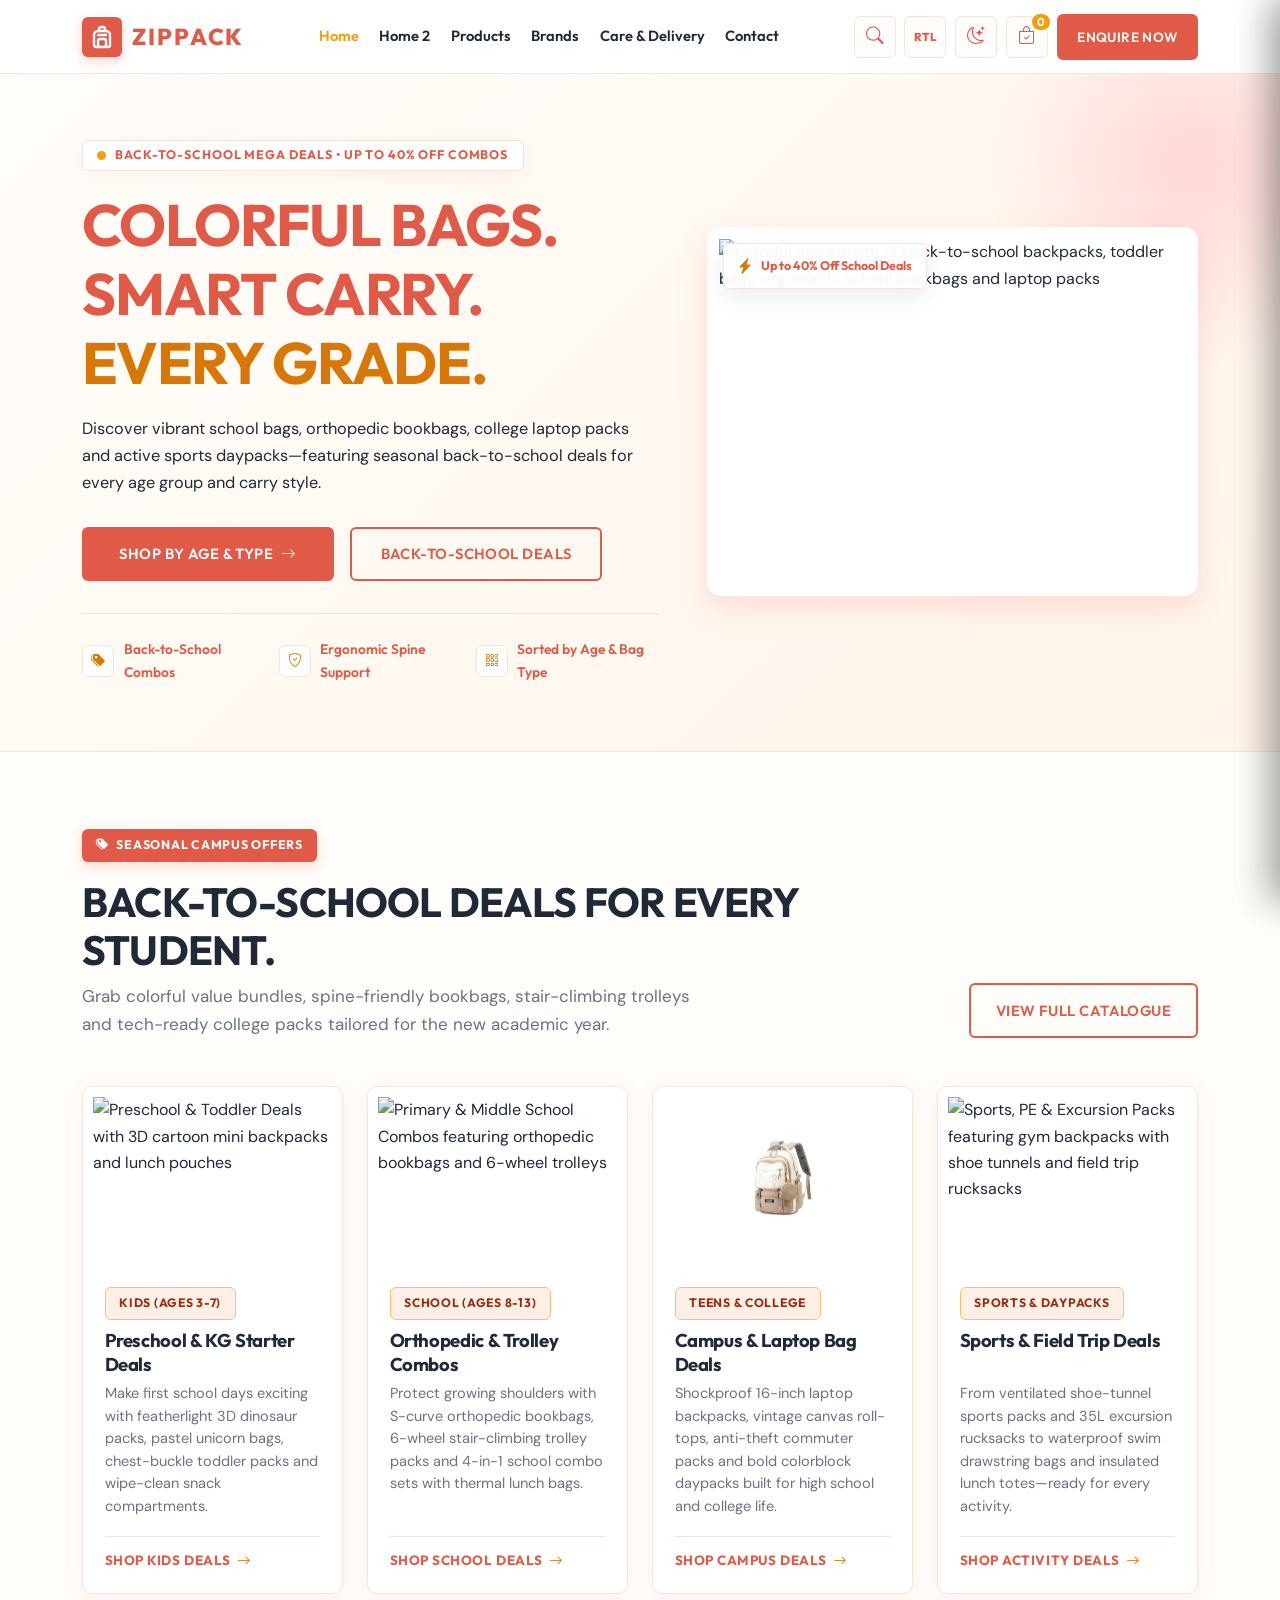
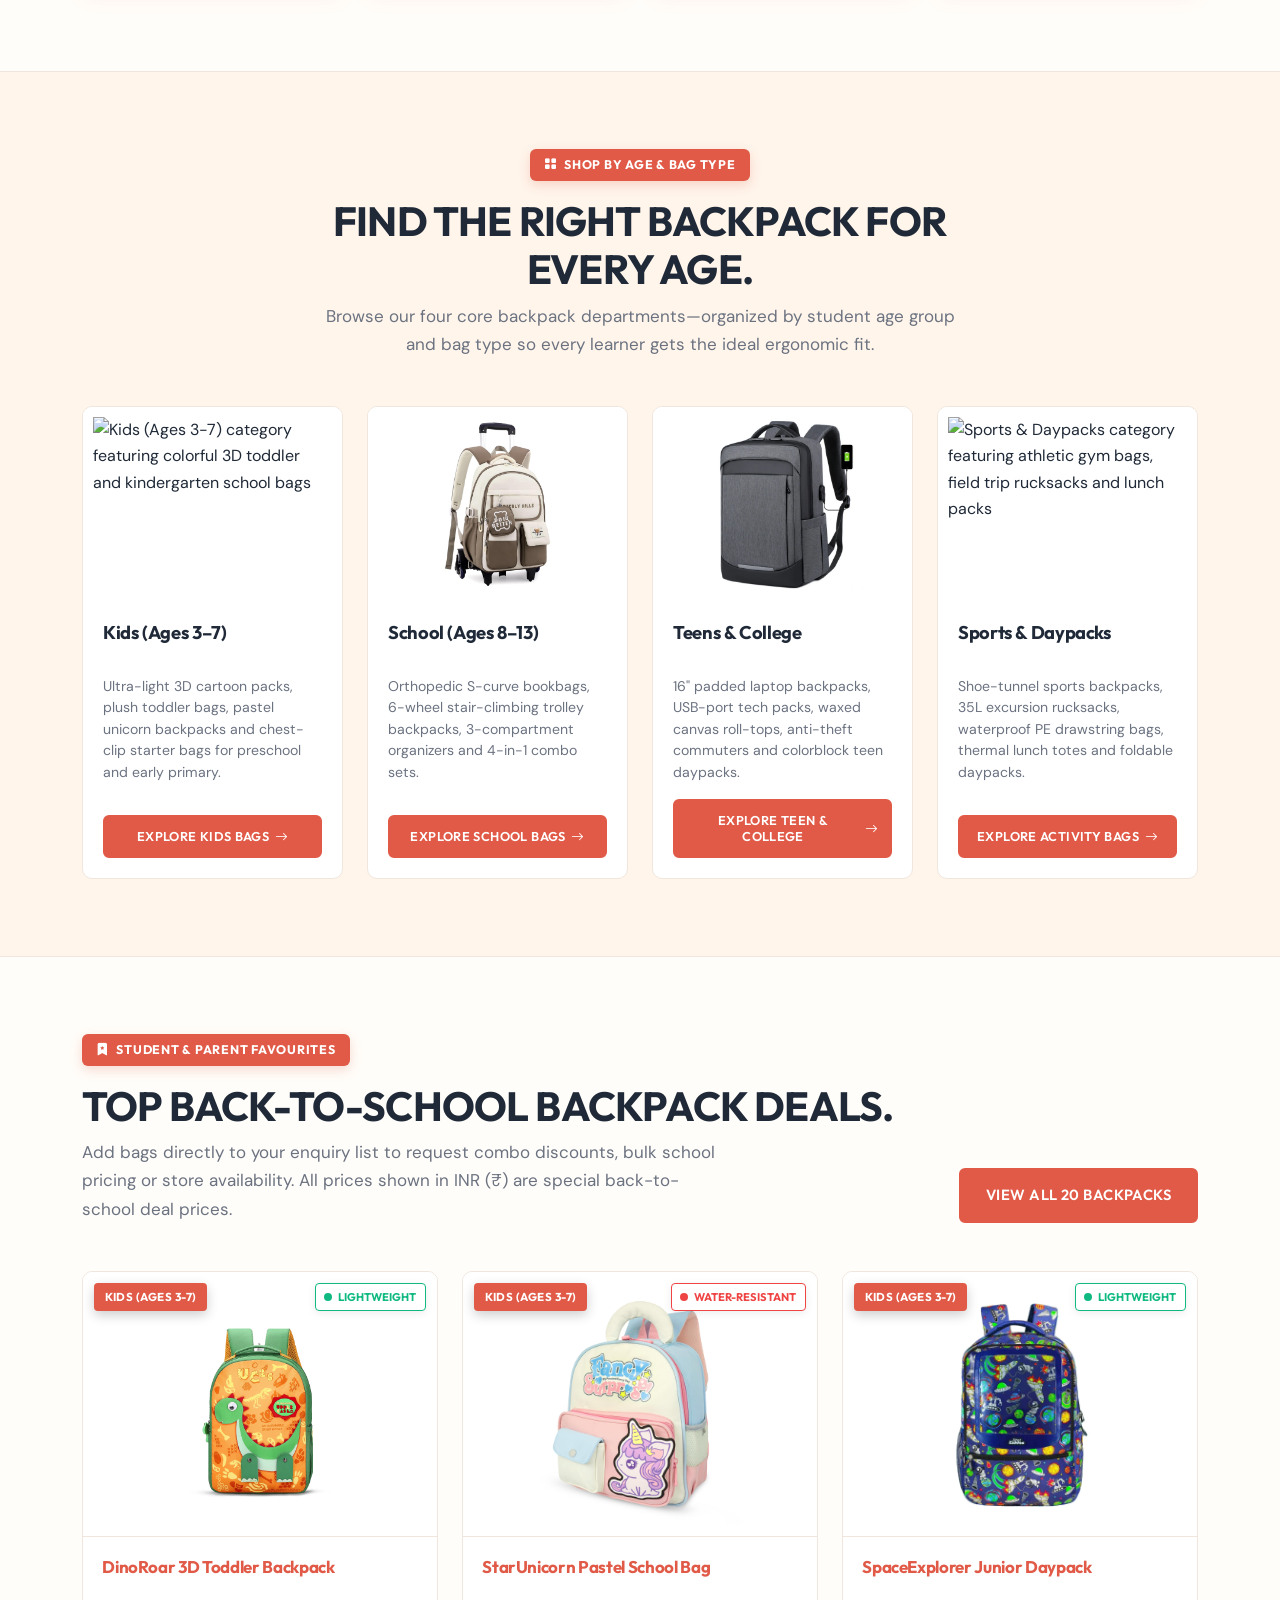
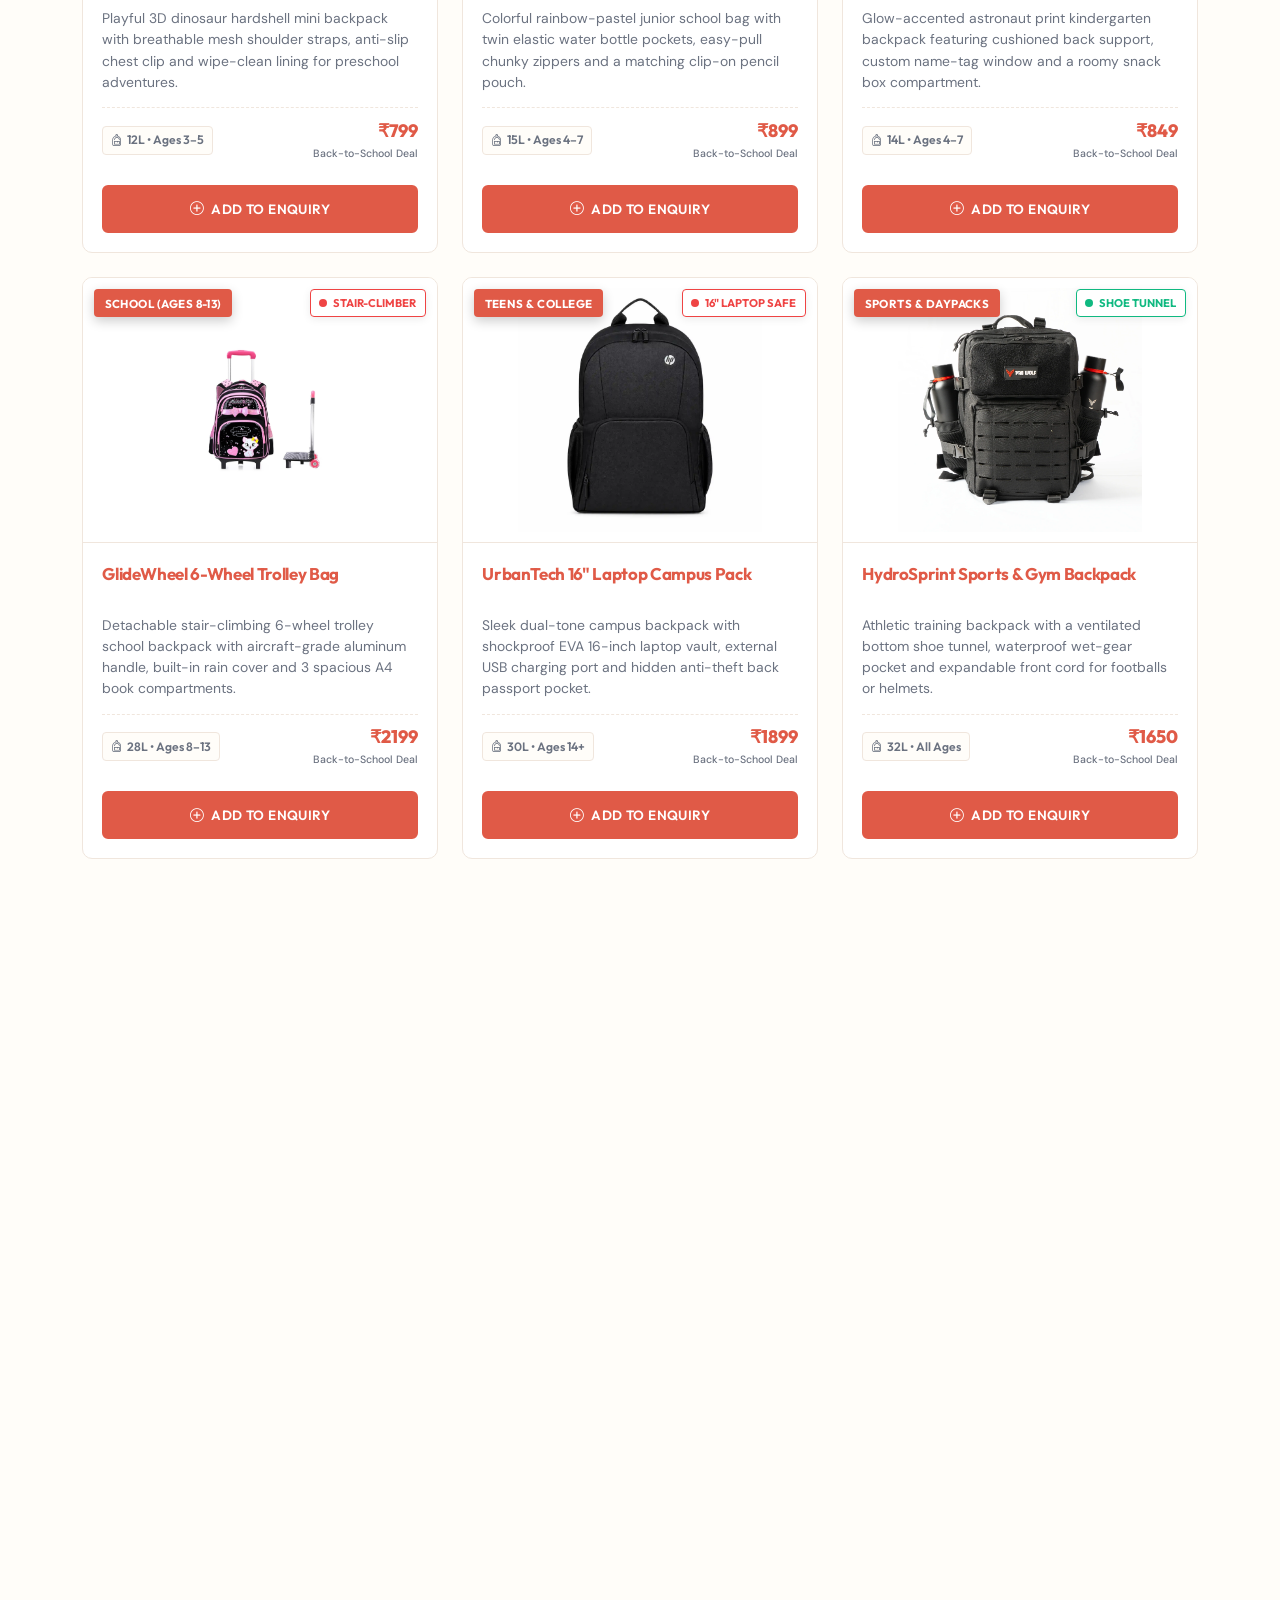
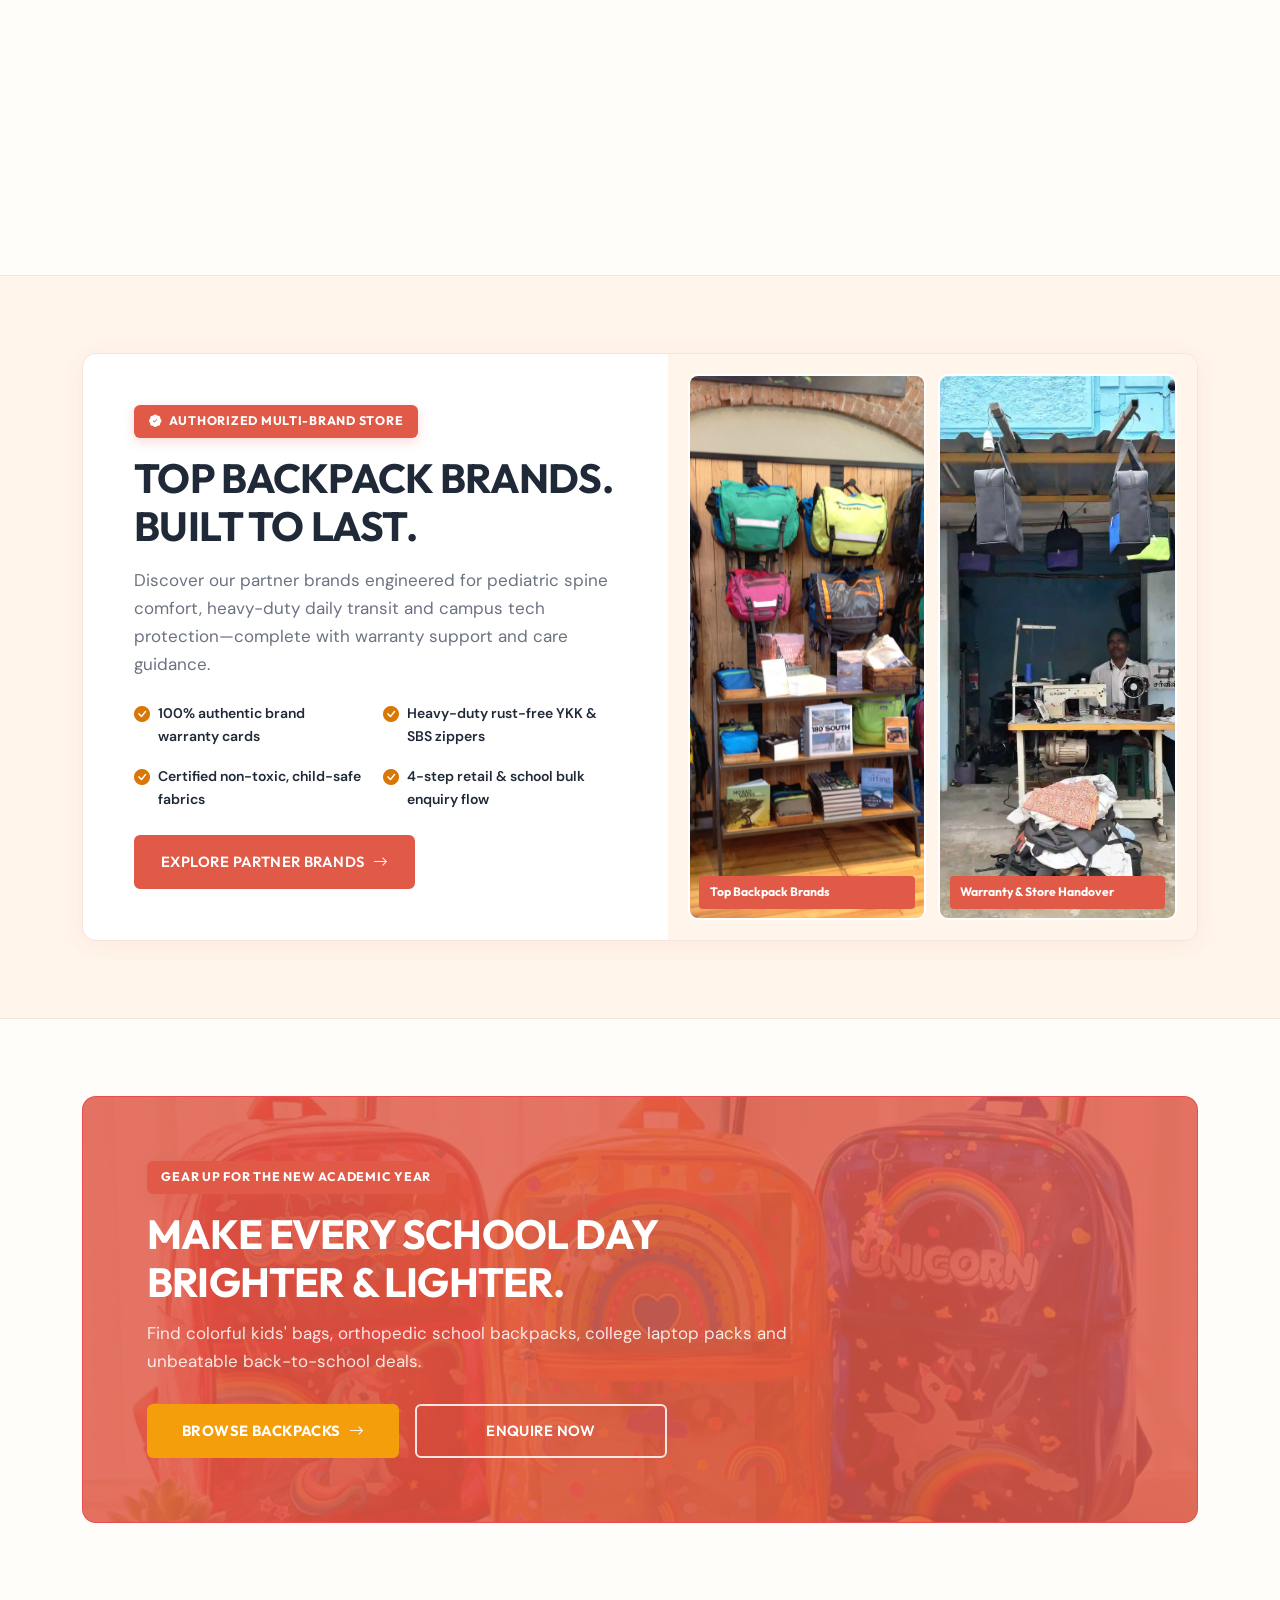
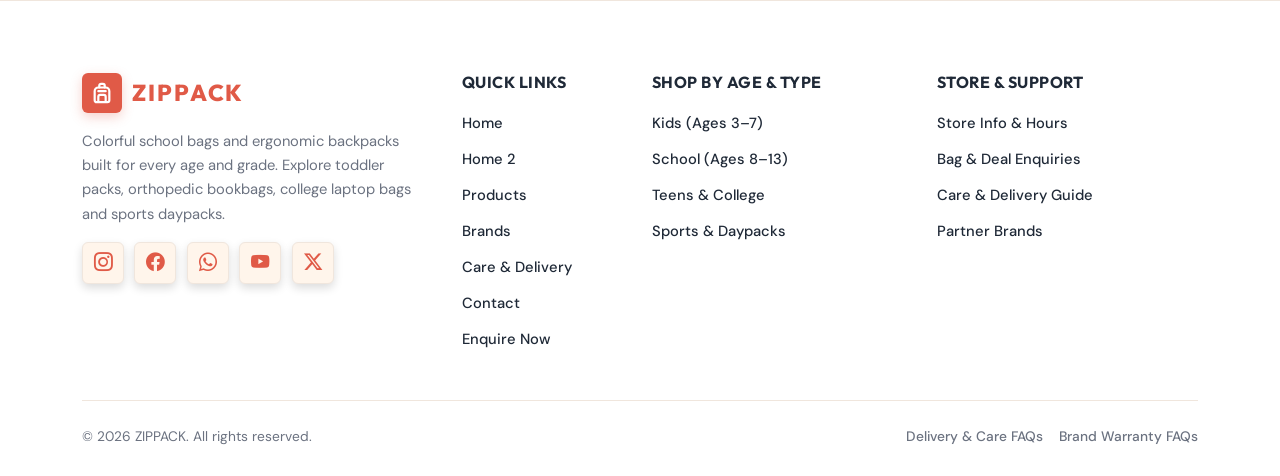
==== commit 5cba6ba1: "U" ====
--- a/index.html
+++ b/index.html
@@ -202,7 +202,7 @@
                 SHOP BY AGE &amp; TYPE <i class="bi bi-arrow-right"></i>
               </a>
               <a href="#quick-meal-picks" class="btn-brand-secondary">
-                VIEW BACK-TO-SCHOOL DEALS
+                BACK-TO-SCHOOL DEALS
               </a>
             </div>
 
--- a/assets/css/style.css
+++ b/assets/css/style.css
@@ -803,7 +803,6 @@
   overflow: hidden;
   display: flex;
   align-items: center;
-  min-height: 1010px;
 }
 
 @media (min-width: 576px) {
@@ -865,6 +864,7 @@
   border-radius: var(--radius-sm);
   margin-bottom: 1.25rem;
   box-shadow: var(--shadow-subtle);
+  max-width: 100%;
 }
 
 .hero-tagline-dot {
@@ -872,6 +872,7 @@
   height: 9px;
   border-radius: 50%;
   background-color: var(--mint-secondary);
+  flex-shrink: 0;
 }
 
 .hero-tagline-text {
@@ -881,6 +882,8 @@
   letter-spacing: 0.07em;
   text-transform: uppercase;
   color: var(--navy-primary);
+  white-space: normal;
+  line-height: 1.35;
 }
 
 .hero-title {
@@ -948,9 +951,9 @@
   position: relative;
   border-radius: var(--radius-lg);
   overflow: hidden;
-  border: 4px solid var(--surface-white);
+  border: 4px solid #FFFFFF;
   box-shadow: var(--shadow-hover);
-  background-color: var(--surface-white);
+  background-color: #FFFFFF !important;
   aspect-ratio: 4 / 3;
   display: flex;
   align-items: center;
@@ -1123,7 +1126,7 @@
   width: 100%;
   min-height: 0;
   overflow: hidden;
-  background-color: var(--surface-white);
+  background-color: #FFFFFF !important;
   aspect-ratio: 16 / 11;
   flex-shrink: 0;
   display: flex;
@@ -1261,7 +1264,7 @@
   position: relative;
   aspect-ratio: 4 / 3;
   overflow: hidden;
-  background-color: var(--surface-white);
+  background-color: #FFFFFF !important;
   flex-shrink: 0;
   display: flex;
   align-items: center;
@@ -1410,7 +1413,7 @@
   position: relative;
   aspect-ratio: 4 / 3;
   overflow: hidden;
-  background-color: var(--surface-white);
+  background-color: #FFFFFF !important;
   border-bottom: 1px solid var(--border-color);
   flex-shrink: 0;
   display: flex;
@@ -1625,7 +1628,7 @@
   margin-top: 1.35rem;
   border: 2px solid rgba(255, 255, 255, 0.4);
   aspect-ratio: 16 / 10;
-  background-color: var(--surface-white);
+  background-color: #FFFFFF !important;
   display: flex;
   align-items: center;
   justify-content: center;
@@ -1819,6 +1822,8 @@
   min-height: 290px;
   display: flex;
   align-items: center;
+  justify-content: center;
+  text-align: center;
   padding: 3rem 0;
   border-bottom: 3px solid var(--mint-secondary);
   position: relative;
@@ -1826,6 +1831,10 @@
 
 .page-hero-banner .container {
   width: 100%;
+  display: flex;
+  flex-direction: column;
+  align-items: center;
+  text-align: center;
 }
 
 .page-hero-banner .eyebrow-badge,
@@ -1840,6 +1849,12 @@
   box-shadow: 0 4px 12px rgba(0, 0, 0, 0.15) !important;
 }
 
+.page-hero-banner .eyebrow-badge {
+  align-self: center;
+  margin-left: auto;
+  margin-right: auto;
+}
+
 .page-hero-banner .eyebrow-badge i,
 .contact-info-card .eyebrow-badge i {
   color: #FFFFFF !important;
@@ -1851,19 +1866,35 @@
   font-size: clamp(1.65rem, 2.35vw, 2.2rem);
   line-height: 1.22;
   font-weight: 700;
+  text-align: center;
 }
 
 .page-hero-banner p {
   color: rgba(255, 255, 255, 0.9);
   max-width: 680px;
-  margin-bottom: 0;
+  margin-left: auto;
+  margin-right: auto;
+  margin-bottom: 1.35rem;
   font-size: clamp(0.95rem, 1.05vw, 1.05rem);
   line-height: 1.55;
+  text-align: center;
 }
 
 /* ==========================================================================
    13. PRODUCTS PAGE — CONTROLS, FILTERS & ENQUIRY CART DRAWER
    ========================================================================== */
+#inlineEnquirySummaryBar {
+  display: flex;
+  flex-wrap: wrap;
+  max-width: 760px;
+  margin-left: auto;
+  margin-right: auto;
+}
+
+#inlineEnquirySummaryBar[hidden] {
+  display: none !important;
+}
+
 .catalog-toolbar {
   background-color: var(--surface-white);
   border: 1px solid var(--border-color);
@@ -2399,16 +2430,22 @@
 }
 
 .contact-detail-icon {
-  width: 40px;
-  height: 40px;
+  width: 42px;
+  height: 42px;
   border-radius: var(--radius-sm);
-  background-color: rgba(255, 46, 99, 0.2);
-  color: var(--mint-secondary);
+  background-color: rgba(255, 255, 255, 0.24);
+  border: 1.5px solid #FFFFFF;
+  color: #FFFFFF !important;
   display: inline-flex;
   align-items: center;
   justify-content: center;
-  font-size: 1.15rem;
+  font-size: 1.2rem;
   flex-shrink: 0;
+  box-shadow: 0 4px 10px rgba(0, 0, 0, 0.14);
+}
+
+.contact-detail-icon i {
+  color: #FFFFFF !important;
 }
 
 /* Ensure buttons inside .contact-info-card never overflow at 368px or 1024px */
@@ -2451,8 +2488,8 @@
   width: 42px;
   height: 42px;
   border-radius: var(--radius-sm);
-  background-color: rgba(255, 255, 255, 0.12);
-  border: 1px solid rgba(255, 255, 255, 0.26);
+  background-color: rgba(255, 255, 255, 0.24);
+  border: 1.5px solid #FFFFFF;
   color: #FFFFFF !important;
   display: inline-flex;
   align-items: center;
@@ -2460,33 +2497,36 @@
   font-size: 1.15rem;
   transition: all var(--transition-fast);
   text-decoration: none;
+  box-shadow: 0 4px 10px rgba(0, 0, 0, 0.14);
 }
 
 .social-icon-link:hover,
 .social-icon-link:focus-visible {
-  background-color: var(--mint-secondary);
-  border-color: var(--mint-secondary);
-  color: #FFFFFF !important;
+  background-color: #FFFFFF;
+  border-color: #FFFFFF;
+  color: var(--navy-dark) !important;
   transform: translateY(-3px);
-  box-shadow: 0 8px 20px rgba(255, 46, 99, 0.35);
+  box-shadow: 0 8px 20px rgba(0, 0, 0, 0.22);
 }
 
 .contact-map-card {
   background-color: var(--surface-white);
   border: 1px solid var(--border-color);
   border-radius: var(--radius-lg);
+  padding: clamp(1.5rem, 3vw, 2.5rem);
   overflow: hidden;
   box-shadow: var(--shadow-subtle);
 }
 
 .contact-map-header {
-  padding: 1.5rem clamp(1.25rem, 3vw, 2.25rem);
+  padding: 0 0 1.75rem 0;
+  margin-bottom: 1.75rem;
   border-bottom: 1px solid var(--border-color);
   display: flex;
   flex-wrap: wrap;
   align-items: center;
   justify-content: space-between;
-  gap: 1rem;
+  gap: 1.25rem;
 }
 
 .contact-map-frame {
@@ -2494,6 +2534,9 @@
   width: 100%;
   height: 420px;
   background-color: var(--bg-soft-mint);
+  border-radius: var(--radius-md);
+  overflow: hidden;
+  border: 1px solid var(--border-color);
 }
 
 .contact-map-frame iframe {
@@ -2730,12 +2773,10 @@
 [data-theme="dark"] h4,
 [data-theme="dark"] h5,
 [data-theme="dark"] h6,
-[data-theme="dark"] a:not(.btn-brand-primary):not(.btn-brand-secondary):not(.btn-brand-mint):not(.btn-brand-outline-white):not(.btn-h2-primary):not(.btn-h2-secondary),
+[data-theme="dark"] a:not(.btn-brand-primary):not(.btn-brand-secondary):not(.btn-brand-mint):not(.btn-brand-outline-white):not(.btn-h2-primary):not(.btn-h2-secondary):not(.nav-link-item.active):not(.nav-link-item:hover),
 [data-theme="dark"] .brand-logo,
 [data-theme="dark"] .brand-logo-title,
 [data-theme="dark"] .nav-link-item,
-[data-theme="dark"] .nav-link-item:hover,
-[data-theme="dark"] .nav-link-item.active,
 [data-theme="dark"] .mobile-nav-links a,
 [data-theme="dark"] .hero-tagline-text,
 [data-theme="dark"] .hero-title,
@@ -2754,6 +2795,33 @@
   color: #FFFFFF;
 }
 
+[data-theme="dark"] .nav-link-item:hover,
+[data-theme="dark"] .nav-link-item.active {
+  color: var(--mint-secondary) !important;
+}
+
+[data-theme="dark"] .mobile-nav-links a:hover:not([href="enquire.html"]),
+[data-theme="dark"] .mobile-nav-links a.active:not([href="enquire.html"]) {
+  color: var(--mint-secondary) !important;
+  background-color: rgba(245, 158, 11, 0.14);
+  border-color: var(--mint-secondary);
+}
+
+[data-theme="dark"] .hero-image-frame,
+[data-theme="dark"] .quick-pick-media,
+[data-theme="dark"] .category-showcase-img,
+[data-theme="dark"] .product-card-media,
+[data-theme="dark"] .why-visual-img,
+[data-theme="dark"] .storage-visual-card,
+[data-theme="dark"] .quality-visual-frame,
+[data-theme="dark"] .h2-quick-card-media,
+[data-theme="dark"] .h2-signature-media,
+[data-theme="dark"] .h2-bento-media,
+[data-theme="dark"] .h2-bento-card-main,
+[data-theme="dark"] .h2-why-visual-card {
+  background-color: #FFFFFF !important;
+}
+
 [data-theme="dark"] [style*="color: var(--navy-primary)"] {
   color: #FFFFFF !important;
 }
@@ -2769,17 +2837,123 @@
 }
 
 [data-theme="dark"] .eyebrow-badge-mint {
-  background-color: rgba(245, 158, 11, 0.16);
-  color: var(--mint-secondary);
-  border-color: rgba(245, 158, 11, 0.45);
+  background-color: rgba(245, 158, 11, 0.22) !important;
+  color: #FDE68A !important;
+  border-color: var(--mint-secondary) !important;
+}
+
+[data-theme="dark"] .eyebrow-badge-mint i {
+  color: #FDE68A !important;
+}
+
+/* Equal button widths for any section CTA group with multiple buttons */
+.hero-cta-group,
+.h2-hero-cta-row,
+.h2-hero-cta-group,
+.final-cta-content > .d-flex,
+.h2-final-cta-section .d-flex,
+#inlineEnquirySummaryBar > div:last-child,
+[aria-labelledby="enquiry-callout-heading"] .col-lg-4 {
+  display: grid !important;
+  grid-template-columns: repeat(auto-fit, minmax(220px, 1fr));
+  gap: 1rem !important;
+  width: 100%;
+  max-width: 520px;
+}
+
+.h2-hero-cta-row,
+.h2-hero-cta-group,
+.h2-final-cta-section .d-flex {
+  margin-left: auto;
+  margin-right: auto;
+}
+
+.hero-cta-group > *,
+.h2-hero-cta-row > *,
+.h2-hero-cta-group > *,
+.final-cta-content > .d-flex > *,
+.h2-final-cta-section .d-flex > *,
+#inlineEnquirySummaryBar > div:last-child > *,
+[aria-labelledby="enquiry-callout-heading"] .col-lg-4 > * {
+  width: 100% !important;
+  justify-content: center;
+}
+
+@media (max-width: 575px) {
+  .hero-section {
+    min-height: auto !important;
+    padding: 2.25rem 0 !important;
+  }
+
+  .hero-tagline-bar {
+    max-width: 100% !important;
+    padding: 0.35rem 0.65rem !important;
+    margin-bottom: 1rem !important;
+  }
+
+  .hero-tagline-text {
+    font-size: 0.72rem !important;
+    letter-spacing: 0.04em !important;
+    line-height: 1.3 !important;
+    white-space: normal !important;
+  }
+
+  .hero-title {
+    font-size: clamp(1.65rem, 6.5vw, 2.1rem) !important;
+    line-height: 1.2 !important;
+    word-break: break-word !important;
+    overflow-wrap: break-word !important;
+  }
+
+  .hero-lead {
+    font-size: 0.94rem !important;
+    line-height: 1.5 !important;
+    margin-bottom: 1.25rem !important;
+  }
+
+  .hero-cta-group,
+  .h2-hero-cta-row,
+  .h2-hero-cta-group,
+  .final-cta-content > .d-flex,
+  .h2-final-cta-section .d-flex,
+  #inlineEnquirySummaryBar > div:last-child,
+  [aria-labelledby="enquiry-callout-heading"] .col-lg-4 {
+    display: flex !important;
+    flex-direction: column !important;
+    width: 100% !important;
+    max-width: 100% !important;
+    gap: 0.75rem !important;
+  }
+
+  .hero-cta-group > *,
+  .h2-hero-cta-row > *,
+  .h2-hero-cta-group > *,
+  .final-cta-content > .d-flex > *,
+  .h2-final-cta-section .d-flex > *,
+  #inlineEnquirySummaryBar > div:last-child > *,
+  [aria-labelledby="enquiry-callout-heading"] .col-lg-4 > * {
+    width: 100% !important;
+    max-width: 100% !important;
+    display: flex !important;
+    justify-content: center !important;
+    align-items: center !important;
+    text-align: center !important;
+    box-sizing: border-box !important;
+  }
+
+  .hero-trust-strip {
+    grid-template-columns: 1fr !important;
+    gap: 0.65rem !important;
+    padding-top: 1.25rem !important;
+  }
 }
 
 [data-theme="dark"] .why-feature-icon,
 [data-theme="dark"] .h2-why-icon-wrap,
 [data-theme="dark"] .hero-trust-icon {
-  background-color: rgba(224, 90, 71, 0.16);
-  color: var(--navy-primary);
-  border-color: rgba(224, 90, 71, 0.4);
+  background-color: var(--navy-primary) !important;
+  color: #FFFFFF !important;
+  border-color: var(--navy-primary);
 }
 
 [data-theme="dark"] .site-header,
@@ -3267,15 +3441,25 @@
 }
 
 [data-theme="dark"] .prep-temp-badge {
-  background-color: var(--navy-dark);
-  color: var(--lime-accent);
-  border-color: rgba(255, 90, 31, 0.4);
+  background-color: rgba(245, 158, 11, 0.22) !important;
+  color: #FDE68A !important;
+  border: 1px solid var(--mint-secondary) !important;
+  font-weight: 700 !important;
 }
 
 [data-theme="dark"] .prep-icon-box {
-  background-color: rgba(255, 90, 31, 0.18);
-  color: var(--lime-accent);
-  border-color: rgba(255, 90, 31, 0.45);
+  background-color: rgba(245, 158, 11, 0.2) !important;
+  color: #FDE68A !important;
+  border: 1px solid var(--mint-secondary) !important;
+}
+
+[data-theme="dark"] .prep-meta-tag {
+  color: #FDE68A !important;
+  border-top-color: rgba(255, 255, 255, 0.15) !important;
+}
+
+[data-theme="dark"] .prep-meta-tag i {
+  color: var(--mint-secondary) !important;
 }
 
 [data-theme="dark"] .quality-visual-frame {
